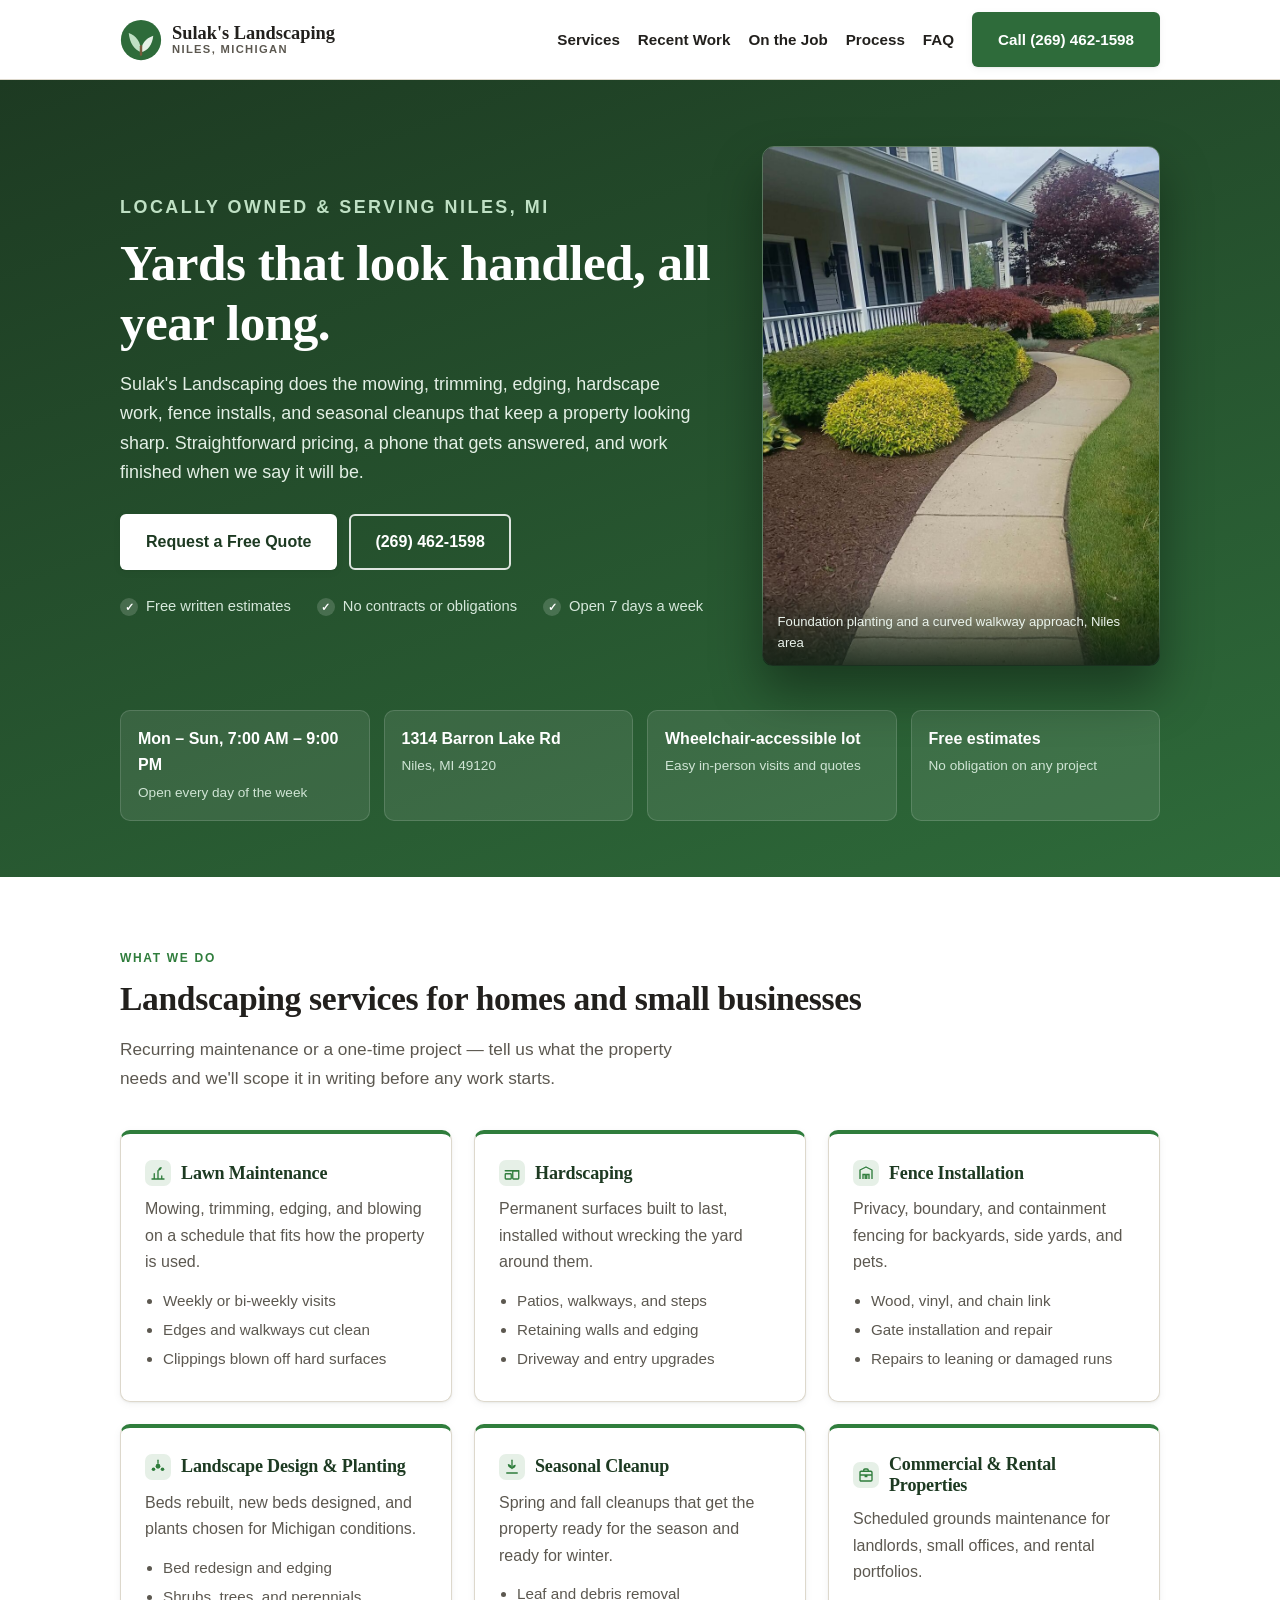
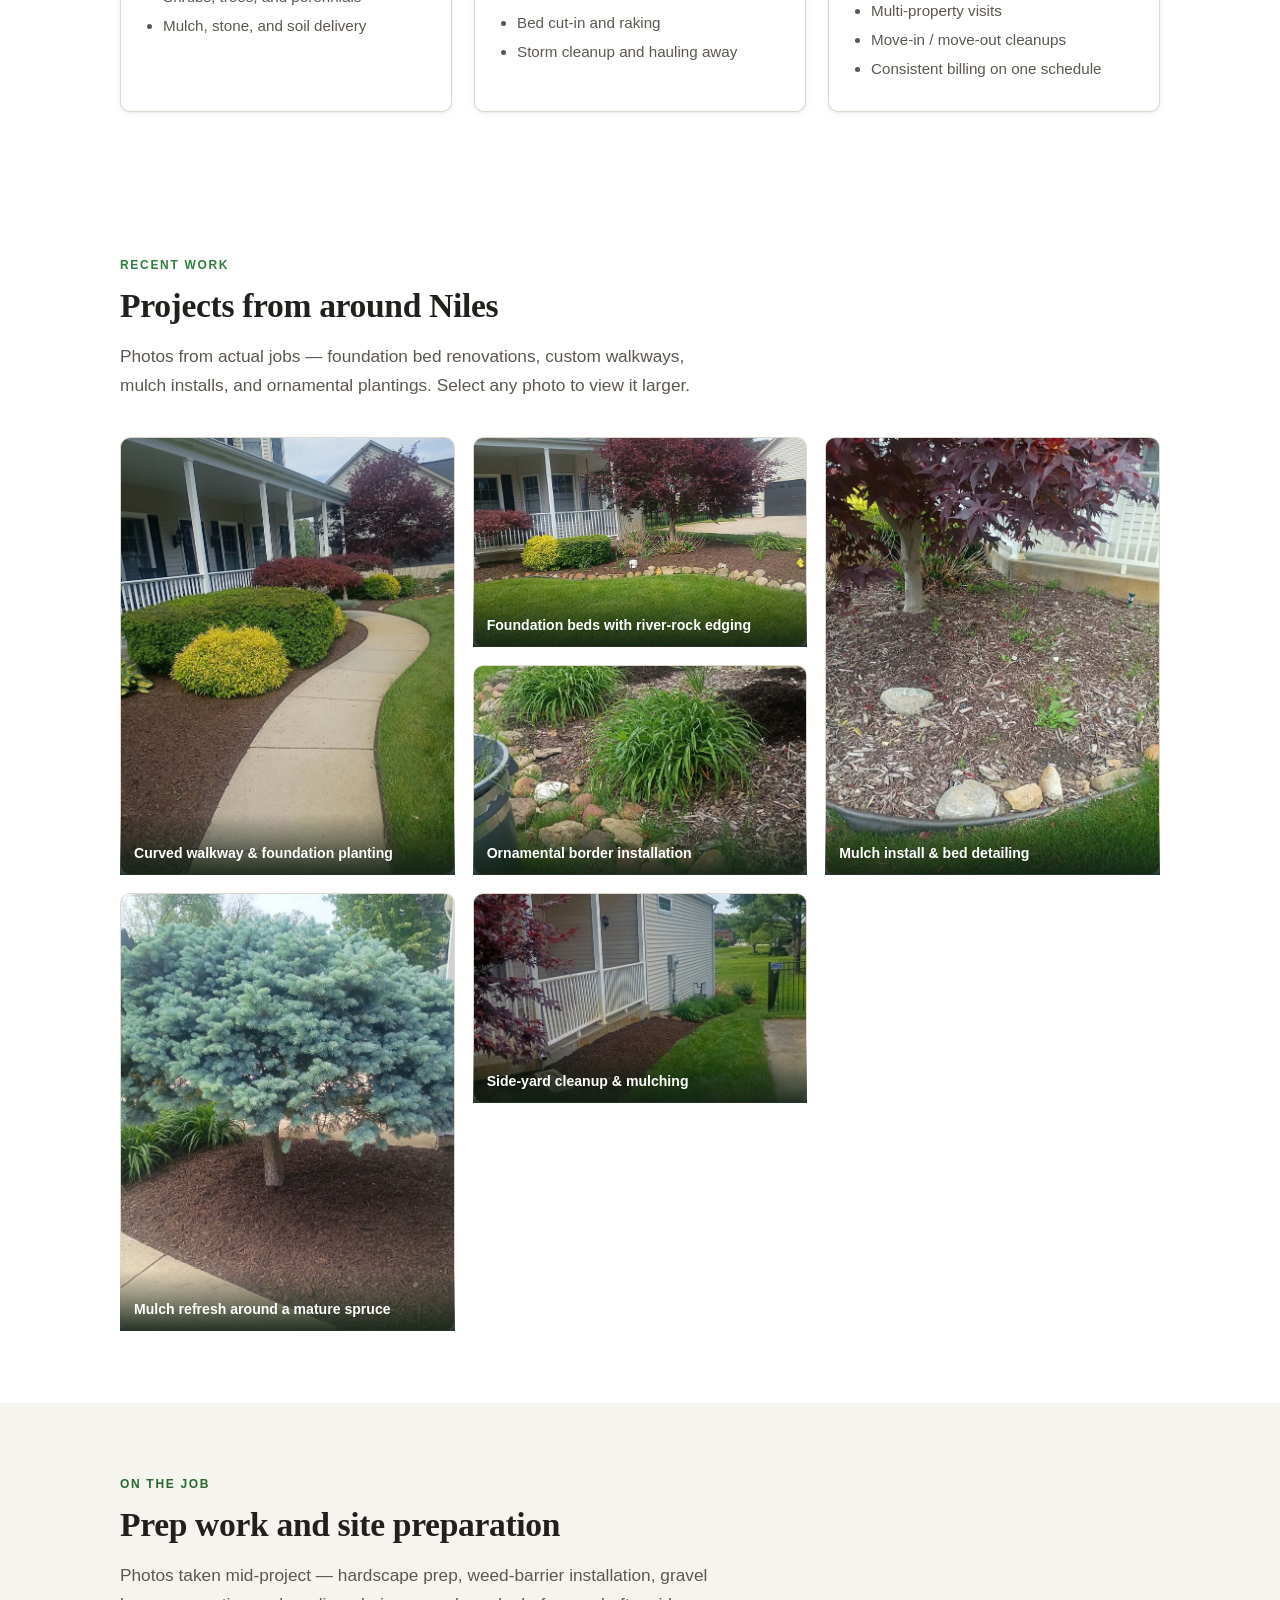
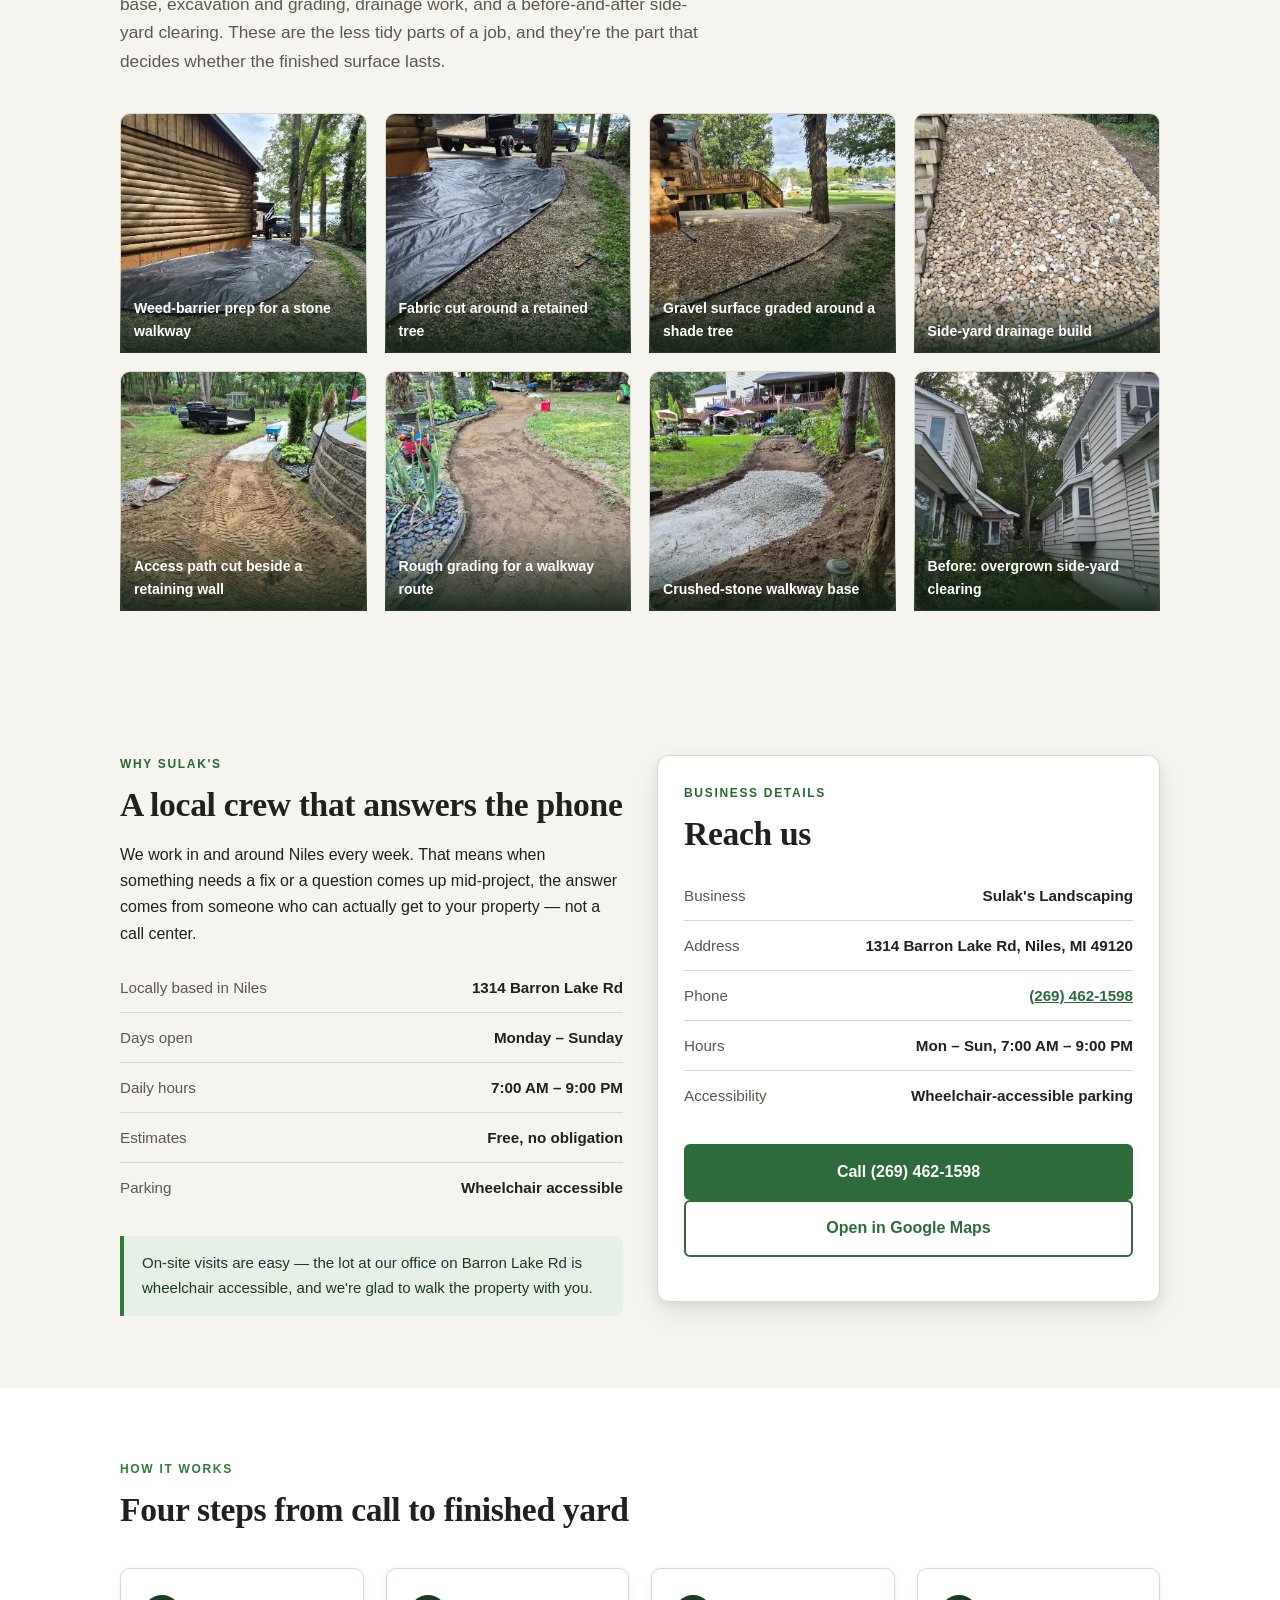
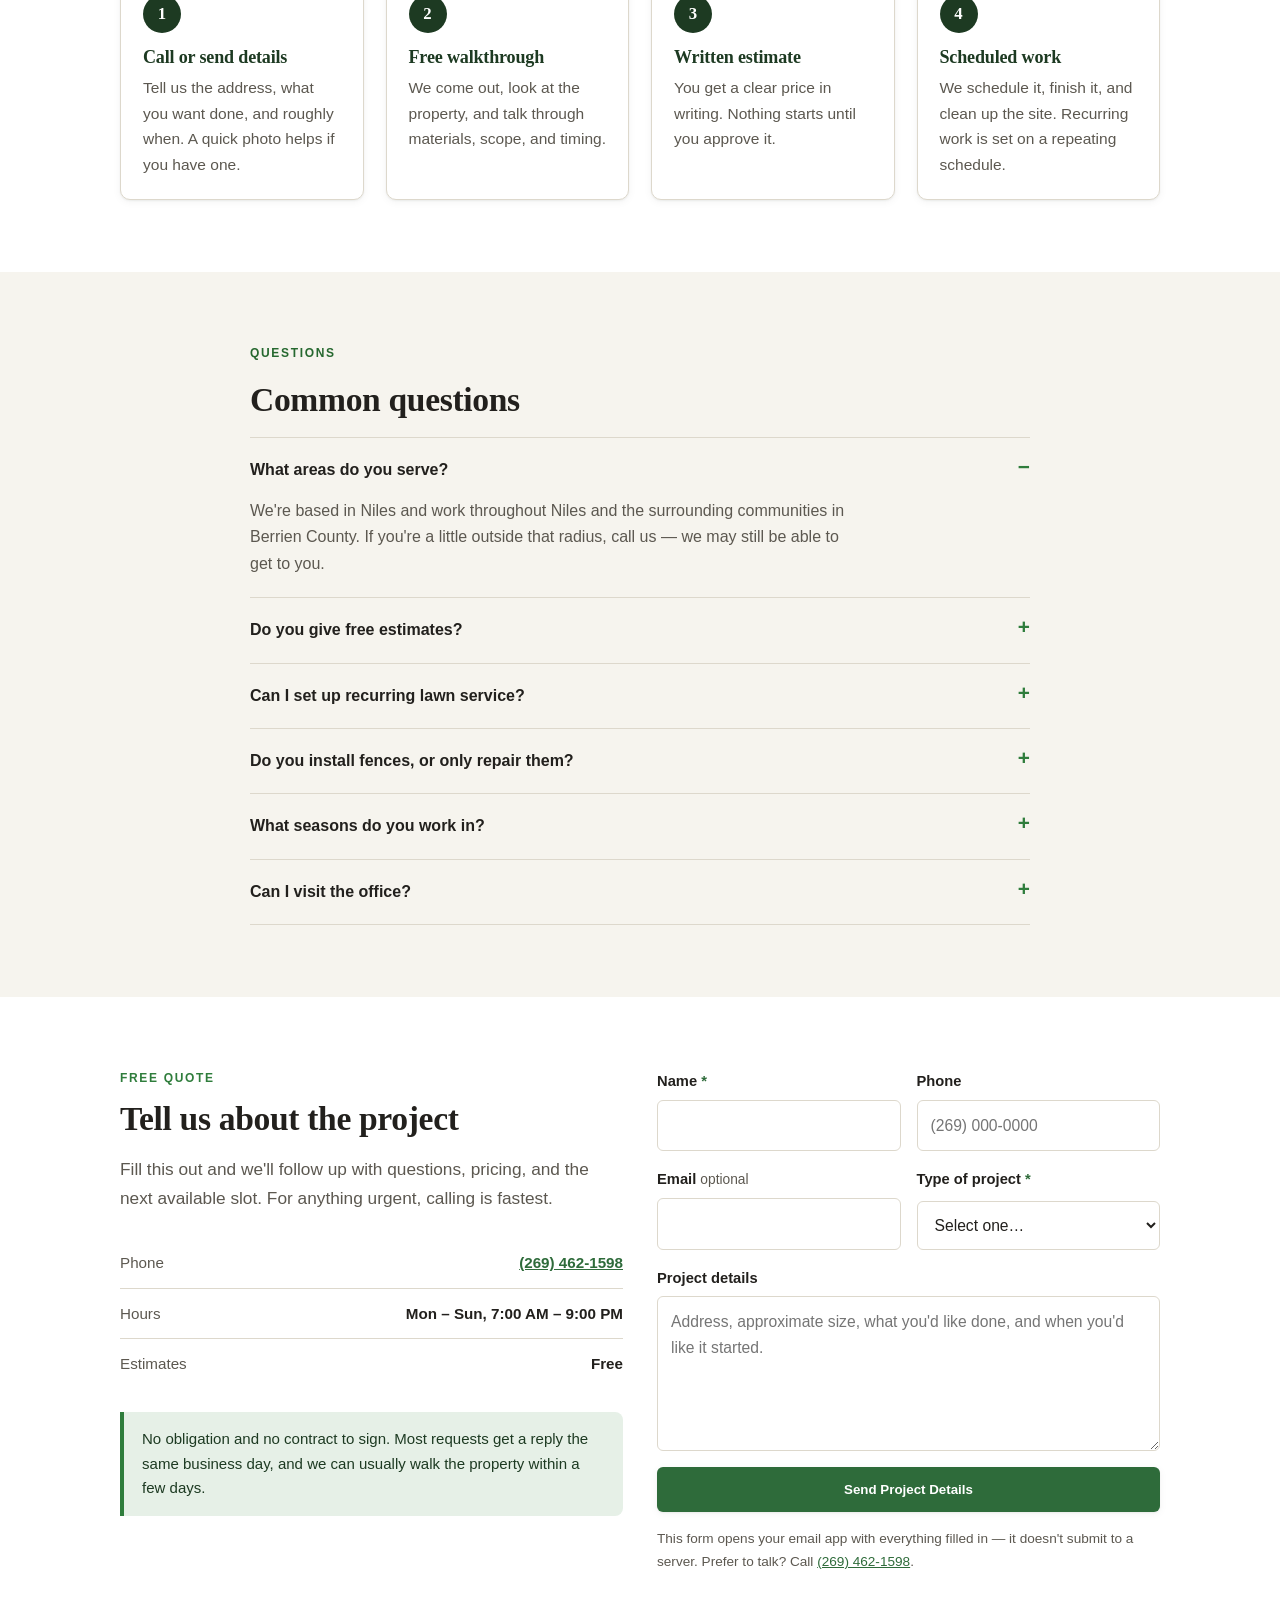
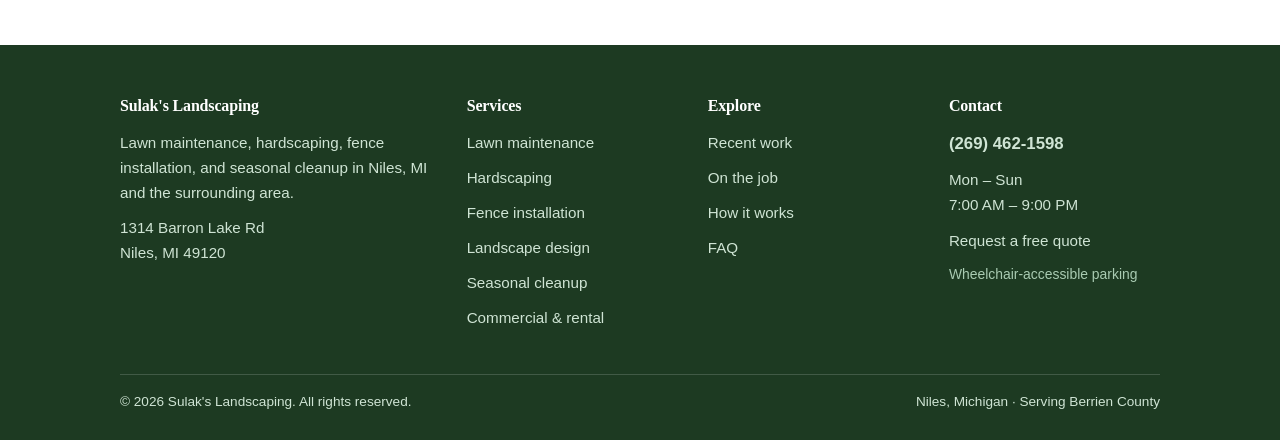
==== index.html @ db7faf6b "Professional pass: local-business SEO schema, OG tags, favicon, service icons, hero trust signals, n" ====
<!DOCTYPE html>
<html lang="en">
<head>
<meta charset="utf-8">
<meta name="viewport" content="width=device-width, initial-scale=1">
<title>Sulak's Landscaping | Lawn Care &amp; Hardscaping in Niles, MI</title>
<meta name="description" content="Sulak's Landscaping serves Niles, MI and the surrounding area with lawn maintenance, hardscaping, fence installation, and seasonal yard cleanup. Call (269) 462-1598 for a free quote.">
<meta name="theme-color" content="#1d3a22">
<link rel="canonical" href="https://lethalx12345.github.io/sulaks-landscaping/">

<meta property="og:type" content="website">
<meta property="og:title" content="Sulak's Landscaping | Lawn Care &amp; Hardscaping in Niles, MI">
<meta property="og:description" content="Lawn maintenance, hardscaping, fence installation, and seasonal cleanup in Niles, MI. Free estimates, open 7 days a week. Call (269) 462-1598.">
<meta property="og:image" content="https://lethalx12345.github.io/sulaks-landscaping/assets/hero.jpg">
<meta property="og:url" content="https://lethalx12345.github.io/sulaks-landscaping/">
<meta name="twitter:card" content="summary_large_image">

<link rel="icon" href="data:image/svg+xml,%3Csvg xmlns='http://www.w3.org/2000/svg' viewBox='0 0 48 48'%3E%3Ccircle cx='24' cy='24' r='24' fill='%232e6b3a'/%3E%3Cpath d='M24 38c0-9 5-16 14-19-1 10-6 17-14 19z' fill='%23e6f0e7'/%3E%3Cpath d='M24 38c0-11-5-19-14-22 1 11 6 19 14 22z' fill='%23bfe0c4'/%3E%3Crect x='22.6' y='30' width='2.8' height='12' rx='1.2' fill='%237a5c3e'/%3E%3C/svg%3E">
<link rel="apple-touch-icon" href="assets/hero.jpg">
<link rel="stylesheet" href="css/style.css">

<script type="application/ld+json">
{
  "@context": "https://schema.org",
  "@type": "LandscapingService",
  "name": "Sulak's Landscaping",
  "image": "https://lethalx12345.github.io/sulaks-landscaping/assets/hero.jpg",
  "url": "https://lethalx12345.github.io/sulaks-landscaping/",
  "telephone": "+1-269-462-1598",
  "priceRange": "Free estimates",
  "description": "Lawn maintenance, hardscaping, fence installation, landscape design and planting, and seasonal cleanup for homes and small businesses in Niles, MI and surrounding Berrien County communities.",
  "address": {
    "@type": "PostalAddress",
    "streetAddress": "1314 Barron Lake Rd",
    "addressLocality": "Niles",
    "addressRegion": "MI",
    "postalCode": "49120",
    "addressCountry": "US"
  },
  "openingHoursSpecification": [{
    "@type": "OpeningHoursSpecification",
    "dayOfWeek": ["Monday","Tuesday","Wednesday","Thursday","Friday","Saturday","Sunday"],
    "opens": "07:00",
    "closes": "21:00"
  }],
  "areaServed": [
    { "@type": "City", "name": "Niles" },
    { "@type": "AdministrativeArea", "name": "Berrien County, MI" }
  ],
  "hasOfferCatalog": {
    "@type": "OfferCatalog",
    "name": "Landscaping services",
    "itemListElement": [
      { "@type": "Offer", "itemOffered": { "@type": "Service", "name": "Lawn Maintenance" } },
      { "@type": "Offer", "itemOffered": { "@type": "Service", "name": "Hardscaping" } },
      { "@type": "Offer", "itemOffered": { "@type": "Service", "name": "Fence Installation" } },
      { "@type": "Offer", "itemOffered": { "@type": "Service", "name": "Landscape Design and Planting" } },
      { "@type": "Offer", "itemOffered": { "@type": "Service", "name": "Seasonal Cleanup" } },
      { "@type": "Offer", "itemOffered": { "@type": "Service", "name": "Commercial and Rental Property Maintenance" } }
    ]
  },
  "knowsAbout": ["Wheelchair accessible parking", "Free estimates", "Same-day contact"]
}
</script>
</head>
<body>

<a class="skip-link" href="#main">Skip to main content</a>

<header class="site-header">
  <div class="wrap header-inner">
    <a class="brand" href="#main">
      <svg width="42" height="42" viewBox="0 0 48 48" role="img" aria-label="Sulak's Landscaping logo">
        <circle cx="24" cy="24" r="23" fill="#2e6b3a"/>
        <path d="M24 38c0-9 5-16 14-19-1 10-6 17-14 19z" fill="#e6f0e7"/>
        <path d="M24 38c0-11-5-19-14-22 1 11 6 19 14 22z" fill="#bfe0c4"/>
        <rect x="22.6" y="30" width="2.8" height="12" rx="1.2" fill="#7a5c3e"/>
      </svg>
      <span class="brand-name">Sulak's Landscaping
        <span class="brand-sub">Niles, Michigan</span>
      </span>
    </a>
    <button class="nav-toggle" aria-expanded="false" aria-label="Open navigation">☰</button>
    <nav aria-label="Main navigation">
      <a href="#services">Services</a>
      <a href="#work">Recent Work</a>
      <a href="#on-the-job">On the Job</a>
      <a href="#process">Process</a>
      <a href="#faq">FAQ</a>
      <a class="btn btn-primary header-phone" href="tel:+12694621598">Call (269) 462-1598</a>
    </nav>
  </div>
</header>

<main id="main">

  <section class="hero">
    <div class="wrap hero-inner">
      <div class="hero-copy">
        <p class="eyebrow">Locally owned &amp; serving Niles, MI</p>
        <h1>Yards that look handled, all year long.</h1>
        <p>Sulak's Landscaping does the mowing, trimming, edging, hardscape work, fence installs, and
           seasonal cleanups that keep a property looking sharp. Straightforward pricing, a phone that
           gets answered, and work finished when we say it will be.</p>
        <div class="hero-actions">
          <a class="btn btn-primary" href="#quote">Request a Free Quote</a>
          <a class="btn btn-outline" href="tel:+12694621598">(269) 462-1598</a>
        </div>
        <ul class="hero-assurances">
          <li>Free written estimates</li>
          <li>No contracts or obligations</li>
          <li>Open 7 days a week</li>
        </ul>
      </div>
      <figure class="hero-media">
        <img src="assets/hero.jpg" width="900" height="1200"
             alt="A freshly mulched curved front-yard bed with layered evergreens, yellow-green shrubs, a burgundy Japanese maple, and a curved concrete walkway leading to a covered porch.">
        <figcaption>Foundation planting and a curved walkway approach, Niles area</figcaption>
      </figure>
    </div>
    <div class="wrap">
      <ul class="facts">
        <li class="fact"><strong>Mon – Sun, 7:00 AM – 9:00 PM</strong><span>Open every day of the week</span></li>
        <li class="fact"><strong>1314 Barron Lake Rd</strong><span>Niles, MI 49120</span></li>
        <li class="fact"><strong>Wheelchair-accessible lot</strong><span>Easy in-person visits and quotes</span></li>
        <li class="fact"><strong>Free estimates</strong><span>No obligation on any project</span></li>
      </ul>
    </div>
  </section>

  <section class="section" id="services">
    <div class="wrap">
      <p class="eyebrow">What we do</p>
      <h2>Landscaping services for homes and small businesses</h2>
      <p class="lede">Recurring maintenance or a one-time project — tell us what the property needs and
         we'll scope it in writing before any work starts.</p>

      <div class="grid services-grid" style="margin-top:38px;">
        <article class="card">
          <h3>
            <svg class="card-icon" viewBox="0 0 24 24" aria-hidden="true" focusable="false">
              <path d="M4 20h16M7 20v-7M12 20V9M17 20v-4" stroke="currentColor" stroke-width="1.8" stroke-linecap="round" fill="none"/>
              <path d="M12 9c0-3 2-5 5-5 0 3-2 5-5 5z" fill="currentColor"/>
            </svg>
            Lawn Maintenance
          </h3>
          <p>Mowing, trimming, edging, and blowing on a schedule that fits how the property is used.</p>
          <ul>
            <li>Weekly or bi-weekly visits</li>
            <li>Edges and walkways cut clean</li>
            <li>Clippings blown off hard surfaces</li>
          </ul>
        </article>

        <article class="card">
          <h3>
            <svg class="card-icon" viewBox="0 0 24 24" aria-hidden="true" focusable="false">
              <rect x="3" y="13" width="8" height="7" rx="1" fill="none" stroke="currentColor" stroke-width="1.8"/>
              <rect x="13" y="9" width="8" height="11" rx="1" fill="none" stroke="currentColor" stroke-width="1.8"/>
              <path d="M3 9h18" stroke="currentColor" stroke-width="1.8" stroke-linecap="round"/>
            </svg>
            Hardscaping
          </h3>
          <p>Permanent surfaces built to last, installed without wrecking the yard around them.</p>
          <ul>
            <li>Patios, walkways, and steps</li>
            <li>Retaining walls and edging</li>
            <li>Driveway and entry upgrades</li>
          </ul>
        </article>

        <article class="card">
          <h3>
            <svg class="card-icon" viewBox="0 0 24 24" aria-hidden="true" focusable="false">
              <path d="M4 20V8l8-4 8 4v12" fill="none" stroke="currentColor" stroke-width="1.8" stroke-linejoin="round"/>
              <path d="M8 20v-6h3v6M13 20v-6h3v6" fill="none" stroke="currentColor" stroke-width="1.8"/>
            </svg>
            Fence Installation
          </h3>
          <p>Privacy, boundary, and containment fencing for backyards, side yards, and pets.</p>
          <ul>
            <li>Wood, vinyl, and chain link</li>
            <li>Gate installation and repair</li>
            <li>Repairs to leaning or damaged runs</li>
          </ul>
        </article>

        <article class="card">
          <h3>
            <svg class="card-icon" viewBox="0 0 24 24" aria-hidden="true" focusable="false">
              <circle cx="12" cy="11" r="3.2" fill="currentColor"/>
              <circle cx="6" cy="15" r="2.4" fill="currentColor"/>
              <circle cx="18" cy="15" r="2.4" fill="currentColor"/>
              <path d="M12 7V3" stroke="currentColor" stroke-width="1.8" stroke-linecap="round"/>
            </svg>
            Landscape Design &amp; Planting
          </h3>
          <p>Beds rebuilt, new beds designed, and plants chosen for Michigan conditions.</p>
          <ul>
            <li>Bed redesign and edging</li>
            <li>Shrubs, trees, and perennials</li>
            <li>Mulch, stone, and soil delivery</li>
          </ul>
        </article>

        <article class="card">
          <h3>
            <svg class="card-icon" viewBox="0 0 24 24" aria-hidden="true" focusable="false">
              <path d="M12 3v11" stroke="currentColor" stroke-width="1.8" stroke-linecap="round"/>
              <path d="M12 14c0-3 2-5 5-5 0 3-2 5-5 5z" fill="currentColor"/>
              <path d="M12 14c0-3.5-2.2-5.8-5.6-6 .2 3.6 2.4 5.8 5.6 6z" fill="currentColor"/>
              <path d="M5 20h14" stroke="currentColor" stroke-width="1.8" stroke-linecap="round"/>
            </svg>
            Seasonal Cleanup
          </h3>
          <p>Spring and fall cleanups that get the property ready for the season and ready for winter.</p>
          <ul>
            <li>Leaf and debris removal</li>
            <li>Bed cut-in and raking</li>
            <li>Storm cleanup and hauling away</li>
          </ul>
        </article>

        <article class="card">
          <h3>
            <svg class="card-icon" viewBox="0 0 24 24" aria-hidden="true" focusable="false">
              <rect x="4" y="7" width="16" height="13" rx="1.5" fill="none" stroke="currentColor" stroke-width="1.8"/>
              <path d="M9 7V5.5A1.5 1.5 0 0 1 10.5 4h3A1.5 1.5 0 0 1 15 5.5V7M4 12h16M11 12v2h2v-2" fill="none" stroke="currentColor" stroke-width="1.8"/>
            </svg>
            Commercial &amp; Rental Properties
          </h3>
          <p>Scheduled grounds maintenance for landlords, small offices, and rental portfolios.</p>
          <ul>
            <li>Multi-property visits</li>
            <li>Move-in / move-out cleanups</li>
            <li>Consistent billing on one schedule</li>
          </ul>
        </article>
      </div>
    </div>
  </section>

  <section class="section work" id="work">
    <div class="wrap">
      <p class="eyebrow">Recent work</p>
      <h2>Projects from around Niles</h2>
      <p class="lede">Photos from actual jobs — foundation bed renovations, custom walkways, mulch
         installs, and ornamental plantings. Select any photo to view it larger.</p>

      <div class="gallery" style="margin-top:38px;">
        <figure class="shot shot-tall">
          <button class="shot-btn" data-full="assets/1000019244.jpg"
                  data-caption="Custom curved walkway and foundation planting — a sweeping concrete approach paired with a freshly mulched bed, brick edging, evergreen shrubs, and a burgundy Japanese maple.">
            <img src="assets/thumbs/1000019244.jpg" width="675" height="900" loading="lazy" decoding="async"
                 alt="Curved concrete walkway leading to a covered porch, bordered by a dark mulch bed with evergreen shrubs and Japanese maple.">
          </button>
          <figcaption>Curved walkway &amp; foundation planting</figcaption>
        </figure>

        <figure class="shot">
          <button class="shot-btn" data-full="assets/1000019241.jpg"
                  data-caption="Residential foundation planting and bed renovation — a curved bed with natural river-rock edging and layered maples, evergreen shrubs, and ornamental grasses.">
            <img src="assets/thumbs/1000019241.jpg" width="900" height="675" loading="lazy" decoding="async"
                 alt="Wide view of a curved mulched bed with river-rock edging, layered shrubs, and ornamental grasses beside a lawn.">
          </button>
          <figcaption>Foundation beds with river-rock edging</figcaption>
        </figure>

        <figure class="shot shot-tall">
          <button class="shot-btn" data-full="assets/1000019240.jpg"
                  data-caption="Mulch and bed detailing around a specimen Japanese maple, finished with a river-stone border and plastic edging for a crisp turf line.">
            <img src="assets/thumbs/1000019240.jpg" width="675" height="900" loading="lazy" decoding="async"
                 alt="Close view of a Japanese maple over wood mulch with a river-stone border along the lawn.">
          </button>
          <figcaption>Mulch install &amp; bed detailing</figcaption>
        </figure>

        <figure class="shot">
          <button class="shot-btn" data-full="assets/1000019242.jpg"
                  data-caption="Mid-installation on an ornamental border — grouped arching grasses, fresh mulch, and a natural stone edge along the lawn.">
            <img src="assets/thumbs/1000019242.jpg" width="675" height="900" loading="lazy" decoding="async"
                 alt="Work in progress: ornamental grasses planted in a curving bed with a stone border and mulch spread around them.">
          </button>
          <figcaption>Ornamental border installation</figcaption>
        </figure>

        <figure class="shot shot-tall">
          <button class="shot-btn" data-full="assets/1000019243.jpg"
                  data-caption="Bed refresh around a mature blue spruce — even shredded mulch installed through the root zone with a clean finished edge along the walkway.">
            <img src="assets/thumbs/1000019243.jpg" width="675" height="900" loading="lazy" decoding="async"
                 alt="A mature blue spruce over an even layer of dark mulch beside a concrete walkway.">
          </button>
          <figcaption>Mulch refresh around a mature spruce</figcaption>
        </figure>

        <figure class="shot">
          <button class="shot-btn" data-full="assets/1000019239.jpg"
                  data-caption="Side-yard cleanup with fresh hardwood mulch along the foundation, hosta plantings, and precise lawn edging at the bed line.">
            <img src="assets/thumbs/1000019239.jpg" width="675" height="900" loading="lazy" decoding="async"
                 alt="Side yard with fresh dark mulch along the house foundation, hostas near the meter, and a mowed lawn.">
          </button>
          <figcaption>Side-yard cleanup &amp; mulching</figcaption>
        </figure>
      </div>
    </div>
  </section>

  <section class="section work alt" id="on-the-job">
    <div class="wrap">
      <p class="eyebrow">On the job</p>
      <h2>Prep work and site preparation</h2>
      <p class="lede">Photos taken mid-project — hardscape prep, weed-barrier installation, gravel
         base, excavation and grading, drainage work, and a before-and-after side-yard clearing.
         These are the less tidy parts of a job, and they're the part that decides whether the
         finished surface lasts.</p>

      <div class="gallery gallery-prep" style="margin-top:38px;">
        <figure class="shot">
          <button class="shot-btn" data-full="assets/1000019247.jpg"
                  data-caption="Site prep along a lakeside log home — landscape fabric fitted and shaped around mature trees ahead of a crushed-stone walkway.">
            <img src="assets/thumbs/1000019247.jpg" width="900" height="675" loading="lazy" decoding="async"
                 alt="Black landscape fabric spread over graded soil beside a lakeside log building, shaped around mature trees.">
          </button>
          <figcaption>Weed-barrier prep for a stone walkway</figcaption>
        </figure>

        <figure class="shot">
          <button class="shot-btn" data-full="assets/1000019246.jpg"
                  data-caption="Weed-control fabric cut and fitted around a mature tree, with crushed aggregate staged for placement.">
            <img src="assets/thumbs/1000019246.jpg" width="675" height="900" loading="lazy" decoding="async"
                 alt="Black woven fabric fitted around a tree base with a dump trailer of crushed aggregate parked nearby.">
          </button>
          <figcaption>Fabric cut around a retained tree</figcaption>
        </figure>

        <figure class="shot">
          <button class="shot-btn" data-full="assets/1000019245.jpg"
                  data-caption="Pea-gravel surface placed and graded around a lakeside cabin, with a curved bed edge shaped around a kept shade tree.">
            <img src="assets/thumbs/1000019245.jpg" width="675" height="900" loading="lazy" decoding="async"
                 alt="Pea gravel spread around a lakeside log home with a curved edging line around a mature tree.">
          </button>
          <figcaption>Gravel surface graded around a shade tree</figcaption>
        </figure>

        <figure class="shot">
          <button class="shot-btn" data-full="assets/1000019248.jpg"
                  data-caption="Side-yard drainage build — a rounded-stone basin edged with flexible landscape strip and a new corrugated runoff pipe tied into the existing grade.">
            <img src="assets/thumbs/1000019248.jpg" width="675" height="900" loading="lazy" decoding="async"
                 alt="Rounded gravel bed with landscape edging and a green corrugated drainage pipe beside a concrete block retaining wall.">
          </button>
          <figcaption>Side-yard drainage build</figcaption>
        </figure>

        <figure class="shot">
          <button class="shot-btn" data-full="assets/1000019251.jpg"
                  data-caption="A new curved access path cut in beside a tiered stone retaining wall — excavation and grading down to a prepared base, with the wall and its rock planting bed already complete.">
            <img src="assets/thumbs/1000019251.jpg" width="675" height="900" loading="lazy" decoding="async"
                 alt="Curved path excavated beside a tiered stone retaining wall, with equipment and materials on site.">
          </button>
          <figcaption>Access path cut beside a retaining wall</figcaption>
        </figure>

        <figure class="shot">
          <button class="shot-btn" data-full="assets/1000019252.jpg"
                  data-caption="Rough grading for a walkway corridor between an established slope planting and the lawn, with the lawn edge cut back and shaped to the planned route.">
            <img src="assets/thumbs/1000019252.jpg" width="675" height="900" loading="lazy" decoding="async"
                 alt="Graded soil corridor curving between a planted slope and lawn, with wheelbarrows and equipment in the background.">
          </button>
          <figcaption>Rough grading for a walkway route</figcaption>
        </figure>

        <figure class="shot">
          <button class="shot-btn" data-full="assets/1000019253.jpg"
                  data-caption="Backyard walkway base — the route excavated through the garden and built up with crushed stone, with final grading and edging to follow.">
            <img src="assets/thumbs/1000019253.jpg" width="675" height="900" loading="lazy" decoding="async"
                 alt="A crushed stone base laid along an excavated route through a backyard garden beside a raised deck.">
          </button>
          <figcaption>Crushed-stone walkway base</figcaption>
        </figure>

        <figure class="shot">
          <button class="shot-btn" data-full="assets/unnamed.jpg"
                  data-caption="A before shot — an overgrown side yard between two homes with ivy, brush, and weeds along the foundation, cleared back to a passable lawn corridor before bed cleanup and mulching.">
            <img src="assets/thumbs/unnamed.jpg" width="675" height="900" loading="lazy" decoding="async"
                 alt="Narrow overgrown side yard between two houses with ivy and brush along the foundation and a mowed grass path through the center.">
          </button>
          <figcaption>Before: overgrown side-yard clearing</figcaption>
        </figure>
      </div>
    </div>
  </section>

  <section class="section alt" id="why">
    <div class="wrap split">
      <div>
        <p class="eyebrow">Why Sulak's</p>
        <h2>A local crew that answers the phone</h2>
        <p>We work in and around Niles every week. That means when something needs a fix or a question
           comes up mid-project, the answer comes from someone who can actually get to your property —
           not a call center.</p>
        <ul class="detail-list">
          <li><span>Locally based in Niles</span><span>1314 Barron Lake Rd</span></li>
          <li><span>Days open</span><span>Monday – Sunday</span></li>
          <li><span>Daily hours</span><span>7:00 AM – 9:00 PM</span></li>
          <li><span>Estimates</span><span>Free, no obligation</span></li>
          <li><span>Parking</span><span>Wheelchair accessible</span></li>
        </ul>
        <p class="note">On-site visits are easy — the lot at our office on
           Barron Lake Rd is wheelchair accessible, and we're glad to walk the property with you.</p>
      </div>
      <div class="contact-card">
        <p class="eyebrow">Business details</p>
        <h2>Reach us</h2>
        <ul class="detail-list">
          <li><span>Business</span><span>Sulak's Landscaping</span></li>
          <li><span>Address</span><span>1314 Barron Lake Rd, Niles, MI 49120</span></li>
          <li><span>Phone</span><span><a href="tel:+12694621598">(269) 462-1598</a></span></li>
          <li><span>Hours</span><span>Mon – Sun, 7:00 AM – 9:00 PM</span></li>
          <li><span>Accessibility</span><span>Wheelchair-accessible parking</span></li>
        </ul>
        <p class="contact-actions">
          <a class="btn btn-primary btn-block" href="tel:+12694621598">Call (269) 462-1598</a>
        </p>
        <p>
          <a class="btn btn-outline btn-block" target="_blank" rel="noopener"
             href="https://www.google.com/maps/search/?api=1&amp;query=1314+Barron+Lake+Rd%2C+Niles%2C+MI+49120">Open in Google Maps</a>
        </p>
      </div>
    </div>
  </section>

  <section class="section" id="process">
    <div class="wrap">
      <p class="eyebrow">How it works</p>
      <h2>Four steps from call to finished yard</h2>
      <ol class="steps">
        <li class="step">
          <span class="step-num" aria-hidden="true">1</span>
          <h3>Call or send details</h3>
          <p>Tell us the address, what you want done, and roughly when. A quick photo helps if you have one.</p>
        </li>
        <li class="step">
          <span class="step-num" aria-hidden="true">2</span>
          <h3>Free walkthrough</h3>
          <p>We come out, look at the property, and talk through materials, scope, and timing.</p>
        </li>
        <li class="step">
          <span class="step-num" aria-hidden="true">3</span>
          <h3>Written estimate</h3>
          <p>You get a clear price in writing. Nothing starts until you approve it.</p>
        </li>
        <li class="step">
          <span class="step-num" aria-hidden="true">4</span>
          <h3>Scheduled work</h3>
          <p>We schedule it, finish it, and clean up the site. Recurring work is set on a repeating schedule.</p>
        </li>
      </ol>
    </div>
  </section>

  <section class="section alt faq" id="faq">
    <div class="wrap faq-wrap">
      <p class="eyebrow">Questions</p>
      <h2>Common questions</h2>

      <details open>
        <summary>What areas do you serve?</summary>
        <p>We're based in Niles and work throughout Niles and the surrounding communities in Berrien
           County. If you're a little outside that radius, call us — we may still be able to get to you.</p>
      </details>

      <details>
        <summary>Do you give free estimates?</summary>
        <p>Yes. Estimates are free and there's no obligation. For larger hardscaping or fence projects
           we walk the property first so the number you get is accurate.</p>
      </details>

      <details>
        <summary>Can I set up recurring lawn service?</summary>
        <p>That's the most common setup. We can set a weekly, bi-weekly, or per-visit schedule and keep
           it consistent, with a standing appointment for your address.</p>
      </details>

      <details>
        <summary>Do you install fences, or only repair them?</summary>
        <p>Both. We install new wood, vinyl, and chain link fencing along with gates, and we repair
           leaning, damaged, or broken runs on existing fences.</p>
      </details>

      <details>
        <summary>What seasons do you work in?</summary>
        <p>We're open Monday through Sunday, 7:00 AM to 9:00 PM. Spring and fall cleanup demand picks
           up around Michigan's shoulder seasons, so booking a little early is smart.</p>
      </details>

      <details>
        <summary>Can I visit the office?</summary>
        <p>Yes — we're at 1314 Barron Lake Rd, Niles, MI 49120 with wheelchair-accessible parking.
           You're welcome to stop by and talk through a project in person.</p>
      </details>
    </div>
  </section>

  <section class="section" id="quote">
    <div class="wrap split">
      <div>
        <p class="eyebrow">Free quote</p>
        <h2>Tell us about the project</h2>
        <p class="lede">Fill this out and we'll follow up with questions, pricing, and the next available
           slot. For anything urgent, calling is fastest.</p>
        <ul class="detail-list" style="margin-top:26px;">
          <li><span>Phone</span><span><a href="tel:+12694621598">(269) 462-1598</a></span></li>
          <li><span>Hours</span><span>Mon – Sun, 7:00 AM – 9:00 PM</span></li>
          <li><span>Estimates</span><span>Free</span></li>
        </ul>
        <p class="note">No obligation and no contract to sign. Most requests get a reply the same
           business day, and we can usually walk the property within a few days.</p>
      </div>

      <div>
        <form class="quote" id="quote-form" novalidate>
          <div class="two">
            <div class="field">
              <label for="f-name">Name <span class="req" aria-hidden="true">*</span></label>
              <input id="f-name" name="name" type="text" autocomplete="name" required>
            </div>
            <div class="field">
              <label for="f-phone">Phone</label>
              <input id="f-phone" name="phone" type="tel" autocomplete="tel" placeholder="(269) 000-0000">
            </div>
          </div>
          <div class="two">
            <div class="field">
              <label for="f-email">Email <span class="opt">optional</span></label>
              <input id="f-email" name="email" type="email" autocomplete="email">
            </div>
            <div class="field">
              <label for="f-service">Type of project <span class="req" aria-hidden="true">*</span></label>
              <select id="f-service" name="service" required>
                <option value="">Select one…</option>
                <option>Lawn maintenance (recurring)</option>
                <option>Lawn maintenance (one-time)</option>
                <option>Hardscaping / patio / walkway</option>
                <option>Fence installation or repair</option>
                <option>Landscape design &amp; planting</option>
                <option>Seasonal cleanup</option>
                <option>Commercial / rental property</option>
                <option>Something else</option>
              </select>
            </div>
          </div>
          <div class="field">
            <label for="f-msg">Project details</label>
            <textarea id="f-msg" name="message" rows="5" placeholder="Address, approximate size, what you'd like done, and when you'd like it started."></textarea>
          </div>
          <button class="btn btn-primary btn-block" type="submit">Send Project Details</button>
          <p class="form-status" id="form-status" role="status" aria-live="polite"></p>
          <p class="form-note">This form opens your email app with everything filled in — it doesn't
             submit to a server. Prefer to talk? Call <a href="tel:+12694621598">(269) 462-1598</a>.</p>
        </form>
      </div>
    </div>
  </section>

</main>

<footer class="site-footer">
  <div class="wrap">
    <div class="footer-grid">
      <div>
        <h3>Sulak's Landscaping</h3>
        <p>Lawn maintenance, hardscaping, fence installation, and seasonal cleanup in Niles, MI and
           the surrounding area.</p>
        <p class="footer-address">1314 Barron Lake Rd<br>Niles, MI 49120</p>
      </div>
      <div>
        <h3>Services</h3>
        <p><a href="#services">Lawn maintenance</a></p>
        <p><a href="#services">Hardscaping</a></p>
        <p><a href="#services">Fence installation</a></p>
        <p><a href="#services">Landscape design</a></p>
        <p><a href="#services">Seasonal cleanup</a></p>
        <p><a href="#services">Commercial &amp; rental</a></p>
      </div>
      <div>
        <h3>Explore</h3>
        <p><a href="#work">Recent work</a></p>
        <p><a href="#on-the-job">On the job</a></p>
        <p><a href="#process">How it works</a></p>
        <p><a href="#faq">FAQ</a></p>
      </div>
      <div>
        <h3>Contact</h3>
        <p><a class="footer-phone" href="tel:+12694621598">(269) 462-1598</a></p>
        <p>Mon – Sun<br>7:00 AM – 9:00 PM</p>
        <p><a href="#quote">Request a free quote</a></p>
        <p class="footer-access">Wheelchair-accessible parking</p>
      </div>
    </div>
    <div class="footer-bottom">
      <span>&copy; <span id="year">2026</span> Sulak's Landscaping. All rights reserved.</span>
      <span>Niles, Michigan &middot; Serving Berrien County</span>
    </div>
  </div>
</footer>

<div class="lightbox" id="lightbox" role="dialog" aria-modal="true" aria-label="Project photo" hidden>
  <button class="lb-close" id="lb-close" aria-label="Close photo">&times;</button>
  <div class="lb-controls" role="group" aria-label="Photo navigation">
    <button class="lb-nav lb-prev" id="lb-prev" aria-label="Previous photo">&#8249;</button>
    <button class="lb-nav lb-next" id="lb-next" aria-label="Next photo">&#8250;</button>
  </div>
  <figure class="lb-figure">
    <img id="lb-img" src="" alt="">
    <figcaption id="lb-caption"></figcaption>
    <p class="lb-counter" id="lb-counter" aria-live="polite"></p>
  </figure>
</div>

<script src="js/main.js"></script>
<script>document.getElementById("year").textContent = new Date().getFullYear();</script>
</body>
</html>
---- css/style.css ----
:root {
  --green-900: #1d3a22;
  --green-800: #234c2b;
  --green-700: #2e6b3a;
  --green-600: #2f7d3c;
  --green-100: #e6f0e7;
  --sand: #f6f4ee;
  --sand-deep: #efece3;
  --brown: #7a5c3e;
  --ink: #22201d;
  --muted: #5c5850;
  --line: #ddd8cc;
  --white: #fff;
  --max: 1080px;
  --shadow-sm: 0 1px 2px rgba(29, 34, 27, 0.06), 0 2px 8px rgba(29, 34, 27, 0.05);
  --shadow-md: 0 4px 12px rgba(29, 34, 27, 0.08), 0 12px 28px rgba(29, 34, 27, 0.07);
}

* { box-sizing: border-box; }

html {
  scroll-behavior: smooth;
  -webkit-text-size-adjust: 100%;
}

body {
  margin: 0;
  font-family: "Segoe UI", Roboto, Helvetica, Arial, sans-serif;
  color: var(--ink);
  background: var(--white);
  line-height: 1.65;
  text-rendering: optimizeLegibility;
  -webkit-font-smoothing: antialiased;
}

h1, h2, h3 { font-family: Georgia, "Times New Roman", serif; line-height: 1.18; margin: 0 0 0.5em; letter-spacing: -0.01em; }
h1 { font-size: clamp(2rem, 5vw, 3.2rem); }
h2 { font-size: clamp(1.5rem, 3.4vw, 2.1rem); }
h3 { font-size: 1.13rem; }
p { margin: 0 0 1em; }

a { color: var(--green-700); }

:focus-visible { outline: 3px solid var(--green-600); outline-offset: 2px; }

.skip-link {
  position: absolute; left: 12px; top: -60px; z-index: 200;
  background: var(--green-900); color: var(--white);
  padding: 12px 18px; border-radius: 0 0 6px 6px;
  font-weight: 700; text-decoration: none;
  transition: top 0.15s;
}
.skip-link:focus { top: 0; }

.wrap { max-width: var(--max); margin: 0 auto; padding: 0 20px; }
.section { padding: 72px 0; scroll-margin-top: 86px; }
/* On the sand background the accent needs to be darker to clear 4.5:1. */
.section.alt .eyebrow { color: #26682f; }

.section.alt { background: var(--sand); }
.eyebrow {
  text-transform: uppercase;
  letter-spacing: 0.14em;
  font-size: 0.75rem;
  font-weight: 700;
  color: var(--green-600);
  margin-bottom: 10px;
}
.lede { font-size: 1.08rem; color: var(--muted); max-width: 62ch; }

/* Header */
.site-header {
  position: sticky; top: 0; z-index: 50;
  background: rgba(255, 255, 255, 0.92);
  backdrop-filter: saturate(140%) blur(10px);
  border-bottom: 1px solid var(--line);
}
.header-inner {
  display: flex; align-items: center; justify-content: space-between;
  gap: 16px; padding-top: 12px; padding-bottom: 12px;
}
.brand { display: flex; align-items: center; gap: 10px; text-decoration: none; color: var(--ink); }
.brand svg { flex: 0 0 auto; }
.brand-name { font-family: Georgia, serif; font-size: 1.15rem; font-weight: 700; line-height: 1.1; }
.brand-sub { display: block; font-family: "Segoe UI", sans-serif; font-size: 0.7rem; letter-spacing: 0.12em; text-transform: uppercase; color: var(--muted); font-weight: 600; }

nav { display: flex; align-items: center; gap: 18px; }
nav a {
  position: relative;
  text-decoration: none; color: var(--ink); font-size: 0.95rem; font-weight: 600;
  padding: 4px 0;
}
nav a:not(.btn)::after {
  content: ""; position: absolute; left: 0; right: 100%; bottom: 0; height: 2px;
  background: var(--green-600); transition: right 0.18s ease;
}
nav a:not(.btn):hover { color: var(--green-700); }
nav a:not(.btn):hover::after, nav a:not(.btn):focus-visible::after { right: 0; }

.btn {
  display: inline-block; padding: 13px 24px; border-radius: 6px;
  text-decoration: none; font-weight: 700; border: 2px solid transparent;
  text-align: center; cursor: pointer;
  transition: background 0.15s, color 0.15s, border-color 0.15s, transform 0.12s, box-shadow 0.15s;
}
.btn-primary { background: var(--green-700); color: var(--white); box-shadow: var(--shadow-sm); }
.btn-primary:hover { background: var(--green-900); box-shadow: var(--shadow-md); transform: translateY(-1px); }
.btn-primary:active { transform: translateY(0); }
.btn-outline { border-color: var(--green-700); color: var(--green-700); background: var(--white); }
.btn-outline:hover { background: var(--green-100); border-color: var(--green-900); }
.btn-block { display: block; width: 100%; text-align: center; }

.nav-toggle {
  display: none; background: none; border: 1px solid var(--line);
  border-radius: 6px; padding: 0; font-size: 1.1rem; cursor: pointer;
  width: 46px; height: 46px; line-height: 1; color: var(--ink);
}
.nav-toggle:hover { border-color: var(--green-600); }

@media (max-width: 860px) {
  .nav-toggle { display: block; }
  nav {
    display: none; position: absolute; top: 100%; left: 0; right: 0;
    background: var(--white); border-bottom: 1px solid var(--line);
    box-shadow: 0 12px 24px rgba(0, 0, 0, 0.14);
    flex-direction: column; align-items: stretch; padding: 6px 20px 12px; gap: 0;
  }
  nav.open { display: flex; }
  nav a:not(.btn) { padding: 11px 0; border-bottom: 1px solid var(--line); }
  nav a:not(.btn):last-of-type { border-bottom: 0; }
  nav a:not(.btn)::after { display: none; }
  .header-phone .btn { margin-top: 10px; padding: 12px 16px; font-size: 0.95rem; }
}

/* Hero */
.hero { background: linear-gradient(160deg, var(--green-900), var(--green-700)); color: var(--white); padding: 66px 0 56px; }
.hero-inner { display: grid; gap: 44px; grid-template-columns: 1.2fr 0.8fr; align-items: center; }
@media (max-width: 900px) { .hero-inner { grid-template-columns: 1fr; gap: 32px; } }

.hero-media { margin: 0; position: relative; }
.hero-media img {
  display: block; width: 100%; height: auto; max-height: 520px; object-fit: cover;
  border-radius: 12px; border: 1px solid rgba(255, 255, 255, 0.25);
  box-shadow: 0 26px 50px rgba(0, 0, 0, 0.38);
}
.hero-media figcaption {
  position: absolute; left: 0; right: 0; bottom: 0;
  padding: 30px 16px 12px;
  font-size: 0.82rem; color: #eaf4ec;
  background: linear-gradient(to top, rgba(14, 32, 18, 0.85), rgba(14, 32, 18, 0));
  border-radius: 0 0 11px 11px;
}
@media (max-width: 900px) { .hero-media img { max-height: 400px; } }

.hero h1 { color: var(--white); margin-bottom: 16px; }
.hero .eyebrow { color: #bfe0c4; }
.hero p { color: #e3efe5; font-size: 1.12rem; max-width: 58ch; }
.hero-actions { display: flex; flex-wrap: wrap; gap: 12px; margin-top: 26px; }
.hero .btn-primary { background: var(--white); color: var(--green-900); }
.hero .btn-primary:hover { background: var(--green-100); }
.hero .btn-outline { border-color: rgba(255, 255, 255, 0.85); color: var(--white); background: transparent; }
.hero .btn-outline:hover { background: rgba(255, 255, 255, 0.14); border-color: var(--white); color: var(--white); }

.hero-assurances {
  list-style: none; display: flex; flex-wrap: wrap; gap: 10px 26px;
  margin: 24px 0 0; padding: 0; font-size: 0.92rem; color: #d6e8db;
}
.hero-assurances li { display: flex; align-items: center; gap: 8px; }
.hero-assurances li::before {
  content: "✓"; display: inline-grid; place-items: center;
  width: 18px; height: 18px; border-radius: 50%;
  background: rgba(255, 255, 255, 0.16); color: var(--white);
  font-size: 0.7rem; font-weight: 700; flex: 0 0 auto;
}

.facts {
  display: grid; gap: 14px; margin: 44px 0 0; padding: 0;
  grid-template-columns: repeat(auto-fit, minmax(190px, 1fr));
}
.fact {
  list-style: none;
  background: rgba(255, 255, 255, 0.09);
  border: 1px solid rgba(255, 255, 255, 0.14);
  border-radius: 10px; padding: 15px 17px;
}
.fact strong { display: block; font-size: 1rem; }
.fact span { font-size: 0.85rem; color: #cfe4d4; }

/* Cards */
.grid { display: grid; gap: 22px; grid-template-columns: repeat(auto-fit, minmax(280px, 1fr)); }
.services-grid { grid-template-columns: repeat(3, 1fr); }
@media (max-width: 960px) { .services-grid { grid-template-columns: repeat(2, 1fr); } }
@media (max-width: 620px) { .services-grid { grid-template-columns: 1fr; } }

.card {
  background: var(--white); border: 1px solid var(--line); border-radius: 10px;
  padding: 26px 24px; border-top: 4px solid var(--green-600);
  box-shadow: var(--shadow-sm);
  transition: box-shadow 0.18s, transform 0.18s, border-color 0.18s;
}
.card:hover { box-shadow: var(--shadow-md); transform: translateY(-2px); border-top-color: var(--green-700); }
.card h3 {
  color: var(--green-900);
  display: flex; align-items: center; gap: 10px;
  margin-bottom: 0.55em;
}
.card-icon {
  width: 26px; height: 26px; flex: 0 0 auto;
  color: var(--green-600);
  background: var(--green-100);
  border-radius: 7px; padding: 4px;
}
.card p { color: var(--muted); margin: 0; }
.card ul { margin: 12px 0 0; padding-left: 18px; color: var(--muted); font-size: 0.95rem; }
.card li { margin-bottom: 4px; }

/* Steps */
.steps { list-style: none; display: grid; gap: 22px; grid-template-columns: repeat(4, 1fr); margin: 38px 0 0; padding: 0; }
@media (max-width: 960px) { .steps { grid-template-columns: repeat(2, 1fr); } }
@media (max-width: 560px) { .steps { grid-template-columns: 1fr; } }
.step {
  position: relative; background: var(--white);
  border: 1px solid var(--line); border-radius: 10px; padding: 26px 22px 22px;
  box-shadow: var(--shadow-sm);
}
.step-num {
  position: relative;
  display: grid; place-items: center;
  width: 38px; height: 38px; border-radius: 50%;
  background: var(--green-900); color: var(--white);
  font-family: Georgia, serif; font-size: 1.05rem; font-weight: 700;
  margin-bottom: 14px;
  box-shadow: 0 0 0 4px var(--white);
}
.step h3 { color: var(--green-900); margin-bottom: 0.4em; }
.step p { color: var(--muted); margin: 0; font-size: 0.97rem; }

/* Split */
.split { display: grid; gap: 34px; grid-template-columns: 1fr 1fr; align-items: start; }
@media (max-width: 800px) { .split { grid-template-columns: 1fr; } }

.contact-card {
  background: var(--white); border: 1px solid var(--line); border-radius: 12px;
  padding: 28px 26px; box-shadow: var(--shadow-md);
}

.detail-list { list-style: none; margin: 0; padding: 0; }
.detail-list li {
  display: flex; justify-content: space-between; gap: 16px;
  padding: 12px 0; border-bottom: 1px solid var(--line); font-size: 0.95rem;
}
.detail-list li span:first-child { color: var(--muted); }
.detail-list li span:last-child { font-weight: 600; text-align: right; }
.detail-list li:last-child { border-bottom: 0; }
@media (max-width: 480px) {
  .detail-list li { flex-direction: column; gap: 2px; }
  .detail-list li span:last-child { text-align: left; }
}

.note {
  background: var(--green-100); border-left: 4px solid var(--green-600);
  padding: 15px 18px; border-radius: 0 8px 8px 0; font-size: 0.94rem;
  color: var(--green-900); margin: 24px 0 0;
}
.contact-actions { margin: 24px 0 0; }

/* Form */
form.quote { display: grid; gap: 16px; }
.field { display: grid; gap: 6px; }
.field label { font-weight: 600; font-size: 0.92rem; }
.req { color: var(--green-700); }
.opt { color: var(--muted); font-weight: 400; font-size: 0.86rem; }
.field input, .field select, .field textarea {
  padding: 12px 13px; border: 1px solid var(--line); border-radius: 6px;
  font: inherit; font-size: 0.98rem; background: var(--white); color: var(--ink);
  width: 100%;
}
.field input:hover, .field select:hover, .field textarea:hover { border-color: #c6c0b0; }
.field input:focus, .field select:focus, .field textarea:focus {
  outline: 2px solid var(--green-600); outline-offset: 1px; border-color: var(--green-600);
}
.field input:user-invalid, .field select:user-invalid, .field textarea:user-invalid { border-color: #b4705f; }
.two { display: grid; gap: 16px; grid-template-columns: 1fr 1fr; }
@media (max-width: 560px) { .two { grid-template-columns: 1fr; } }

.form-status { padding: 12px 16px; border-radius: 6px; font-size: 0.94rem; display: none; }
.form-status.ok { display: block; background: var(--green-100); color: var(--green-900); border: 1px solid var(--green-600); }
.form-status.err { display: block; background: #fbeaea; color: #8a1f1f; border: 1px solid #d98b8b; }
.form-note { font-size: 0.85rem; color: var(--muted); margin: 0; }

/* FAQ */
.faq-wrap { max-width: 820px; }
.faq details { border-bottom: 1px solid var(--line); padding: 4px 0; }
.faq details:first-of-type { border-top: 1px solid var(--line); }
.faq summary {
  cursor: pointer; font-weight: 600; padding: 15px 0; list-style: none;
  display: flex; justify-content: space-between; gap: 12px;
}
.faq summary::-webkit-details-marker { display: none; }
.faq summary::after { content: "+"; color: var(--green-600); font-size: 1.3rem; line-height: 1; flex: 0 0 auto; }
.faq details[open] summary::after { content: "\2212"; }
.faq p { color: var(--muted); margin: 0 0 16px; max-width: 68ch; }

/* Gallery */
.gallery {
  display: grid; gap: 18px;
  grid-template-columns: repeat(3, 1fr);
  grid-auto-rows: 210px;
}
@media (max-width: 900px) { .gallery { grid-template-columns: repeat(2, 1fr); grid-auto-rows: 190px; } }
@media (max-width: 560px) { .gallery { grid-template-columns: 1fr; grid-auto-rows: 230px; } }

.shot { margin: 0; position: relative; }
.shot-tall { grid-row: span 2; }

.shot-btn {
  display: block; width: 100%; height: 100%; padding: 0; cursor: zoom-in;
  border: 1px solid var(--line); border-radius: 10px; overflow: hidden;
  background: var(--sand-deep); position: relative;
}
.shot-btn::after {
  content: ""; position: absolute; inset: 0;
  background: rgba(29, 58, 34, 0); transition: background 0.18s;
}
.shot-btn:hover::after, .shot-btn:focus-visible::after { background: rgba(29, 58, 34, 0.3); }
.shot-btn:focus-visible { outline: 3px solid var(--green-600); outline-offset: 2px; }
.shot-btn img {
  width: 100%; height: 100%; object-fit: cover; display: block;
  transition: transform 0.28s ease;
}
.shot-btn:hover img { transform: scale(1.04); }

.shot figcaption {
  position: absolute; left: 0; right: 0; bottom: 0; z-index: 2;
  padding: 28px 14px 10px;
  font-size: 0.88rem; font-weight: 600; color: var(--white);
  background: linear-gradient(to top, rgba(16, 32, 19, 0.9), rgba(16, 32, 19, 0));
  pointer-events: none;
}

/* Prep gallery: flat rows (every shot is mid-project), column count chosen so
   the 8 tiles fill complete rows instead of leaving an orphan */
.gallery-prep { grid-auto-rows: 240px; grid-template-columns: repeat(4, 1fr); }
.gallery-prep .shot-tall { grid-row: span 1; }
@media (max-width: 1024px) { .gallery-prep { grid-template-columns: repeat(2, 1fr); } }
@media (max-width: 560px) { .gallery-prep { grid-template-columns: 1fr; grid-auto-rows: 250px; } }

/* Lightbox */
.lightbox {
  position: fixed; inset: 0; z-index: 100;
  background: rgba(10, 17, 12, 0.92);
  display: flex; align-items: center; justify-content: center;
  padding: 24px;
}
.lightbox[hidden] { display: none; }
@media (max-width: 640px) {
  /* Order the photo first, then caption, then the arrows — nothing sits on the image. */
  .lightbox { flex-direction: column; gap: 16px; padding: 18px 16px 24px; }
  .lb-figure { max-width: 100%; order: 1; }
  .lb-figure img { max-height: 60vh; }
  .lb-controls { width: 100%; order: 2; }
  .lb-close { z-index: 2; }
}
.lb-figure { margin: 0; max-width: min(1000px, 88vw); max-height: 92vh; text-align: center; }
.lb-figure img {
  max-width: 100%; max-height: 80vh; width: auto; height: auto;
  border-radius: 8px; box-shadow: 0 20px 60px rgba(0, 0, 0, 0.6);
}
.lb-figure figcaption { color: #e3efe5; font-size: 0.95rem; margin-top: 14px; max-width: 68ch; margin-left: auto; margin-right: auto; }
.lb-counter {
  color: #a9cbb2; font-size: 0.82rem; margin: 10px 0 0;
  letter-spacing: 0.03em;
}
.lb-close {
  position: absolute; top: 18px; right: 20px;
  width: 46px; height: 46px; border-radius: 50%;
  background: rgba(255, 255, 255, 0.14); color: var(--white);
  border: 1px solid rgba(255, 255, 255, 0.3); font-size: 1.7rem; line-height: 1; cursor: pointer;
}
.lb-close:hover { background: rgba(255, 255, 255, 0.26); }
.lb-controls {
  display: flex; gap: 14px; justify-content: center; align-items: center;
}
.lb-nav {
  width: 48px; height: 48px; border-radius: 50%;
  background: rgba(255, 255, 255, 0.14); color: var(--white);
  border: 1px solid rgba(255, 255, 255, 0.3);
  font-size: 1.9rem; line-height: 1; cursor: pointer; flex: 0 0 auto;
}
.lb-nav:hover { background: rgba(255, 255, 255, 0.26); }
@media (min-width: 641px) {
  .lb-controls {
    position: absolute; inset: 0; pointer-events: none;
    justify-content: space-between; align-items: center;
    padding: 0 18px;
  }
  .lb-nav {
    pointer-events: auto; position: static;
    width: 48px; height: 48px; font-size: 1.9rem;
  }
}

/* While a photo is open, the overlay owns the viewport. */
body.lb-open .site-header { visibility: hidden; }
body.lb-open .lightbox { background: rgba(8, 14, 10, 0.97); }

/* Footer */
.site-footer { background: var(--green-900); color: #cfe4d4; padding: 52px 0 26px; font-size: 0.95rem; }
.site-footer h3 { color: var(--white); font-size: 1rem; margin-bottom: 0.85em; }
.footer-grid { display: grid; gap: 30px; grid-template-columns: 1.5fr 1fr 1fr 1fr; }
@media (max-width: 860px) { .footer-grid { grid-template-columns: 1fr 1fr; } }
@media (max-width: 520px) { .footer-grid { grid-template-columns: 1fr; } }
.site-footer a { color: #cfe4d4; text-decoration: none; }
.site-footer a:hover { color: var(--white); text-decoration: underline; }
.site-footer p { margin: 0 0 10px; }
.footer-address { margin-top: 14px; }
.footer-phone { font-weight: 700; font-size: 1.05rem; }
.footer-access { color: #a9cbb2; font-size: 0.87rem; margin-top: 12px; }
.footer-bottom {
  border-top: 1px solid rgba(255, 255, 255, 0.16); margin-top: 34px; padding-top: 16px;
  font-size: 0.85rem; display: flex; flex-wrap: wrap; gap: 10px; justify-content: space-between;
}

@media (prefers-reduced-motion: reduce) {
  html { scroll-behavior: auto; }
  *, *::before, *::after { animation-duration: 0.01ms !important; transition-duration: 0.01ms !important; }
}
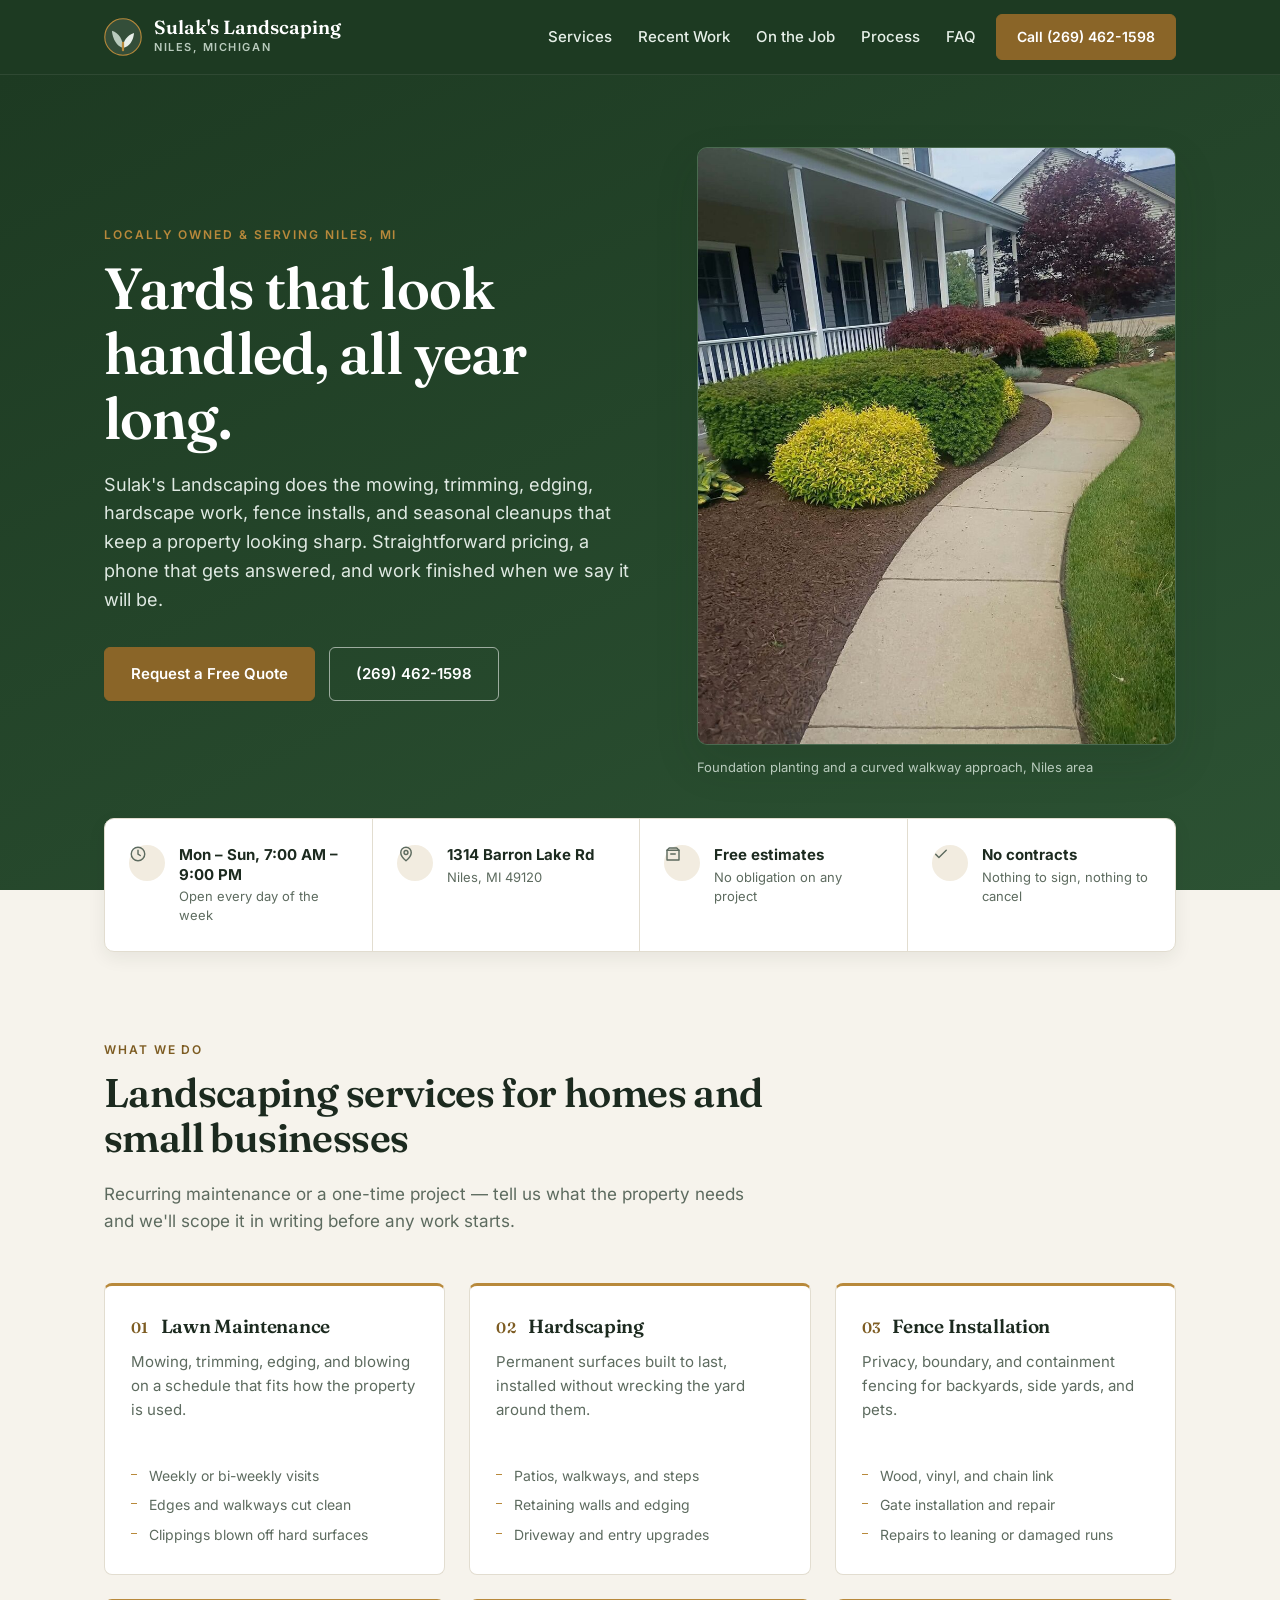
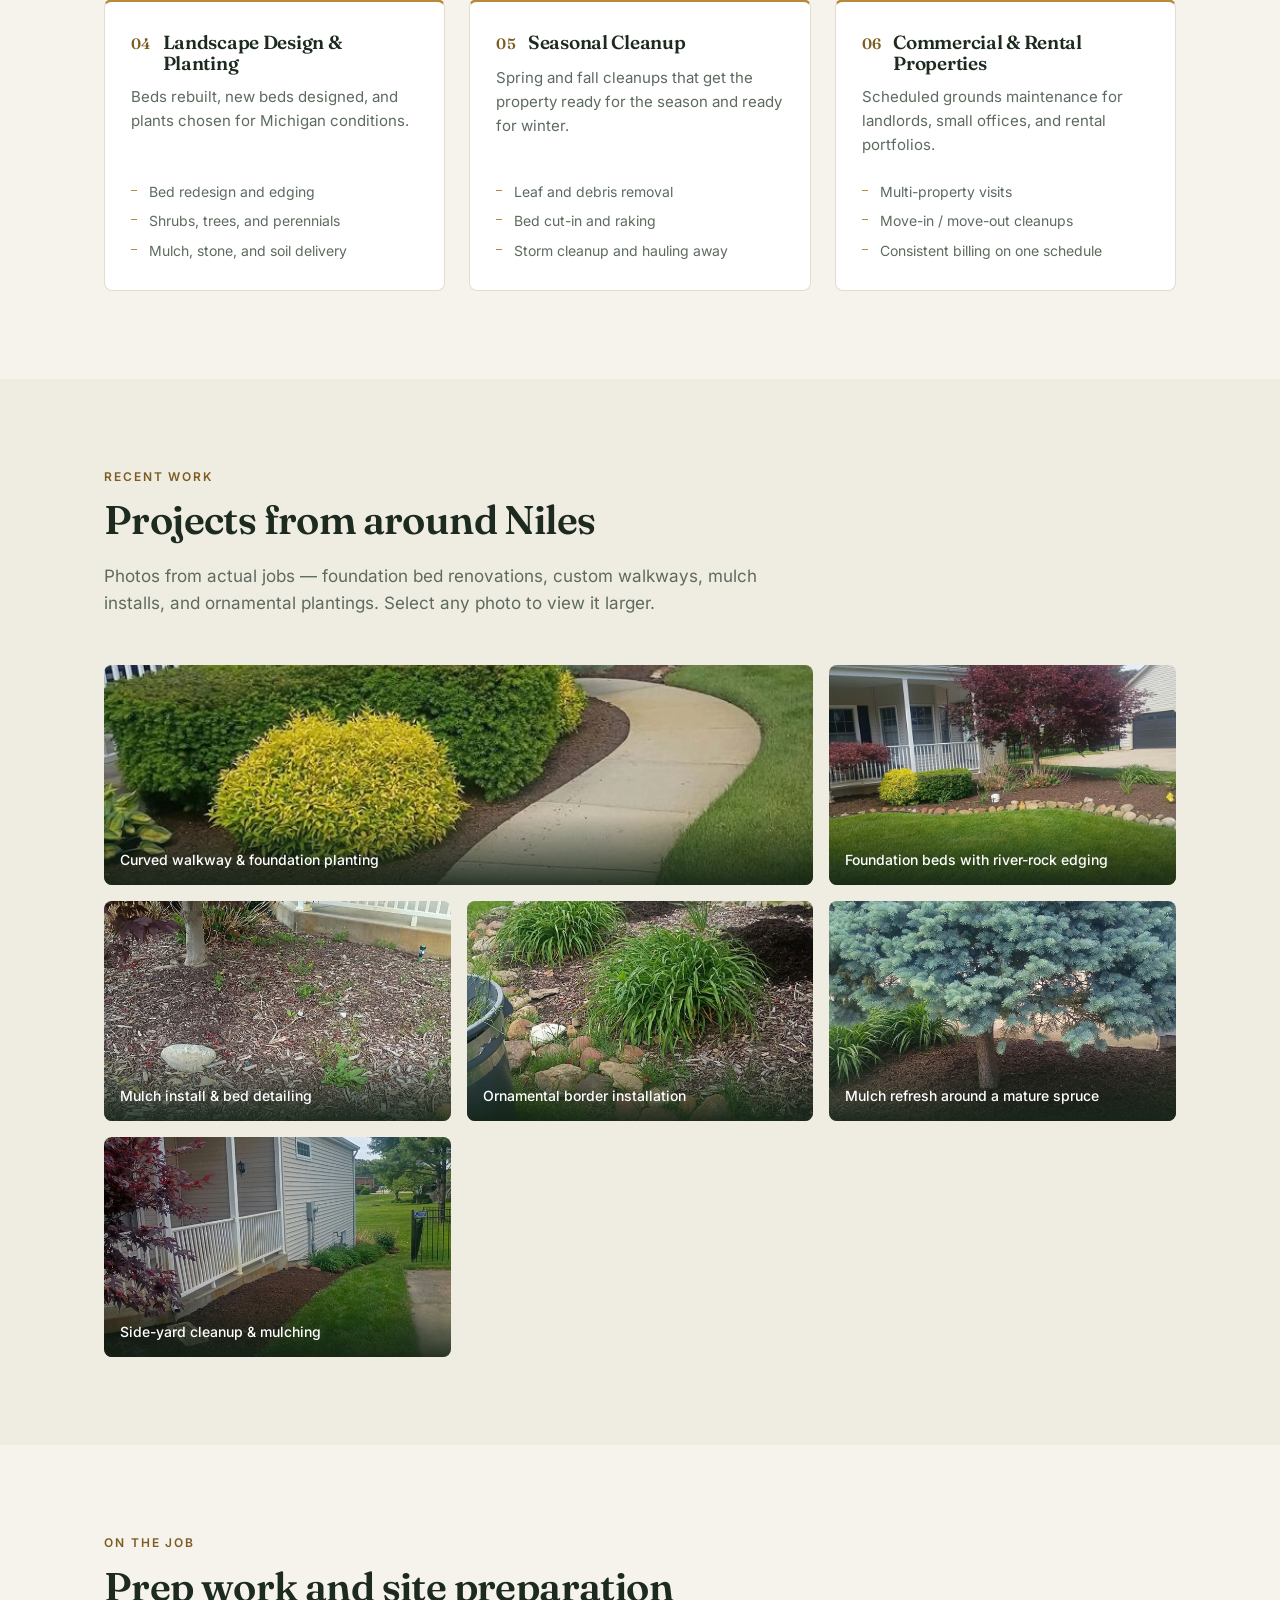
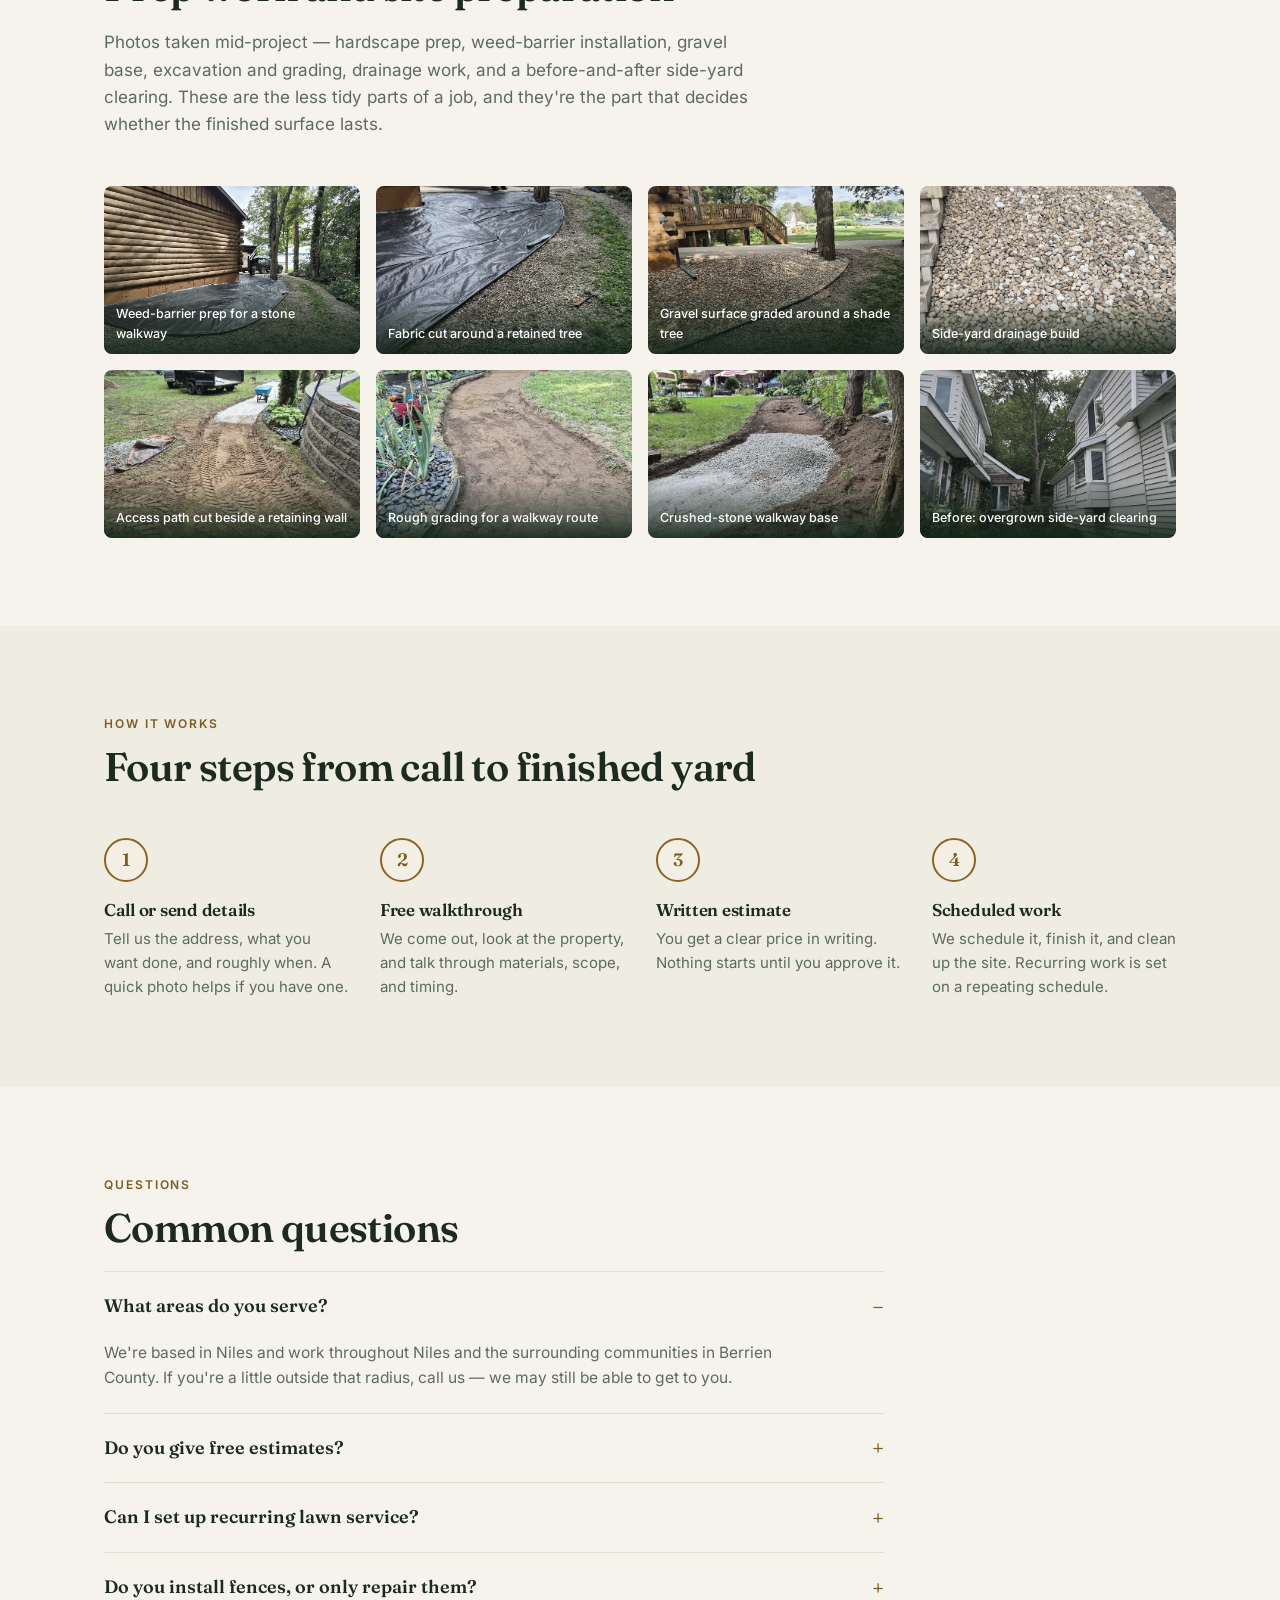
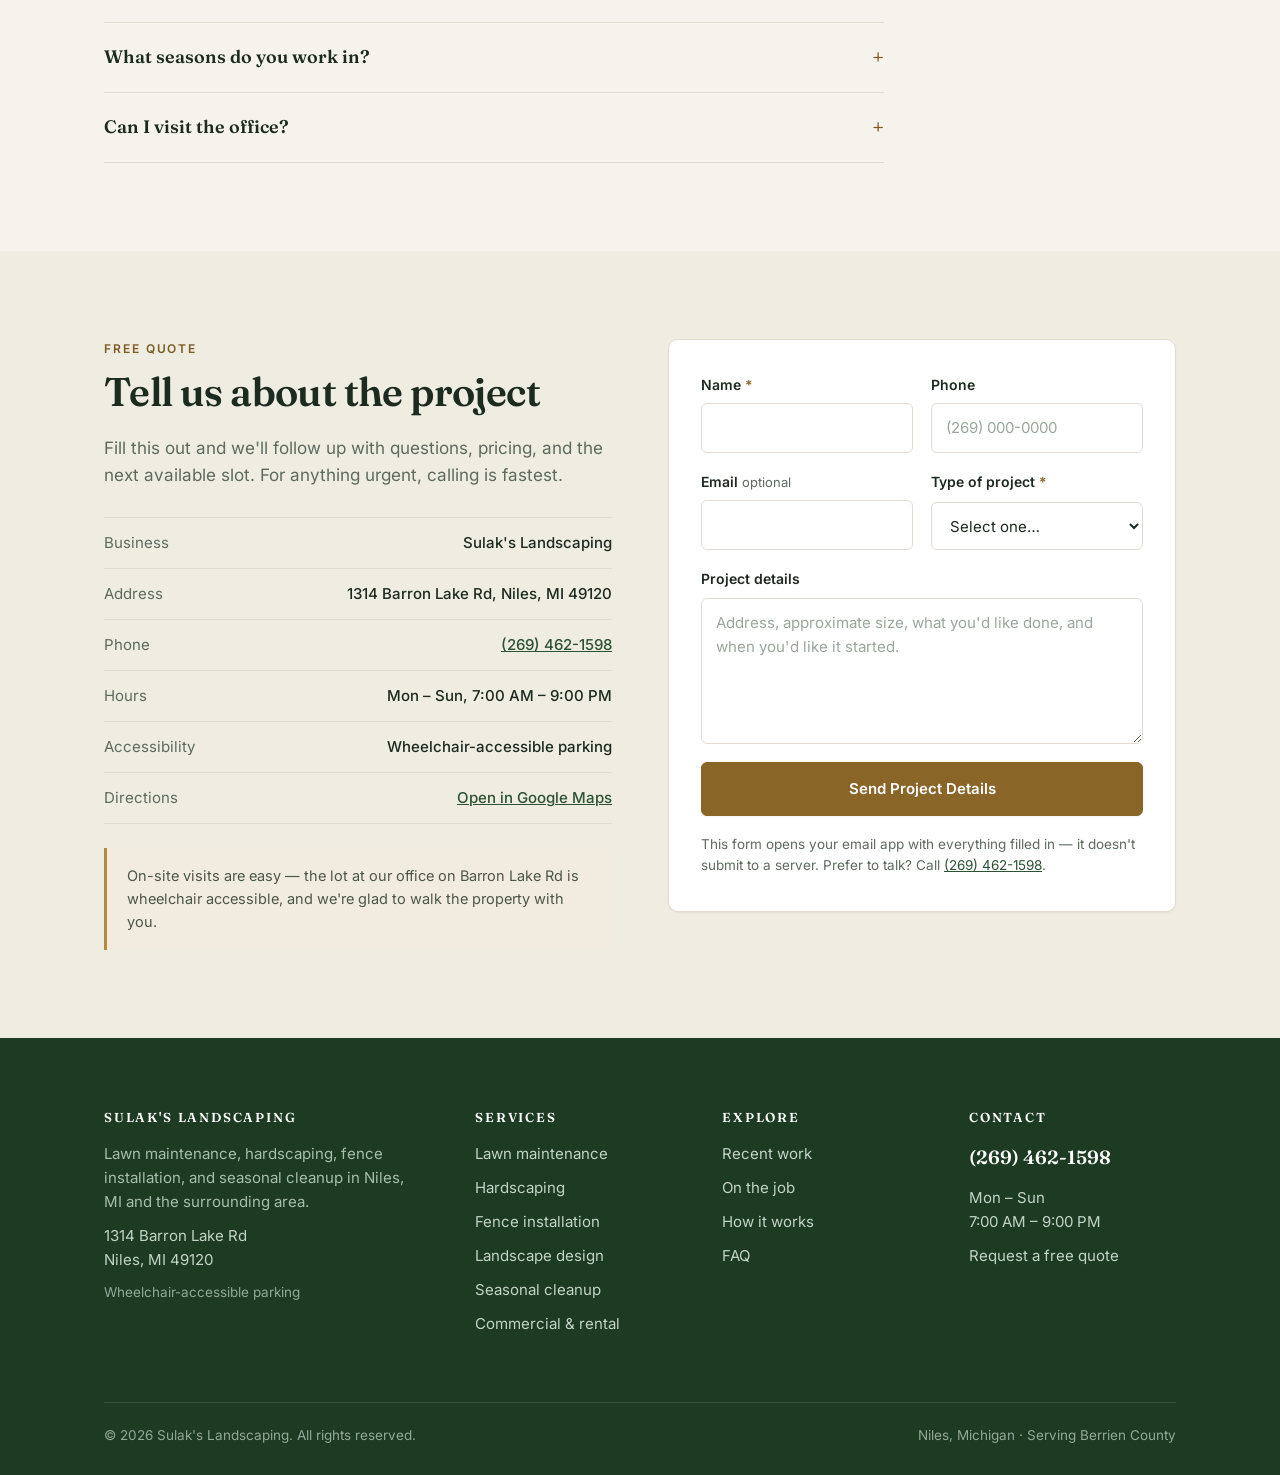
==== commit 35697c99: "Design refresh: brass/green token system, self-hosted Fraunces+Inter, trust strip, 3x2 numbered serv" ====
--- a/index.html
+++ b/index.html
@@ -17,6 +17,9 @@
 
 <link rel="icon" href="data:image/svg+xml,%3Csvg xmlns='http://www.w3.org/2000/svg' viewBox='0 0 48 48'%3E%3Ccircle cx='24' cy='24' r='24' fill='%232e6b3a'/%3E%3Cpath d='M24 38c0-9 5-16 14-19-1 10-6 17-14 19z' fill='%23e6f0e7'/%3E%3Cpath d='M24 38c0-11-5-19-14-22 1 11 6 19 14 22z' fill='%23bfe0c4'/%3E%3Crect x='22.6' y='30' width='2.8' height='12' rx='1.2' fill='%237a5c3e'/%3E%3C/svg%3E">
 <link rel="apple-touch-icon" href="assets/hero.jpg">
+<link rel="preload" href="fonts/fraunces-600-latin.woff2" as="font" type="font/woff2" crossorigin>
+<link rel="preload" href="fonts/inter-400-latin.woff2" as="font" type="font/woff2" crossorigin>
+<link rel="stylesheet" href="css/fonts.css">
 <link rel="stylesheet" href="css/style.css">
 
 <script type="application/ld+json">
@@ -70,80 +73,124 @@
 <header class="site-header">
   <div class="wrap header-inner">
     <a class="brand" href="#main">
-      <svg width="42" height="42" viewBox="0 0 48 48" role="img" aria-label="Sulak's Landscaping logo">
-        <circle cx="24" cy="24" r="23" fill="#2e6b3a"/>
-        <path d="M24 38c0-9 5-16 14-19-1 10-6 17-14 19z" fill="#e6f0e7"/>
-        <path d="M24 38c0-11-5-19-14-22 1 11 6 19 14 22z" fill="#bfe0c4"/>
-        <rect x="22.6" y="30" width="2.8" height="12" rx="1.2" fill="#7a5c3e"/>
+      <svg width="38" height="38" viewBox="0 0 48 48" role="img" aria-label="Sulak's Landscaping logo">
+        <circle cx="24" cy="24" r="23" fill="#ffffff" fill-opacity="0.1"/>
+        <circle cx="24" cy="24" r="23" fill="none" stroke="#b8893b" stroke-width="1.4"/>
+        <path d="M24 38c0-9 5-16 14-19-1 10-6 17-14 19z" fill="#e8efe9"/>
+        <path d="M24 38c0-11-5-19-14-22 1 11 6 19 14 22z" fill="#b9cbbd"/>
+        <rect x="22.6" y="30" width="2.8" height="12" rx="1.2" fill="#b8893b"/>
       </svg>
-      <span class="brand-name">Sulak's Landscaping
-        <span class="brand-sub">Niles, Michigan</span>
+      <span>
+        <span class="brand-name">Sulak's Landscaping</span>
+        <span class="brand-eyebrow">Niles, Michigan</span>
       </span>
     </a>
-    <button class="nav-toggle" aria-expanded="false" aria-label="Open navigation">☰</button>
-    <nav aria-label="Main navigation">
-      <a href="#services">Services</a>
-      <a href="#work">Recent Work</a>
-      <a href="#on-the-job">On the Job</a>
-      <a href="#process">Process</a>
-      <a href="#faq">FAQ</a>
-      <a class="btn btn-primary header-phone" href="tel:+12694621598">Call (269) 462-1598</a>
-    </nav>
+
+    <div class="header-actions">
+      <nav class="nav" id="main-nav" aria-label="Main navigation">
+        <a href="#services">Services</a>
+        <a href="#work">Recent Work</a>
+        <a href="#on-the-job">On the Job</a>
+        <a href="#process">Process</a>
+        <a href="#faq">FAQ</a>
+      </nav>
+      <a class="btn header-phone" href="tel:+12694621598">Call (269) 462-1598</a>
+      <button class="nav-toggle" aria-expanded="false" aria-label="Open navigation" aria-controls="main-nav">☰</button>
+    </div>
   </div>
 </header>
 
 <main id="main">
 
+  <!-- ============ HERO ============ -->
   <section class="hero">
     <div class="wrap hero-inner">
       <div class="hero-copy">
-        <p class="eyebrow">Locally owned &amp; serving Niles, MI</p>
+        <span class="eyebrow">Locally owned &amp; serving Niles, MI</span>
         <h1>Yards that look handled, all year long.</h1>
-        <p>Sulak's Landscaping does the mowing, trimming, edging, hardscape work, fence installs, and
+        <p class="hero-lede">Sulak's Landscaping does the mowing, trimming, edging, hardscape work, fence installs, and
            seasonal cleanups that keep a property looking sharp. Straightforward pricing, a phone that
            gets answered, and work finished when we say it will be.</p>
         <div class="hero-actions">
-          <a class="btn btn-primary" href="#quote">Request a Free Quote</a>
-          <a class="btn btn-outline" href="tel:+12694621598">(269) 462-1598</a>
+          <a class="btn btn-brass" href="#quote">Request a Free Quote</a>
+          <a class="btn btn-outline-light" href="tel:+12694621598">(269) 462-1598</a>
         </div>
-        <ul class="hero-assurances">
-          <li>Free written estimates</li>
-          <li>No contracts or obligations</li>
-          <li>Open 7 days a week</li>
-        </ul>
       </div>
       <figure class="hero-media">
-        <img src="assets/hero.jpg" width="900" height="1200"
-             alt="A freshly mulched curved front-yard bed with layered evergreens, yellow-green shrubs, a burgundy Japanese maple, and a curved concrete walkway leading to a covered porch.">
+        <div class="hero-media-frame">
+          <img src="assets/hero.jpg" width="900" height="1200" fetchpriority="high" decoding="async"
+               alt="A freshly mulched curved front-yard bed with layered evergreens, yellow-green shrubs, a burgundy Japanese maple, and a curved concrete walkway leading to a covered porch.">
+        </div>
         <figcaption>Foundation planting and a curved walkway approach, Niles area</figcaption>
       </figure>
     </div>
+  </section>
+
+  <!-- ============ TRUST STRIP ============ -->
+  <section class="trust-strip" aria-label="Business at a glance">
     <div class="wrap">
-      <ul class="facts">
-        <li class="fact"><strong>Mon – Sun, 7:00 AM – 9:00 PM</strong><span>Open every day of the week</span></li>
-        <li class="fact"><strong>1314 Barron Lake Rd</strong><span>Niles, MI 49120</span></li>
-        <li class="fact"><strong>Wheelchair-accessible lot</strong><span>Easy in-person visits and quotes</span></li>
-        <li class="fact"><strong>Free estimates</strong><span>No obligation on any project</span></li>
-      </ul>
-    </div>
-  </section>
-
+      <div class="trust-card">
+        <div class="trust-item">
+          <span class="trust-icon" aria-hidden="true">
+            <svg viewBox="0 0 24 24" fill="none" stroke="currentColor" stroke-width="1.9" stroke-linecap="round">
+              <circle cx="12" cy="12" r="9"/><path d="M12 7v5l3 2"/>
+            </svg>
+          </span>
+          <div>
+            <strong>Mon – Sun, 7:00 AM – 9:00 PM</strong>
+            <span>Open every day of the week</span>
+          </div>
+        </div>
+        <div class="trust-item">
+          <span class="trust-icon" aria-hidden="true">
+            <svg viewBox="0 0 24 24" fill="none" stroke="currentColor" stroke-width="1.9" stroke-linecap="round" stroke-linejoin="round">
+              <path d="M12 21s7-5.6 7-11a7 7 0 1 0-14 0c0 5.4 7 11 7 11z"/><circle cx="12" cy="10" r="2.6"/>
+            </svg>
+          </span>
+          <div>
+            <strong>1314 Barron Lake Rd</strong>
+            <span>Niles, MI 49120</span>
+          </div>
+        </div>
+        <div class="trust-item">
+          <span class="trust-icon" aria-hidden="true">
+            <svg viewBox="0 0 24 24" fill="none" stroke="currentColor" stroke-width="1.9" stroke-linecap="round" stroke-linejoin="round">
+              <path d="M4 7h16v13H4z"/><path d="M4 7l3-3h10l3 3"/><path d="M9 12h6"/>
+            </svg>
+          </span>
+          <div>
+            <strong>Free estimates</strong>
+            <span>No obligation on any project</span>
+          </div>
+        </div>
+        <div class="trust-item">
+          <span class="trust-icon" aria-hidden="true">
+            <svg viewBox="0 0 24 24" fill="none" stroke="currentColor" stroke-width="1.9" stroke-linecap="round" stroke-linejoin="round">
+              <path d="M5 12.5l4.2 4.2L19 7"/>
+            </svg>
+          </span>
+          <div>
+            <strong>No contracts</strong>
+            <span>Nothing to sign, nothing to cancel</span>
+          </div>
+        </div>
+      </div>
+    </div>
+  </section>
+
+  <!-- ============ SERVICES ============ -->
   <section class="section" id="services">
     <div class="wrap">
-      <p class="eyebrow">What we do</p>
-      <h2>Landscaping services for homes and small businesses</h2>
-      <p class="lede">Recurring maintenance or a one-time project — tell us what the property needs and
-         we'll scope it in writing before any work starts.</p>
-
-      <div class="grid services-grid" style="margin-top:38px;">
-        <article class="card">
-          <h3>
-            <svg class="card-icon" viewBox="0 0 24 24" aria-hidden="true" focusable="false">
-              <path d="M4 20h16M7 20v-7M12 20V9M17 20v-4" stroke="currentColor" stroke-width="1.8" stroke-linecap="round" fill="none"/>
-              <path d="M12 9c0-3 2-5 5-5 0 3-2 5-5 5z" fill="currentColor"/>
-            </svg>
-            Lawn Maintenance
-          </h3>
+      <div class="section-head">
+        <span class="eyebrow">What we do</span>
+        <h2>Landscaping services for homes and small businesses</h2>
+        <p class="lede">Recurring maintenance or a one-time project — tell us what the property needs and
+           we'll scope it in writing before any work starts.</p>
+      </div>
+
+      <div class="services-grid">
+        <article class="service-card">
+          <header><span class="service-num">01</span><h3>Lawn Maintenance</h3></header>
           <p>Mowing, trimming, edging, and blowing on a schedule that fits how the property is used.</p>
           <ul>
             <li>Weekly or bi-weekly visits</li>
@@ -152,15 +199,8 @@
           </ul>
         </article>
 
-        <article class="card">
-          <h3>
-            <svg class="card-icon" viewBox="0 0 24 24" aria-hidden="true" focusable="false">
-              <rect x="3" y="13" width="8" height="7" rx="1" fill="none" stroke="currentColor" stroke-width="1.8"/>
-              <rect x="13" y="9" width="8" height="11" rx="1" fill="none" stroke="currentColor" stroke-width="1.8"/>
-              <path d="M3 9h18" stroke="currentColor" stroke-width="1.8" stroke-linecap="round"/>
-            </svg>
-            Hardscaping
-          </h3>
+        <article class="service-card">
+          <header><span class="service-num">02</span><h3>Hardscaping</h3></header>
           <p>Permanent surfaces built to last, installed without wrecking the yard around them.</p>
           <ul>
             <li>Patios, walkways, and steps</li>
@@ -169,14 +209,8 @@
           </ul>
         </article>
 
-        <article class="card">
-          <h3>
-            <svg class="card-icon" viewBox="0 0 24 24" aria-hidden="true" focusable="false">
-              <path d="M4 20V8l8-4 8 4v12" fill="none" stroke="currentColor" stroke-width="1.8" stroke-linejoin="round"/>
-              <path d="M8 20v-6h3v6M13 20v-6h3v6" fill="none" stroke="currentColor" stroke-width="1.8"/>
-            </svg>
-            Fence Installation
-          </h3>
+        <article class="service-card">
+          <header><span class="service-num">03</span><h3>Fence Installation</h3></header>
           <p>Privacy, boundary, and containment fencing for backyards, side yards, and pets.</p>
           <ul>
             <li>Wood, vinyl, and chain link</li>
@@ -185,16 +219,8 @@
           </ul>
         </article>
 
-        <article class="card">
-          <h3>
-            <svg class="card-icon" viewBox="0 0 24 24" aria-hidden="true" focusable="false">
-              <circle cx="12" cy="11" r="3.2" fill="currentColor"/>
-              <circle cx="6" cy="15" r="2.4" fill="currentColor"/>
-              <circle cx="18" cy="15" r="2.4" fill="currentColor"/>
-              <path d="M12 7V3" stroke="currentColor" stroke-width="1.8" stroke-linecap="round"/>
-            </svg>
-            Landscape Design &amp; Planting
-          </h3>
+        <article class="service-card">
+          <header><span class="service-num">04</span><h3>Landscape Design &amp; Planting</h3></header>
           <p>Beds rebuilt, new beds designed, and plants chosen for Michigan conditions.</p>
           <ul>
             <li>Bed redesign and edging</li>
@@ -203,16 +229,8 @@
           </ul>
         </article>
 
-        <article class="card">
-          <h3>
-            <svg class="card-icon" viewBox="0 0 24 24" aria-hidden="true" focusable="false">
-              <path d="M12 3v11" stroke="currentColor" stroke-width="1.8" stroke-linecap="round"/>
-              <path d="M12 14c0-3 2-5 5-5 0 3-2 5-5 5z" fill="currentColor"/>
-              <path d="M12 14c0-3.5-2.2-5.8-5.6-6 .2 3.6 2.4 5.8 5.6 6z" fill="currentColor"/>
-              <path d="M5 20h14" stroke="currentColor" stroke-width="1.8" stroke-linecap="round"/>
-            </svg>
-            Seasonal Cleanup
-          </h3>
+        <article class="service-card">
+          <header><span class="service-num">05</span><h3>Seasonal Cleanup</h3></header>
           <p>Spring and fall cleanups that get the property ready for the season and ready for winter.</p>
           <ul>
             <li>Leaf and debris removal</li>
@@ -221,14 +239,8 @@
           </ul>
         </article>
 
-        <article class="card">
-          <h3>
-            <svg class="card-icon" viewBox="0 0 24 24" aria-hidden="true" focusable="false">
-              <rect x="4" y="7" width="16" height="13" rx="1.5" fill="none" stroke="currentColor" stroke-width="1.8"/>
-              <path d="M9 7V5.5A1.5 1.5 0 0 1 10.5 4h3A1.5 1.5 0 0 1 15 5.5V7M4 12h16M11 12v2h2v-2" fill="none" stroke="currentColor" stroke-width="1.8"/>
-            </svg>
-            Commercial &amp; Rental Properties
-          </h3>
+        <article class="service-card">
+          <header><span class="service-num">06</span><h3>Commercial &amp; Rental Properties</h3></header>
           <p>Scheduled grounds maintenance for landlords, small offices, and rental portfolios.</p>
           <ul>
             <li>Multi-property visits</li>
@@ -240,15 +252,18 @@
     </div>
   </section>
 
-  <section class="section work" id="work">
+  <!-- ============ RECENT WORK ============ -->
+  <section class="section band-muted" id="work">
     <div class="wrap">
-      <p class="eyebrow">Recent work</p>
-      <h2>Projects from around Niles</h2>
-      <p class="lede">Photos from actual jobs — foundation bed renovations, custom walkways, mulch
-         installs, and ornamental plantings. Select any photo to view it larger.</p>
-
-      <div class="gallery" style="margin-top:38px;">
-        <figure class="shot shot-tall">
+      <div class="section-head">
+        <span class="eyebrow">Recent work</span>
+        <h2>Projects from around Niles</h2>
+        <p class="lede">Photos from actual jobs — foundation bed renovations, custom walkways, mulch
+           installs, and ornamental plantings. Select any photo to view it larger.</p>
+      </div>
+
+      <div class="gallery">
+        <figure class="shot">
           <button class="shot-btn" data-full="assets/1000019244.jpg"
                   data-caption="Custom curved walkway and foundation planting — a sweeping concrete approach paired with a freshly mulched bed, brick edging, evergreen shrubs, and a burgundy Japanese maple.">
             <img src="assets/thumbs/1000019244.jpg" width="675" height="900" loading="lazy" decoding="async"
@@ -266,7 +281,7 @@
           <figcaption>Foundation beds with river-rock edging</figcaption>
         </figure>
 
-        <figure class="shot shot-tall">
+        <figure class="shot">
           <button class="shot-btn" data-full="assets/1000019240.jpg"
                   data-caption="Mulch and bed detailing around a specimen Japanese maple, finished with a river-stone border and plastic edging for a crisp turf line.">
             <img src="assets/thumbs/1000019240.jpg" width="675" height="900" loading="lazy" decoding="async"
@@ -284,7 +299,7 @@
           <figcaption>Ornamental border installation</figcaption>
         </figure>
 
-        <figure class="shot shot-tall">
+        <figure class="shot">
           <button class="shot-btn" data-full="assets/1000019243.jpg"
                   data-caption="Bed refresh around a mature blue spruce — even shredded mulch installed through the root zone with a clean finished edge along the walkway.">
             <img src="assets/thumbs/1000019243.jpg" width="675" height="900" loading="lazy" decoding="async"
@@ -305,16 +320,19 @@
     </div>
   </section>
 
-  <section class="section work alt" id="on-the-job">
+  <!-- ============ ON THE JOB ============ -->
+  <section class="section" id="on-the-job">
     <div class="wrap">
-      <p class="eyebrow">On the job</p>
-      <h2>Prep work and site preparation</h2>
-      <p class="lede">Photos taken mid-project — hardscape prep, weed-barrier installation, gravel
-         base, excavation and grading, drainage work, and a before-and-after side-yard clearing.
-         These are the less tidy parts of a job, and they're the part that decides whether the
-         finished surface lasts.</p>
-
-      <div class="gallery gallery-prep" style="margin-top:38px;">
+      <div class="section-head">
+        <span class="eyebrow">On the job</span>
+        <h2>Prep work and site preparation</h2>
+        <p class="lede">Photos taken mid-project — hardscape prep, weed-barrier installation, gravel
+           base, excavation and grading, drainage work, and a before-and-after side-yard clearing.
+           These are the less tidy parts of a job, and they're the part that decides whether the
+           finished surface lasts.</p>
+      </div>
+
+      <div class="gallery gallery-prep">
         <figure class="shot">
           <button class="shot-btn" data-full="assets/1000019247.jpg"
                   data-caption="Site prep along a lakeside log home — landscape fabric fitted and shaped around mature trees ahead of a crushed-stone walkway.">
@@ -390,49 +408,14 @@
     </div>
   </section>
 
-  <section class="section alt" id="why">
-    <div class="wrap split">
-      <div>
-        <p class="eyebrow">Why Sulak's</p>
-        <h2>A local crew that answers the phone</h2>
-        <p>We work in and around Niles every week. That means when something needs a fix or a question
-           comes up mid-project, the answer comes from someone who can actually get to your property —
-           not a call center.</p>
-        <ul class="detail-list">
-          <li><span>Locally based in Niles</span><span>1314 Barron Lake Rd</span></li>
-          <li><span>Days open</span><span>Monday – Sunday</span></li>
-          <li><span>Daily hours</span><span>7:00 AM – 9:00 PM</span></li>
-          <li><span>Estimates</span><span>Free, no obligation</span></li>
-          <li><span>Parking</span><span>Wheelchair accessible</span></li>
-        </ul>
-        <p class="note">On-site visits are easy — the lot at our office on
-           Barron Lake Rd is wheelchair accessible, and we're glad to walk the property with you.</p>
-      </div>
-      <div class="contact-card">
-        <p class="eyebrow">Business details</p>
-        <h2>Reach us</h2>
-        <ul class="detail-list">
-          <li><span>Business</span><span>Sulak's Landscaping</span></li>
-          <li><span>Address</span><span>1314 Barron Lake Rd, Niles, MI 49120</span></li>
-          <li><span>Phone</span><span><a href="tel:+12694621598">(269) 462-1598</a></span></li>
-          <li><span>Hours</span><span>Mon – Sun, 7:00 AM – 9:00 PM</span></li>
-          <li><span>Accessibility</span><span>Wheelchair-accessible parking</span></li>
-        </ul>
-        <p class="contact-actions">
-          <a class="btn btn-primary btn-block" href="tel:+12694621598">Call (269) 462-1598</a>
-        </p>
-        <p>
-          <a class="btn btn-outline btn-block" target="_blank" rel="noopener"
-             href="https://www.google.com/maps/search/?api=1&amp;query=1314+Barron+Lake+Rd%2C+Niles%2C+MI+49120">Open in Google Maps</a>
-        </p>
-      </div>
-    </div>
-  </section>
-
-  <section class="section" id="process">
+  <!-- ============ PROCESS ============ -->
+  <section class="section band-muted" id="process">
     <div class="wrap">
-      <p class="eyebrow">How it works</p>
-      <h2>Four steps from call to finished yard</h2>
+      <div class="section-head">
+        <span class="eyebrow">How it works</span>
+        <h2>Four steps from call to finished yard</h2>
+      </div>
+
       <ol class="steps">
         <li class="step">
           <span class="step-num" aria-hidden="true">1</span>
@@ -458,67 +441,95 @@
     </div>
   </section>
 
-  <section class="section alt faq" id="faq">
-    <div class="wrap faq-wrap">
-      <p class="eyebrow">Questions</p>
-      <h2>Common questions</h2>
-
-      <details open>
-        <summary>What areas do you serve?</summary>
-        <p>We're based in Niles and work throughout Niles and the surrounding communities in Berrien
-           County. If you're a little outside that radius, call us — we may still be able to get to you.</p>
-      </details>
-
-      <details>
-        <summary>Do you give free estimates?</summary>
-        <p>Yes. Estimates are free and there's no obligation. For larger hardscaping or fence projects
-           we walk the property first so the number you get is accurate.</p>
-      </details>
-
-      <details>
-        <summary>Can I set up recurring lawn service?</summary>
-        <p>That's the most common setup. We can set a weekly, bi-weekly, or per-visit schedule and keep
-           it consistent, with a standing appointment for your address.</p>
-      </details>
-
-      <details>
-        <summary>Do you install fences, or only repair them?</summary>
-        <p>Both. We install new wood, vinyl, and chain link fencing along with gates, and we repair
-           leaning, damaged, or broken runs on existing fences.</p>
-      </details>
-
-      <details>
-        <summary>What seasons do you work in?</summary>
-        <p>We're open Monday through Sunday, 7:00 AM to 9:00 PM. Spring and fall cleanup demand picks
-           up around Michigan's shoulder seasons, so booking a little early is smart.</p>
-      </details>
-
-      <details>
-        <summary>Can I visit the office?</summary>
-        <p>Yes — we're at 1314 Barron Lake Rd, Niles, MI 49120 with wheelchair-accessible parking.
-           You're welcome to stop by and talk through a project in person.</p>
-      </details>
-    </div>
-  </section>
-
-  <section class="section" id="quote">
-    <div class="wrap split">
+  <!-- ============ FAQ ============ -->
+  <section class="section faq" id="faq">
+    <div class="wrap">
+      <div class="faq-wrap">
+        <span class="eyebrow">Questions</span>
+        <h2>Common questions</h2>
+
+        <details open>
+          <summary>What areas do you serve?</summary>
+          <p>We're based in Niles and work throughout Niles and the surrounding communities in Berrien
+             County. If you're a little outside that radius, call us — we may still be able to get to you.</p>
+        </details>
+
+        <details>
+          <summary>Do you give free estimates?</summary>
+          <p>Yes. Estimates are free and there's no obligation. For larger hardscaping or fence projects
+             we walk the property first so the number you get is accurate.</p>
+        </details>
+
+        <details>
+          <summary>Can I set up recurring lawn service?</summary>
+          <p>That's the most common setup. We can set a weekly, bi-weekly, or per-visit schedule and keep
+             it consistent, with a standing appointment for your address.</p>
+        </details>
+
+        <details>
+          <summary>Do you install fences, or only repair them?</summary>
+          <p>Both. We install new wood, vinyl, and chain link fencing along with gates, and we repair
+             leaning, damaged, or broken runs on existing fences.</p>
+        </details>
+
+        <details>
+          <summary>What seasons do you work in?</summary>
+          <p>We're open Monday through Sunday, 7:00 AM to 9:00 PM. Spring and fall cleanup demand picks
+             up around Michigan's shoulder seasons, so booking a little early is smart.</p>
+        </details>
+
+        <details>
+          <summary>Can I visit the office?</summary>
+          <p>Yes — we're at 1314 Barron Lake Rd, Niles, MI 49120 with wheelchair-accessible parking.
+             You're welcome to stop by and talk through a project in person.</p>
+        </details>
+      </div>
+    </div>
+  </section>
+
+  <!-- ============ QUOTE + CONTACT ============ -->
+  <section class="section band-muted" id="quote">
+    <div class="wrap quote-layout">
       <div>
-        <p class="eyebrow">Free quote</p>
+        <span class="eyebrow">Free quote</span>
         <h2>Tell us about the project</h2>
         <p class="lede">Fill this out and we'll follow up with questions, pricing, and the next available
            slot. For anything urgent, calling is fastest.</p>
-        <ul class="detail-list" style="margin-top:26px;">
-          <li><span>Phone</span><span><a href="tel:+12694621598">(269) 462-1598</a></span></li>
-          <li><span>Hours</span><span>Mon – Sun, 7:00 AM – 9:00 PM</span></li>
-          <li><span>Estimates</span><span>Free</span></li>
-        </ul>
-        <p class="note">No obligation and no contract to sign. Most requests get a reply the same
-           business day, and we can usually walk the property within a few days.</p>
-      </div>
-
-      <div>
-        <form class="quote" id="quote-form" novalidate>
+
+        <dl class="contact-details">
+          <div>
+            <dt>Business</dt>
+            <dd>Sulak's Landscaping</dd>
+          </div>
+          <div>
+            <dt>Address</dt>
+            <dd>1314 Barron Lake Rd, Niles, MI 49120</dd>
+          </div>
+          <div>
+            <dt>Phone</dt>
+            <dd><a href="tel:+12694621598">(269) 462-1598</a></dd>
+          </div>
+          <div>
+            <dt>Hours</dt>
+            <dd>Mon – Sun, 7:00 AM – 9:00 PM</dd>
+          </div>
+          <div>
+            <dt>Accessibility</dt>
+            <dd>Wheelchair-accessible parking</dd>
+          </div>
+          <div>
+            <dt>Directions</dt>
+            <dd><a target="_blank" rel="noopener"
+                   href="https://www.google.com/maps/search/?api=1&amp;query=1314+Barron+Lake+Rd%2C+Niles%2C+MI+49120">Open in Google Maps</a></dd>
+          </div>
+        </dl>
+
+        <p class="note">On-site visits are easy — the lot at our office on
+           Barron Lake Rd is wheelchair accessible, and we're glad to walk the property with you.</p>
+      </div>
+
+      <div class="form-card">
+        <form class="form-quote" id="quote-form" novalidate>
           <div class="two">
             <div class="field">
               <label for="f-name">Name <span class="req" aria-hidden="true">*</span></label>
@@ -553,7 +564,7 @@
             <label for="f-msg">Project details</label>
             <textarea id="f-msg" name="message" rows="5" placeholder="Address, approximate size, what you'd like done, and when you'd like it started."></textarea>
           </div>
-          <button class="btn btn-primary btn-block" type="submit">Send Project Details</button>
+          <button class="btn btn-brass btn-block" type="submit">Send Project Details</button>
           <p class="form-status" id="form-status" role="status" aria-live="polite"></p>
           <p class="form-note">This form opens your email app with everything filled in — it doesn't
              submit to a server. Prefer to talk? Call <a href="tel:+12694621598">(269) 462-1598</a>.</p>
@@ -569,9 +580,10 @@
     <div class="footer-grid">
       <div>
         <h3>Sulak's Landscaping</h3>
-        <p>Lawn maintenance, hardscaping, fence installation, and seasonal cleanup in Niles, MI and
+        <p class="footer-brand-line">Lawn maintenance, hardscaping, fence installation, and seasonal cleanup in Niles, MI and
            the surrounding area.</p>
-        <p class="footer-address">1314 Barron Lake Rd<br>Niles, MI 49120</p>
+        <p>1314 Barron Lake Rd<br>Niles, MI 49120</p>
+        <p class="footer-access">Wheelchair-accessible parking</p>
       </div>
       <div>
         <h3>Services</h3>
@@ -594,7 +606,6 @@
         <p><a class="footer-phone" href="tel:+12694621598">(269) 462-1598</a></p>
         <p>Mon – Sun<br>7:00 AM – 9:00 PM</p>
         <p><a href="#quote">Request a free quote</a></p>
-        <p class="footer-access">Wheelchair-accessible parking</p>
       </div>
     </div>
     <div class="footer-bottom">
--- a/css/fonts.css
+++ b/css/fonts.css
@@ -0,0 +1,80 @@
+@font-face {
+  font-family: 'Fraunces';
+  font-style: normal;
+  font-weight: 600;
+  font-display: swap;
+  src: url('../fonts/fraunces-600-latin-ext.woff2') format('woff2');
+  unicode-range: U+0100-02BA, U+02BD-02C5, U+02C7-02CC, U+02CE-02D7, U+02DD-02FF, U+0304, U+0308, U+0329, U+1D00-1DBF, U+1E00-1E9F, U+1EF2-1EFF, U+2020, U+20A0-20AB, U+20AD-20C0, U+2113, U+2C60-2C7F, U+A720-A7FF;
+}
+@font-face {
+  font-family: 'Fraunces';
+  font-style: normal;
+  font-weight: 600;
+  font-display: swap;
+  src: url('../fonts/fraunces-600-latin.woff2') format('woff2');
+  unicode-range: U+0000-00FF, U+0131, U+0152-0153, U+02BB-02BC, U+02C6, U+02DA, U+02DC, U+0304, U+0308, U+0329, U+2000-206F, U+20AC, U+2122, U+2191, U+2193, U+2212, U+2215, U+FEFF, U+FFFD;
+}
+@font-face {
+  font-family: 'Inter';
+  font-style: normal;
+  font-weight: 400;
+  font-display: swap;
+  src: url('../fonts/inter-400-latin-ext.woff2') format('woff2');
+  unicode-range: U+0100-02BA, U+02BD-02C5, U+02C7-02CC, U+02CE-02D7, U+02DD-02FF, U+0304, U+0308, U+0329, U+1D00-1DBF, U+1E00-1E9F, U+1EF2-1EFF, U+2020, U+20A0-20AB, U+20AD-20C0, U+2113, U+2C60-2C7F, U+A720-A7FF;
+}
+@font-face {
+  font-family: 'Inter';
+  font-style: normal;
+  font-weight: 400;
+  font-display: swap;
+  src: url('../fonts/inter-400-latin.woff2') format('woff2');
+  unicode-range: U+0000-00FF, U+0131, U+0152-0153, U+02BB-02BC, U+02C6, U+02DA, U+02DC, U+0304, U+0308, U+0329, U+2000-206F, U+20AC, U+2122, U+2191, U+2193, U+2212, U+2215, U+FEFF, U+FFFD;
+}
+@font-face {
+  font-family: 'Inter';
+  font-style: normal;
+  font-weight: 500;
+  font-display: swap;
+  src: url('../fonts/inter-500-latin-ext.woff2') format('woff2');
+  unicode-range: U+0100-02BA, U+02BD-02C5, U+02C7-02CC, U+02CE-02D7, U+02DD-02FF, U+0304, U+0308, U+0329, U+1D00-1DBF, U+1E00-1E9F, U+1EF2-1EFF, U+2020, U+20A0-20AB, U+20AD-20C0, U+2113, U+2C60-2C7F, U+A720-A7FF;
+}
+@font-face {
+  font-family: 'Inter';
+  font-style: normal;
+  font-weight: 500;
+  font-display: swap;
+  src: url('../fonts/inter-500-latin.woff2') format('woff2');
+  unicode-range: U+0000-00FF, U+0131, U+0152-0153, U+02BB-02BC, U+02C6, U+02DA, U+02DC, U+0304, U+0308, U+0329, U+2000-206F, U+20AC, U+2122, U+2191, U+2193, U+2212, U+2215, U+FEFF, U+FFFD;
+}
+@font-face {
+  font-family: 'Inter';
+  font-style: normal;
+  font-weight: 600;
+  font-display: swap;
+  src: url('../fonts/inter-600-latin-ext.woff2') format('woff2');
+  unicode-range: U+0100-02BA, U+02BD-02C5, U+02C7-02CC, U+02CE-02D7, U+02DD-02FF, U+0304, U+0308, U+0329, U+1D00-1DBF, U+1E00-1E9F, U+1EF2-1EFF, U+2020, U+20A0-20AB, U+20AD-20C0, U+2113, U+2C60-2C7F, U+A720-A7FF;
+}
+@font-face {
+  font-family: 'Inter';
+  font-style: normal;
+  font-weight: 600;
+  font-display: swap;
+  src: url('../fonts/inter-600-latin.woff2') format('woff2');
+  unicode-range: U+0000-00FF, U+0131, U+0152-0153, U+02BB-02BC, U+02C6, U+02DA, U+02DC, U+0304, U+0308, U+0329, U+2000-206F, U+20AC, U+2122, U+2191, U+2193, U+2212, U+2215, U+FEFF, U+FFFD;
+}
+@font-face {
+  font-family: 'Inter';
+  font-style: normal;
+  font-weight: 700;
+  font-display: swap;
+  src: url('../fonts/inter-700-latin-ext.woff2') format('woff2');
+  unicode-range: U+0100-02BA, U+02BD-02C5, U+02C7-02CC, U+02CE-02D7, U+02DD-02FF, U+0304, U+0308, U+0329, U+1D00-1DBF, U+1E00-1E9F, U+1EF2-1EFF, U+2020, U+20A0-20AB, U+20AD-20C0, U+2113, U+2C60-2C7F, U+A720-A7FF;
+}
+@font-face {
+  font-family: 'Inter';
+  font-style: normal;
+  font-weight: 700;
+  font-display: swap;
+  src: url('../fonts/inter-700-latin.woff2') format('woff2');
+  unicode-range: U+0000-00FF, U+0131, U+0152-0153, U+02BB-02BC, U+02C6, U+02DA, U+02DC, U+0304, U+0308, U+0329, U+2000-206F, U+20AC, U+2122, U+2191, U+2193, U+2212, U+2215, U+FEFF, U+FFFD;
+}
--- a/css/style.css
+++ b/css/style.css
@@ -1,19 +1,41 @@
+/* ============================================================
+   Sulak's Landscaping — design system
+   ============================================================ */
+
 :root {
-  --green-900: #1d3a22;
-  --green-800: #234c2b;
-  --green-700: #2e6b3a;
-  --green-600: #2f7d3c;
-  --green-100: #e6f0e7;
-  --sand: #f6f4ee;
-  --sand-deep: #efece3;
-  --brown: #7a5c3e;
-  --ink: #22201d;
-  --muted: #5c5850;
-  --line: #ddd8cc;
-  --white: #fff;
-  --max: 1080px;
-  --shadow-sm: 0 1px 2px rgba(29, 34, 27, 0.06), 0 2px 8px rgba(29, 34, 27, 0.05);
-  --shadow-md: 0 4px 12px rgba(29, 34, 27, 0.08), 0 12px 28px rgba(29, 34, 27, 0.07);
+  /* Color */
+  --green: #1d3a22;
+  --green-2: #2c5233;
+  --accent: #8a6528;          /* muted brass, darkened from #b8893b for AA text */
+  --accent-ink: #7d5c22;      /* eyebrow/number text on cream — clears 4.5:1 */
+  --accent-bright: #b8893b;   /* decorative only — borders, rules, icons */
+  --bg: #f6f3ec;
+  --surface: #ffffff;
+  --ink: #1c2a1f;
+  --muted: #5d6b5f;
+  --line: #e2ddd0;
+
+  /* Type */
+  --font-head: Fraunces, Georgia, "Times New Roman", serif;
+  --font-body: Inter, system-ui, -apple-system, "Segoe UI", Roboto, sans-serif;
+
+  /* Layout */
+  --max: 1120px;
+  --gutter: 24px;
+  --section-y: 88px;
+  --header-h: 74px;
+
+  /* Shape */
+  --r-sm: 6px;
+  --r-md: 8px;
+  --r-lg: 10px;
+  --shadow-sm: 0 1px 2px rgba(28, 42, 31, 0.05);
+  --shadow-md: 0 6px 18px rgba(28, 42, 31, 0.07);
+  --shadow-lg: 0 18px 44px rgba(28, 42, 31, 0.14);
+}
+
+@media (max-width: 860px) {
+  :root { --section-y: 60px; --gutter: 20px; }
 }
 
 * { box-sizing: border-box; }
@@ -21,407 +43,662 @@
 html {
   scroll-behavior: smooth;
   -webkit-text-size-adjust: 100%;
+  scroll-padding-top: calc(var(--header-h) + 8px);
 }
 
 body {
   margin: 0;
-  font-family: "Segoe UI", Roboto, Helvetica, Arial, sans-serif;
+  font-family: var(--font-body);
+  font-size: 16px;
+  line-height: 1.6;
   color: var(--ink);
-  background: var(--white);
-  line-height: 1.65;
-  text-rendering: optimizeLegibility;
+  background: var(--bg);
   -webkit-font-smoothing: antialiased;
-}
-
-h1, h2, h3 { font-family: Georgia, "Times New Roman", serif; line-height: 1.18; margin: 0 0 0.5em; letter-spacing: -0.01em; }
-h1 { font-size: clamp(2rem, 5vw, 3.2rem); }
-h2 { font-size: clamp(1.5rem, 3.4vw, 2.1rem); }
-h3 { font-size: 1.13rem; }
+  -moz-osx-font-smoothing: grayscale;
+}
+
+h1, h2, h3, h4 {
+  font-family: var(--font-head);
+  font-weight: 600;
+  line-height: 1.12;
+  letter-spacing: -0.015em;
+  margin: 0 0 0.5em;
+}
+h1 { font-size: clamp(36px, 5vw, 58px); }
+h2 { font-size: clamp(28px, 3.4vw, 40px); }
+h3 { font-size: 19px; }
+
 p { margin: 0 0 1em; }
-
-a { color: var(--green-700); }
-
-:focus-visible { outline: 3px solid var(--green-600); outline-offset: 2px; }
+a { color: var(--green-2); }
+
+:focus-visible { outline: 3px solid var(--accent); outline-offset: 2px; border-radius: 2px; }
 
 .skip-link {
-  position: absolute; left: 12px; top: -60px; z-index: 200;
-  background: var(--green-900); color: var(--white);
-  padding: 12px 18px; border-radius: 0 0 6px 6px;
-  font-weight: 700; text-decoration: none;
+  position: absolute; left: 16px; top: -70px; z-index: 300;
+  background: var(--accent); color: #fff;
+  padding: 12px 20px; border-radius: 0 0 var(--r-sm) var(--r-sm);
+  font-weight: 600; text-decoration: none;
   transition: top 0.15s;
 }
 .skip-link:focus { top: 0; }
 
-.wrap { max-width: var(--max); margin: 0 auto; padding: 0 20px; }
-.section { padding: 72px 0; scroll-margin-top: 86px; }
-/* On the sand background the accent needs to be darker to clear 4.5:1. */
-.section.alt .eyebrow { color: #26682f; }
-
-.section.alt { background: var(--sand); }
+.wrap { max-width: var(--max); margin: 0 auto; padding-left: var(--gutter); padding-right: var(--gutter); }
+
+.section { padding: var(--section-y) 0; scroll-margin-top: var(--header-h); }
+.band-muted { background: #efece2; }
+
 .eyebrow {
+  display: block;
+  font-size: 12px;
+  font-weight: 600;
+  letter-spacing: 0.16em;
   text-transform: uppercase;
-  letter-spacing: 0.14em;
-  font-size: 0.75rem;
-  font-weight: 700;
-  color: var(--green-600);
-  margin-bottom: 10px;
-}
-.lede { font-size: 1.08rem; color: var(--muted); max-width: 62ch; }
-
-/* Header */
+  color: var(--accent-ink);
+  margin-bottom: 12px;
+}
+.lede { font-size: 17px; color: var(--muted); max-width: 62ch; }
+.section-head { max-width: 66ch; margin-bottom: 48px; }
+
+/* ============================================================
+   Buttons
+   ============================================================ */
+
+.btn {
+  display: inline-flex; align-items: center; justify-content: center; gap: 8px;
+  padding: 14px 26px;
+  border-radius: var(--r-sm);
+  border: 1px solid transparent;
+  font: inherit; font-weight: 600; font-size: 15px;
+  text-decoration: none; text-align: center;
+  cursor: pointer;
+  transition: background 0.16s, color 0.16s, border-color 0.16s, transform 0.14s, box-shadow 0.16s;
+}
+.btn-brass {
+  background: var(--accent);
+  color: #fff;
+  border-color: var(--accent);
+  box-shadow: var(--shadow-sm);
+}
+.btn-brass:hover { background: #6f4f1e; border-color: #6f4f1e; transform: translateY(-1px); box-shadow: var(--shadow-md); }
+.btn-brass:active { transform: translateY(0); }
+
+.btn-ghost { background: transparent; color: var(--ink); border-color: var(--line); }
+.btn-ghost:hover { background: var(--surface); border-color: var(--muted); }
+
+.btn-outline-light { background: transparent; color: #fff; border-color: rgba(255, 255, 255, 0.55); }
+.btn-outline-light:hover { background: rgba(255, 255, 255, 0.1); border-color: #fff; color: #fff; }
+
+.btn-block { display: flex; width: 100%; }
+
+/* ============================================================
+   Header
+   ============================================================ */
+
 .site-header {
-  position: sticky; top: 0; z-index: 50;
-  background: rgba(255, 255, 255, 0.92);
-  backdrop-filter: saturate(140%) blur(10px);
-  border-bottom: 1px solid var(--line);
+  position: sticky; top: 0; z-index: 60;
+  background: var(--green);
+  border-bottom: 1px solid rgba(255, 255, 255, 0.08);
 }
 .header-inner {
-  display: flex; align-items: center; justify-content: space-between;
-  gap: 16px; padding-top: 12px; padding-bottom: 12px;
-}
-.brand { display: flex; align-items: center; gap: 10px; text-decoration: none; color: var(--ink); }
+  display: flex; align-items: center; justify-content: space-between; gap: 24px;
+  min-height: var(--header-h);
+}
+.brand { display: flex; align-items: center; gap: 12px; text-decoration: none; color: #fff; min-width: 0; }
 .brand svg { flex: 0 0 auto; }
-.brand-name { font-family: Georgia, serif; font-size: 1.15rem; font-weight: 700; line-height: 1.1; }
-.brand-sub { display: block; font-family: "Segoe UI", sans-serif; font-size: 0.7rem; letter-spacing: 0.12em; text-transform: uppercase; color: var(--muted); font-weight: 600; }
-
-nav { display: flex; align-items: center; gap: 18px; }
-nav a {
+.brand-name {
+  display: block;
+  font-family: var(--font-head); font-size: 19px; font-weight: 600; line-height: 1.15;
+}
+.brand-eyebrow {
+  display: block;
+  font-size: 11px; font-weight: 600; letter-spacing: 0.14em;
+  text-transform: uppercase; color: #b9cbbd;
+}
+
+.header-actions { display: flex; align-items: center; gap: 20px; flex: 0 0 auto; }
+
+.nav { display: flex; align-items: center; gap: 26px; }
+.nav a {
   position: relative;
-  text-decoration: none; color: var(--ink); font-size: 0.95rem; font-weight: 600;
-  padding: 4px 0;
-}
-nav a:not(.btn)::after {
+  color: #e6efe8; text-decoration: none;
+  font-size: 15px; font-weight: 500;
+  padding: 6px 0;
+}
+.nav a::after {
   content: ""; position: absolute; left: 0; right: 100%; bottom: 0; height: 2px;
-  background: var(--green-600); transition: right 0.18s ease;
-}
-nav a:not(.btn):hover { color: var(--green-700); }
-nav a:not(.btn):hover::after, nav a:not(.btn):focus-visible::after { right: 0; }
-
-.btn {
-  display: inline-block; padding: 13px 24px; border-radius: 6px;
-  text-decoration: none; font-weight: 700; border: 2px solid transparent;
-  text-align: center; cursor: pointer;
-  transition: background 0.15s, color 0.15s, border-color 0.15s, transform 0.12s, box-shadow 0.15s;
-}
-.btn-primary { background: var(--green-700); color: var(--white); box-shadow: var(--shadow-sm); }
-.btn-primary:hover { background: var(--green-900); box-shadow: var(--shadow-md); transform: translateY(-1px); }
-.btn-primary:active { transform: translateY(0); }
-.btn-outline { border-color: var(--green-700); color: var(--green-700); background: var(--white); }
-.btn-outline:hover { background: var(--green-100); border-color: var(--green-900); }
-.btn-block { display: block; width: 100%; text-align: center; }
+  background: var(--accent-bright); transition: right 0.18s ease;
+}
+.nav a:hover { color: #fff; }
+.nav a:hover::after, .nav a:focus-visible::after { right: 0; }
+
+.header-phone {
+  padding: 11px 20px; font-size: 14px;
+  background: var(--accent); border-color: var(--accent); color: #fff;
+  border-radius: var(--r-sm);
+}
+.header-phone:hover { background: #6f4f1e; border-color: #6f4f1e; }
 
 .nav-toggle {
-  display: none; background: none; border: 1px solid var(--line);
-  border-radius: 6px; padding: 0; font-size: 1.1rem; cursor: pointer;
-  width: 46px; height: 46px; line-height: 1; color: var(--ink);
-}
-.nav-toggle:hover { border-color: var(--green-600); }
+  display: none;
+  width: 44px; height: 44px;
+  align-items: center; justify-content: center;
+  background: transparent; border: 1px solid rgba(255, 255, 255, 0.3);
+  border-radius: var(--r-sm); color: #fff;
+  font-size: 18px; line-height: 1; cursor: pointer;
+}
 
 @media (max-width: 860px) {
-  .nav-toggle { display: block; }
-  nav {
-    display: none; position: absolute; top: 100%; left: 0; right: 0;
-    background: var(--white); border-bottom: 1px solid var(--line);
-    box-shadow: 0 12px 24px rgba(0, 0, 0, 0.14);
-    flex-direction: column; align-items: stretch; padding: 6px 20px 12px; gap: 0;
+  .nav-toggle { display: flex; }
+  .nav {
+    position: absolute; top: 100%; left: 0; right: 0;
+    display: none; flex-direction: column; align-items: stretch; gap: 0;
+    background: var(--green);
+    border-bottom: 1px solid rgba(255, 255, 255, 0.12);
+    box-shadow: var(--shadow-lg);
+    padding: 8px var(--gutter) 16px;
   }
-  nav.open { display: flex; }
-  nav a:not(.btn) { padding: 11px 0; border-bottom: 1px solid var(--line); }
-  nav a:not(.btn):last-of-type { border-bottom: 0; }
-  nav a:not(.btn)::after { display: none; }
-  .header-phone .btn { margin-top: 10px; padding: 12px 16px; font-size: 0.95rem; }
-}
-
-/* Hero */
-.hero { background: linear-gradient(160deg, var(--green-900), var(--green-700)); color: var(--white); padding: 66px 0 56px; }
-.hero-inner { display: grid; gap: 44px; grid-template-columns: 1.2fr 0.8fr; align-items: center; }
-@media (max-width: 900px) { .hero-inner { grid-template-columns: 1fr; gap: 32px; } }
-
-.hero-media { margin: 0; position: relative; }
-.hero-media img {
-  display: block; width: 100%; height: auto; max-height: 520px; object-fit: cover;
-  border-radius: 12px; border: 1px solid rgba(255, 255, 255, 0.25);
-  box-shadow: 0 26px 50px rgba(0, 0, 0, 0.38);
+  .nav.open { display: flex; }
+  .nav a { padding: 13px 0; border-bottom: 1px solid rgba(255, 255, 255, 0.1); font-size: 16px; }
+  .nav a::after { display: none; }
+  .header-actions { gap: 12px; }
+  /* Phone stays visible at every width */
+  .header-phone { padding: 9px 14px; font-size: 13px; white-space: nowrap; }
+}
+
+/* Narrow phones: shrink the brand and phone so the row never overflows */
+@media (max-width: 460px) {
+  .header-inner { gap: 10px; }
+  .brand { gap: 9px; }
+  .brand svg { width: 30px; height: 30px; }
+  .brand-name { font-size: 16px; }
+  .brand-eyebrow { font-size: 9.5px; letter-spacing: 0.1em; }
+  .header-actions { gap: 8px; }
+  .header-phone { padding: 8px 10px; font-size: 12px; }
+  .nav-toggle { width: 40px; height: 40px; font-size: 16px; }
+}
+
+/* ============================================================
+   Hero
+   ============================================================ */
+
+.hero {
+  position: relative;
+  background: linear-gradient(155deg, var(--green) 0%, var(--green-2) 100%);
+  color: #fff;
+  padding: 72px 0 0;
+}
+.hero-inner {
+  display: grid; grid-template-columns: 1.05fr 0.95fr;
+  gap: 64px; align-items: center;
+  padding-bottom: 112px;   /* leaves room for the overlapping trust strip */
+}
+.hero-copy { max-width: 560px; }
+.hero .eyebrow { color: var(--accent-bright); }
+.hero h1 { color: #fff; margin-bottom: 20px; }
+.hero-lede { color: #dfe9e2; font-size: 18px; margin-bottom: 32px; }
+.hero-actions { display: flex; flex-wrap: wrap; gap: 14px; }
+
+.hero-media { margin: 0; }
+.hero-media-frame {
+  aspect-ratio: 4 / 5;
+  overflow: hidden;
+  border-radius: var(--r-lg);
+  border: 1px solid rgba(255, 255, 255, 0.14);
+  box-shadow: var(--shadow-lg);
+  background: var(--green-2);
+}
+.hero-media-frame img {
+  width: 100%; height: 100%;
+  object-fit: cover; object-position: center 45%;
+  display: block;
 }
 .hero-media figcaption {
-  position: absolute; left: 0; right: 0; bottom: 0;
-  padding: 30px 16px 12px;
-  font-size: 0.82rem; color: #eaf4ec;
-  background: linear-gradient(to top, rgba(14, 32, 18, 0.85), rgba(14, 32, 18, 0));
-  border-radius: 0 0 11px 11px;
-}
-@media (max-width: 900px) { .hero-media img { max-height: 400px; } }
-
-.hero h1 { color: var(--white); margin-bottom: 16px; }
-.hero .eyebrow { color: #bfe0c4; }
-.hero p { color: #e3efe5; font-size: 1.12rem; max-width: 58ch; }
-.hero-actions { display: flex; flex-wrap: wrap; gap: 12px; margin-top: 26px; }
-.hero .btn-primary { background: var(--white); color: var(--green-900); }
-.hero .btn-primary:hover { background: var(--green-100); }
-.hero .btn-outline { border-color: rgba(255, 255, 255, 0.85); color: var(--white); background: transparent; }
-.hero .btn-outline:hover { background: rgba(255, 255, 255, 0.14); border-color: var(--white); color: var(--white); }
-
-.hero-assurances {
-  list-style: none; display: flex; flex-wrap: wrap; gap: 10px 26px;
-  margin: 24px 0 0; padding: 0; font-size: 0.92rem; color: #d6e8db;
-}
-.hero-assurances li { display: flex; align-items: center; gap: 8px; }
-.hero-assurances li::before {
-  content: "✓"; display: inline-grid; place-items: center;
-  width: 18px; height: 18px; border-radius: 50%;
-  background: rgba(255, 255, 255, 0.16); color: var(--white);
-  font-size: 0.7rem; font-weight: 700; flex: 0 0 auto;
-}
-
-.facts {
-  display: grid; gap: 14px; margin: 44px 0 0; padding: 0;
-  grid-template-columns: repeat(auto-fit, minmax(190px, 1fr));
-}
-.fact {
-  list-style: none;
-  background: rgba(255, 255, 255, 0.09);
-  border: 1px solid rgba(255, 255, 255, 0.14);
-  border-radius: 10px; padding: 15px 17px;
-}
-.fact strong { display: block; font-size: 1rem; }
-.fact span { font-size: 0.85rem; color: #cfe4d4; }
-
-/* Cards */
-.grid { display: grid; gap: 22px; grid-template-columns: repeat(auto-fit, minmax(280px, 1fr)); }
-.services-grid { grid-template-columns: repeat(3, 1fr); }
-@media (max-width: 960px) { .services-grid { grid-template-columns: repeat(2, 1fr); } }
-@media (max-width: 620px) { .services-grid { grid-template-columns: 1fr; } }
-
-.card {
-  background: var(--white); border: 1px solid var(--line); border-radius: 10px;
-  padding: 26px 24px; border-top: 4px solid var(--green-600);
-  box-shadow: var(--shadow-sm);
-  transition: box-shadow 0.18s, transform 0.18s, border-color 0.18s;
-}
-.card:hover { box-shadow: var(--shadow-md); transform: translateY(-2px); border-top-color: var(--green-700); }
-.card h3 {
-  color: var(--green-900);
-  display: flex; align-items: center; gap: 10px;
-  margin-bottom: 0.55em;
-}
-.card-icon {
-  width: 26px; height: 26px; flex: 0 0 auto;
-  color: var(--green-600);
-  background: var(--green-100);
-  border-radius: 7px; padding: 4px;
-}
-.card p { color: var(--muted); margin: 0; }
-.card ul { margin: 12px 0 0; padding-left: 18px; color: var(--muted); font-size: 0.95rem; }
-.card li { margin-bottom: 4px; }
-
-/* Steps */
-.steps { list-style: none; display: grid; gap: 22px; grid-template-columns: repeat(4, 1fr); margin: 38px 0 0; padding: 0; }
-@media (max-width: 960px) { .steps { grid-template-columns: repeat(2, 1fr); } }
-@media (max-width: 560px) { .steps { grid-template-columns: 1fr; } }
-.step {
-  position: relative; background: var(--white);
-  border: 1px solid var(--line); border-radius: 10px; padding: 26px 22px 22px;
-  box-shadow: var(--shadow-sm);
-}
+  margin-top: 12px;
+  font-size: 13px; color: #b9cbbd;
+}
+
+@media (max-width: 860px) {
+  .hero { padding-top: 48px; }
+  .hero-inner {
+    grid-template-columns: 1fr;
+    gap: 36px;
+    padding-bottom: 152px;
+  }
+  .hero-media-frame { aspect-ratio: 16 / 10; }
+  .hero-lede { font-size: 17px; }
+}
+
+/* Trust strip — overlaps the hero's bottom edge */
+.trust-strip { position: relative; z-index: 5; margin-top: -72px; }
+@media (max-width: 860px) { .trust-strip { margin-top: -104px; } }
+
+.trust-card {
+  display: grid; grid-template-columns: repeat(4, 1fr);
+  background: var(--surface);
+  border: 1px solid var(--line);
+  border-radius: var(--r-lg);
+  box-shadow: var(--shadow-md);
+  overflow: hidden;
+}
+.trust-item {
+  display: flex; align-items: flex-start; gap: 14px;
+  padding: 26px 24px;
+  border-right: 1px solid var(--line);
+}
+.trust-item:last-child { border-right: 0; }
+.trust-icon {
+  flex: 0 0 auto;
+  width: 36px; height: 36px;
+  display: grid; place-items: center;
+  border-radius: 50%;
+  background: #f2ece0; color: var(--accent);
+}
+.trust-icon svg { width: 18px; height: 18px; }
+.trust-item strong { display: block; font-size: 15px; line-height: 1.3; margin-bottom: 3px; }
+.trust-item span { display: block; font-size: 13px; color: var(--muted); line-height: 1.45; }
+
+@media (max-width: 860px) {
+  .trust-card { grid-template-columns: 1fr 1fr; }
+  .trust-item { padding: 20px 18px; }
+  .trust-item:nth-child(2n) { border-right: 0; }
+  .trust-item:nth-child(-n+2) { border-bottom: 1px solid var(--line); }
+}
+@media (max-width: 460px) {
+  .trust-card { grid-template-columns: 1fr; }
+  .trust-item { border-right: 0 !important; border-bottom: 1px solid var(--line); }
+  .trust-item:last-child { border-bottom: 0; }
+}
+
+/* ============================================================
+   Section: services
+   ============================================================ */
+
+.services-grid {
+  display: grid;
+  grid-template-columns: repeat(3, 1fr);
+  gap: 24px;
+}
+.service-card {
+  display: flex; flex-direction: column;
+  background: var(--surface);
+  border: 1px solid var(--line);
+  border-top: 3px solid var(--accent-bright);
+  border-radius: var(--r-md);
+  padding: 28px 26px;
+  transition: box-shadow 0.18s, transform 0.18s;
+}
+.service-card:hover { box-shadow: var(--shadow-md); transform: translateY(-2px); }
+.service-card header { display: flex; align-items: baseline; gap: 12px; margin-bottom: 10px; }
+.service-num {
+  font-family: var(--font-head); font-size: 15px; font-weight: 600;
+  color: var(--accent-ink); letter-spacing: 0.02em;
+  padding-top: 2px;
+}
+.service-card h3 { margin: 0; }
+.service-card p { color: var(--muted); font-size: 15px; margin: 0 0 16px; }
+.service-card ul { margin: 0; padding: 0; list-style: none; margin-top: auto; }
+/* Equal card heights across both rows, including the row with a wrapped title */
+@media (min-width: 621px) { .service-card { min-height: 292px; } }
+.service-card li {
+  position: relative;
+  padding-left: 18px;
+  font-size: 14px; color: var(--muted);
+  margin-top: 7px;
+}
+.service-card li::before {
+  content: ""; position: absolute; left: 0; top: 9px;
+  width: 6px; height: 1px; background: var(--accent-bright);
+}
+
+@media (max-width: 860px) {
+  .services-grid { grid-template-columns: 1fr 1fr; }
+}
+@media (max-width: 620px) {
+  .services-grid { grid-template-columns: 1fr; }
+}
+
+/* ============================================================
+   Gallery
+   ============================================================ */
+
+.gallery {
+  display: grid;
+  grid-template-columns: repeat(3, 1fr);
+  grid-auto-rows: 220px;
+  gap: 16px;
+}
+.gallery .shot:first-child { grid-column: span 2; }
+
+.shot { margin: 0; position: relative; overflow: hidden; border-radius: var(--r-md); }
+.shot-btn {
+  display: block; width: 100%; height: 100%; padding: 0;
+  border: 0; background: #e9e5da;
+  cursor: zoom-in; position: relative; overflow: hidden;
+}
+.shot-btn::after {
+  content: ""; position: absolute; inset: 0;
+  background: rgba(29, 58, 34, 0); transition: background 0.2s;
+}
+.shot-btn:hover::after, .shot-btn:focus-visible::after { background: rgba(29, 58, 34, 0.28); }
+.shot-btn:focus-visible { outline: 3px solid var(--accent); outline-offset: -3px; }
+.shot-btn img {
+  width: 100%; height: 100%;
+  object-fit: cover; object-position: center;
+  display: block;
+  transition: transform 0.35s ease;
+}
+.shot-btn:hover img { transform: scale(1.03); }
+
+.shot figcaption {
+  position: absolute; left: 0; right: 0; bottom: 0; z-index: 2;
+  padding: 34px 16px 14px;
+  font-size: 14px; font-weight: 500; color: #fff;
+  background: linear-gradient(to top, rgba(18, 34, 22, 0.88), rgba(18, 34, 22, 0));
+  pointer-events: none;
+}
+
+/* Prep band — 4-up smaller thumbnails, desaturated so finished work leads */
+.gallery-prep {
+  grid-template-columns: repeat(4, 1fr);
+  grid-auto-rows: 168px;
+}
+.gallery-prep .shot:first-child { grid-column: span 1; }
+.gallery-prep .shot-btn img { filter: saturate(0.72) contrast(0.98); }
+.gallery-prep .shot-btn:hover img { filter: saturate(0.95) contrast(1); }
+.gallery-prep .shot figcaption { font-size: 12.5px; padding: 26px 12px 10px; }
+
+@media (max-width: 1024px) { .gallery-prep { grid-template-columns: repeat(2, 1fr); } }
+@media (max-width: 860px) {
+  .gallery { grid-template-columns: repeat(2, 1fr); grid-auto-rows: 190px; }
+  .gallery-prep { grid-template-columns: repeat(2, 1fr); grid-auto-rows: 150px; }
+}
+@media (max-width: 560px) {
+  .gallery { grid-template-columns: 1fr; grid-auto-rows: 220px; }
+  .gallery .shot:first-child { grid-column: span 1; }
+  .gallery-prep { grid-template-columns: 1fr; grid-auto-rows: 170px; }
+}
+
+/* ============================================================
+   Steps
+   ============================================================ */
+
+.steps { display: grid; grid-template-columns: repeat(4, 1fr); gap: 32px; margin: 0; padding: 0; list-style: none; }
 .step-num {
-  position: relative;
   display: grid; place-items: center;
-  width: 38px; height: 38px; border-radius: 50%;
-  background: var(--green-900); color: var(--white);
-  font-family: Georgia, serif; font-size: 1.05rem; font-weight: 700;
-  margin-bottom: 14px;
-  box-shadow: 0 0 0 4px var(--white);
-}
-.step h3 { color: var(--green-900); margin-bottom: 0.4em; }
-.step p { color: var(--muted); margin: 0; font-size: 0.97rem; }
-
-/* Split */
-.split { display: grid; gap: 34px; grid-template-columns: 1fr 1fr; align-items: start; }
-@media (max-width: 800px) { .split { grid-template-columns: 1fr; } }
-
-.contact-card {
-  background: var(--white); border: 1px solid var(--line); border-radius: 12px;
-  padding: 28px 26px; box-shadow: var(--shadow-md);
-}
-
-.detail-list { list-style: none; margin: 0; padding: 0; }
-.detail-list li {
-  display: flex; justify-content: space-between; gap: 16px;
-  padding: 12px 0; border-bottom: 1px solid var(--line); font-size: 0.95rem;
-}
-.detail-list li span:first-child { color: var(--muted); }
-.detail-list li span:last-child { font-weight: 600; text-align: right; }
-.detail-list li:last-child { border-bottom: 0; }
-@media (max-width: 480px) {
-  .detail-list li { flex-direction: column; gap: 2px; }
-  .detail-list li span:last-child { text-align: left; }
-}
-
-.note {
-  background: var(--green-100); border-left: 4px solid var(--green-600);
-  padding: 15px 18px; border-radius: 0 8px 8px 0; font-size: 0.94rem;
-  color: var(--green-900); margin: 24px 0 0;
-}
-.contact-actions { margin: 24px 0 0; }
-
-/* Form */
-form.quote { display: grid; gap: 16px; }
-.field { display: grid; gap: 6px; }
-.field label { font-weight: 600; font-size: 0.92rem; }
-.req { color: var(--green-700); }
-.opt { color: var(--muted); font-weight: 400; font-size: 0.86rem; }
-.field input, .field select, .field textarea {
-  padding: 12px 13px; border: 1px solid var(--line); border-radius: 6px;
-  font: inherit; font-size: 0.98rem; background: var(--white); color: var(--ink);
-  width: 100%;
-}
-.field input:hover, .field select:hover, .field textarea:hover { border-color: #c6c0b0; }
-.field input:focus, .field select:focus, .field textarea:focus {
-  outline: 2px solid var(--green-600); outline-offset: 1px; border-color: var(--green-600);
-}
-.field input:user-invalid, .field select:user-invalid, .field textarea:user-invalid { border-color: #b4705f; }
-.two { display: grid; gap: 16px; grid-template-columns: 1fr 1fr; }
-@media (max-width: 560px) { .two { grid-template-columns: 1fr; } }
-
-.form-status { padding: 12px 16px; border-radius: 6px; font-size: 0.94rem; display: none; }
-.form-status.ok { display: block; background: var(--green-100); color: var(--green-900); border: 1px solid var(--green-600); }
-.form-status.err { display: block; background: #fbeaea; color: #8a1f1f; border: 1px solid #d98b8b; }
-.form-note { font-size: 0.85rem; color: var(--muted); margin: 0; }
-
-/* FAQ */
-.faq-wrap { max-width: 820px; }
-.faq details { border-bottom: 1px solid var(--line); padding: 4px 0; }
+  width: 44px; height: 44px; margin-bottom: 18px;
+  border-radius: 50%;
+  border: 2px solid var(--accent);
+  background: #f4efe4; color: var(--accent-ink);
+  font-family: var(--font-head); font-size: 18px; font-weight: 600;
+}
+.step h3 { font-size: 17px; margin-bottom: 8px; }
+.step p { color: var(--muted); font-size: 15px; margin: 0; }
+
+@media (max-width: 860px) {
+  .steps { grid-template-columns: 1fr; gap: 28px; }
+  .step { display: grid; grid-template-columns: 44px 1fr; gap: 0 20px; align-items: start; }
+  .step-num { grid-row: span 2; margin-bottom: 0; }
+}
+
+/* ============================================================
+   FAQ
+   ============================================================ */
+
+.faq-wrap { max-width: 780px; }
+.faq details { border-bottom: 1px solid var(--line); }
 .faq details:first-of-type { border-top: 1px solid var(--line); }
 .faq summary {
-  cursor: pointer; font-weight: 600; padding: 15px 0; list-style: none;
-  display: flex; justify-content: space-between; gap: 12px;
+  display: flex; align-items: center; justify-content: space-between; gap: 16px;
+  padding: 20px 0; cursor: pointer; list-style: none;
+  font-family: var(--font-head); font-size: 18px; font-weight: 600;
 }
 .faq summary::-webkit-details-marker { display: none; }
-.faq summary::after { content: "+"; color: var(--green-600); font-size: 1.3rem; line-height: 1; flex: 0 0 auto; }
+.faq summary::after {
+  content: "+";
+  flex: 0 0 auto;
+  font-size: 22px; font-weight: 400; line-height: 1; color: var(--accent-ink);
+  transition: transform 0.2s;
+}
 .faq details[open] summary::after { content: "\2212"; }
-.faq p { color: var(--muted); margin: 0 0 16px; max-width: 68ch; }
-
-/* Gallery */
-.gallery {
-  display: grid; gap: 18px;
-  grid-template-columns: repeat(3, 1fr);
-  grid-auto-rows: 210px;
-}
-@media (max-width: 900px) { .gallery { grid-template-columns: repeat(2, 1fr); grid-auto-rows: 190px; } }
-@media (max-width: 560px) { .gallery { grid-template-columns: 1fr; grid-auto-rows: 230px; } }
-
-.shot { margin: 0; position: relative; }
-.shot-tall { grid-row: span 2; }
-
-.shot-btn {
-  display: block; width: 100%; height: 100%; padding: 0; cursor: zoom-in;
-  border: 1px solid var(--line); border-radius: 10px; overflow: hidden;
-  background: var(--sand-deep); position: relative;
-}
-.shot-btn::after {
-  content: ""; position: absolute; inset: 0;
-  background: rgba(29, 58, 34, 0); transition: background 0.18s;
-}
-.shot-btn:hover::after, .shot-btn:focus-visible::after { background: rgba(29, 58, 34, 0.3); }
-.shot-btn:focus-visible { outline: 3px solid var(--green-600); outline-offset: 2px; }
-.shot-btn img {
-  width: 100%; height: 100%; object-fit: cover; display: block;
-  transition: transform 0.28s ease;
-}
-.shot-btn:hover img { transform: scale(1.04); }
-
-.shot figcaption {
-  position: absolute; left: 0; right: 0; bottom: 0; z-index: 2;
-  padding: 28px 14px 10px;
-  font-size: 0.88rem; font-weight: 600; color: var(--white);
-  background: linear-gradient(to top, rgba(16, 32, 19, 0.9), rgba(16, 32, 19, 0));
-  pointer-events: none;
-}
-
-/* Prep gallery: flat rows (every shot is mid-project), column count chosen so
-   the 8 tiles fill complete rows instead of leaving an orphan */
-.gallery-prep { grid-auto-rows: 240px; grid-template-columns: repeat(4, 1fr); }
-.gallery-prep .shot-tall { grid-row: span 1; }
-@media (max-width: 1024px) { .gallery-prep { grid-template-columns: repeat(2, 1fr); } }
-@media (max-width: 560px) { .gallery-prep { grid-template-columns: 1fr; grid-auto-rows: 250px; } }
-
-/* Lightbox */
+.faq summary:hover { color: var(--green-2); }
+.faq p { color: var(--muted); font-size: 15.5px; margin: 0 0 22px; max-width: 68ch; }
+
+/* ============================================================
+   Quote + contact (merged)
+   ============================================================ */
+
+.quote-layout {
+  display: grid; grid-template-columns: 1fr 1fr; gap: 56px; align-items: start;
+}
+@media (max-width: 860px) { .quote-layout { grid-template-columns: 1fr; gap: 40px; } }
+
+.contact-details { margin: 28px 0 0; }
+.contact-details div {
+  display: flex; justify-content: space-between; gap: 20px;
+  padding: 13px 0; border-bottom: 1px solid var(--line);
+  font-size: 15px;
+}
+.contact-details div:first-child { border-top: 1px solid var(--line); }
+.contact-details dt { color: var(--muted); margin: 0; }
+.contact-details dd { margin: 0; font-weight: 500; text-align: right; }
+@media (max-width: 460px) {
+  .contact-details div { flex-direction: column; gap: 2px; }
+  .contact-details dd { text-align: left; }
+}
+
+.note {
+  margin: 24px 0 0;
+  padding: 16px 20px;
+  background: #f2ece0;
+  border-left: 3px solid var(--accent-bright);
+  border-radius: 0 var(--r-sm) var(--r-sm) 0;
+  font-size: 14.5px; color: #4a5749;
+}
+
+.form-card {
+  background: var(--surface);
+  border: 1px solid var(--line);
+  border-radius: var(--r-lg);
+  padding: 34px 32px;
+  box-shadow: var(--shadow-sm);
+}
+@media (max-width: 560px) { .form-card { padding: 26px 22px; } }
+
+.form-quote { display: grid; gap: 18px; }
+.field { display: grid; gap: 7px; }
+.field label { font-size: 14px; font-weight: 600; }
+.req { color: var(--accent); }
+.opt { color: var(--muted); font-weight: 400; font-size: 13px; }
+.field input, .field select, .field textarea {
+  width: 100%;
+  padding: 12px 14px;
+  font: inherit; font-size: 15px; color: var(--ink);
+  background: var(--surface);
+  border: 1px solid var(--line);
+  border-radius: var(--r-sm);
+  transition: border-color 0.15s, box-shadow 0.15s;
+}
+.field input::placeholder, .field textarea::placeholder { color: #9aa79c; }
+.field input:hover, .field select:hover, .field textarea:hover { border-color: #c9c2b2; }
+.field input:focus, .field select:focus, .field textarea:focus {
+  outline: none;
+  border-color: var(--accent);
+  box-shadow: 0 0 0 3px rgba(184, 137, 59, 0.16);
+}
+.two { display: grid; grid-template-columns: 1fr 1fr; gap: 18px; }
+@media (max-width: 560px) { .two { grid-template-columns: 1fr; } }
+
+.form-status { display: none; padding: 12px 16px; border-radius: var(--r-sm); font-size: 14.5px; }
+.form-status.ok { display: block; background: #eaf2ec; border: 1px solid #9fbcab; color: #1d3a22; }
+.form-status.err { display: block; background: #f8ecea; border: 1px solid #d6a79f; color: #7a2b21; }
+.form-note { font-size: 13.5px; color: var(--muted); margin: 0; }
+
+/* ============================================================
+   Lightbox
+   ============================================================ */
+
 .lightbox {
-  position: fixed; inset: 0; z-index: 100;
-  background: rgba(10, 17, 12, 0.92);
+  position: fixed; inset: 0; z-index: 120;
   display: flex; align-items: center; justify-content: center;
-  padding: 24px;
+  gap: 20px;
+  padding: 28px;
+  background: rgba(14, 20, 15, 0.96);
 }
 .lightbox[hidden] { display: none; }
-@media (max-width: 640px) {
-  /* Order the photo first, then caption, then the arrows — nothing sits on the image. */
-  .lightbox { flex-direction: column; gap: 16px; padding: 18px 16px 24px; }
-  .lb-figure { max-width: 100%; order: 1; }
-  .lb-figure img { max-height: 60vh; }
-  .lb-controls { width: 100%; order: 2; }
+.lb-figure {
+  margin: 0; text-align: center;
+  max-width: min(980px, 100%);
+  max-height: calc(100vh - 56px);
+  display: flex; flex-direction: column; align-items: center;
+}
+.lb-figure img {
+  max-width: 100%;
+  max-height: 72vh; width: auto; height: auto;
+  border-radius: var(--r-md);
+  box-shadow: 0 24px 70px rgba(0, 0, 0, 0.55);
+}
+.lb-figure figcaption {
+  margin-top: 18px;
+  font-size: 15px; line-height: 1.55; color: #e4ece6;
+  max-width: 66ch;
+}
+.lb-counter { margin: 8px 0 0; font-size: 12.5px; letter-spacing: 0.06em; color: #93a89a; }
+
+.lb-close, .lb-nav {
+  display: grid; place-items: center;
+  width: 46px; height: 46px;
+  border-radius: 50%;
+  background: rgba(255, 255, 255, 0.1);
+  border: 1px solid rgba(255, 255, 255, 0.28);
+  color: #fff; cursor: pointer;
+  flex: 0 0 auto;
+  transition: background 0.16s;
+}
+.lb-close { position: absolute; top: 20px; right: 24px; font-size: 26px; line-height: 1; }
+.lb-nav { font-size: 26px; line-height: 1; }
+.lb-close:hover, .lb-nav:hover { background: rgba(255, 255, 255, 0.22); }
+
+@media (max-width: 860px) {
+  .lightbox { flex-direction: column; gap: 14px; padding: 18px 16px 26px; }
+  .lb-figure { order: 1; max-height: none; }
+  .lb-figure img { max-height: 56vh; }
+  .lb-controls { order: 2; }
   .lb-close { z-index: 2; }
 }
-.lb-figure { margin: 0; max-width: min(1000px, 88vw); max-height: 92vh; text-align: center; }
-.lb-figure img {
-  max-width: 100%; max-height: 80vh; width: auto; height: auto;
-  border-radius: 8px; box-shadow: 0 20px 60px rgba(0, 0, 0, 0.6);
-}
-.lb-figure figcaption { color: #e3efe5; font-size: 0.95rem; margin-top: 14px; max-width: 68ch; margin-left: auto; margin-right: auto; }
-.lb-counter {
-  color: #a9cbb2; font-size: 0.82rem; margin: 10px 0 0;
-  letter-spacing: 0.03em;
-}
-.lb-close {
-  position: absolute; top: 18px; right: 20px;
-  width: 46px; height: 46px; border-radius: 50%;
-  background: rgba(255, 255, 255, 0.14); color: var(--white);
-  border: 1px solid rgba(255, 255, 255, 0.3); font-size: 1.7rem; line-height: 1; cursor: pointer;
-}
-.lb-close:hover { background: rgba(255, 255, 255, 0.26); }
-.lb-controls {
-  display: flex; gap: 14px; justify-content: center; align-items: center;
-}
-.lb-nav {
-  width: 48px; height: 48px; border-radius: 50%;
-  background: rgba(255, 255, 255, 0.14); color: var(--white);
-  border: 1px solid rgba(255, 255, 255, 0.3);
-  font-size: 1.9rem; line-height: 1; cursor: pointer; flex: 0 0 auto;
-}
-.lb-nav:hover { background: rgba(255, 255, 255, 0.26); }
-@media (min-width: 641px) {
-  .lb-controls {
-    position: absolute; inset: 0; pointer-events: none;
-    justify-content: space-between; align-items: center;
-    padding: 0 18px;
+
+/* ============================================================
+   Footer
+   ============================================================ */
+
+.site-footer { background: var(--green); color: #c3d3c8; padding: 72px 0 28px; font-size: 15px; }
+.site-footer h3 {
+  color: #fff; font-size: 13px; font-weight: 600;
+  letter-spacing: 0.14em; text-transform: uppercase;
+  margin-bottom: 18px;
+}
+.footer-grid { display: grid; grid-template-columns: 1.6fr 1fr 1fr 1fr; gap: 40px; }
+@media (max-width: 860px) { .footer-grid { grid-template-columns: 1fr 1fr; gap: 36px; } }
+@media (max-width: 520px) { .footer-grid { grid-template-columns: 1fr; } }
+
+.site-footer p { margin: 0 0 10px; }
+.site-footer a { color: #c3d3c8; text-decoration: none; transition: color 0.15s; }
+.site-footer a:hover { color: #fff; text-decoration: underline; text-underline-offset: 3px; }
+.footer-brand-line { max-width: 34ch; color: #a8bdae; margin-bottom: 18px; }
+.footer-phone { display: inline-block; color: #fff !important; font-family: var(--font-head); font-size: 19px; margin-bottom: 4px; }
+.footer-access { margin-top: 16px; color: #93a89a; font-size: 13.5px; }
+.footer-bottom {
+  display: flex; flex-wrap: wrap; justify-content: space-between; gap: 12px;
+  margin-top: 56px; padding-top: 22px;
+  border-top: 1px solid rgba(255, 255, 255, 0.12);
+  font-size: 13.5px; color: #93a89a;
+}
+
+/* ============================================================
+   Dark mode
+   ============================================================ */
+
+@media (prefers-color-scheme: dark) {
+  :root {
+    --bg: #121814;
+    --surface: #1a231d;
+    --ink: #e8efe9;
+    --muted: #a3b3a8;
+    --line: #2c382f;
+    --green: #0e1a11;
+    --green-2: #16251a;
+    --accent: #d6a44f;
+    --accent-ink: #d6a44f;
+    --accent-brass-btn: #8a6528;   /* brass button fill — white text on it clears AA */
+    --accent-bright: #c79743;
+    --shadow-sm: 0 1px 2px rgba(0, 0, 0, 0.4);
+    --shadow-md: 0 6px 18px rgba(0, 0, 0, 0.45);
+    --shadow-lg: 0 18px 44px rgba(0, 0, 0, 0.6);
   }
-  .lb-nav {
-    pointer-events: auto; position: static;
-    width: 48px; height: 48px; font-size: 1.9rem;
+
+  body { background: var(--bg); color: var(--ink); }
+
+  /* Brass fills darken so white button text keeps its contrast */
+  .btn-brass, .header-phone { background: var(--accent-brass-btn); border-color: var(--accent-brass-btn); }
+  .btn-brass:hover, .header-phone:hover { background: #6f4f1e; border-color: #6f4f1e; }
+
+  /* Body links use --ink so they stay readable on dark surfaces */
+  a { color: #a8d6b2; }
+  .form-note a, .contact-details a { color: #9fd0ac; }
+  .form-note a:hover, .contact-details a:hover { color: #c9e6d1; }
+  .faq summary:hover { color: #cfe3d6; }
+
+  .site-header { background: var(--green); border-bottom-color: rgba(255, 255, 255, 0.1); }
+  .nav.open { background: var(--green); border-bottom-color: rgba(255, 255, 255, 0.14); }
+  .nav a { color: #dbe6de; }
+  .nav a::after { background: var(--accent-bright); }
+  .nav a:hover { color: #fff; }
+  .brand-eyebrow { color: #9fb2a4; }
+
+  .hero { background: linear-gradient(155deg, #0e1a11 0%, #1b2c1f 100%); }
+  .hero-media-frame { background: #1b2c1f; border-color: rgba(255, 255, 255, 0.1); }
+  .hero-lede { color: #cdd9d0; }
+  .hero-media figcaption { color: #9fb2a4; }
+  .btn-outline-light { border-color: rgba(255, 255, 255, 0.45); }
+  .btn-outline-light:hover { background: rgba(255, 255, 255, 0.12); }
+
+  .band-muted { background: #171f1a; }
+  .eyebrow, .service-num, .faq summary::after, .step-num { color: var(--accent); }
+  .step-num { background: #1c2a1f; border-color: var(--accent-bright); }
+  .lede, .service-card p, .service-card li, .step p, .faq p, .contact-details dt { color: var(--muted); }
+
+  .trust-card, .service-card, .form-card { background: var(--surface); border-color: var(--line); }
+  .trust-item { border-color: var(--line); }
+  .trust-icon { background: #23301f; color: var(--accent); }
+  .service-card:hover, .form-card { box-shadow: var(--shadow-md); }
+
+  .note { background: #1e2a1f; border-left-color: var(--accent-bright); color: #b9c9bd; }
+  .faq details, .faq details:first-of-type, .contact-details div, .contact-details div:first-child { border-color: var(--line); }
+
+  .field input, .field select, .field textarea {
+    background: #141c17; color: var(--ink); border-color: var(--line);
   }
-}
-
-/* While a photo is open, the overlay owns the viewport. */
-body.lb-open .site-header { visibility: hidden; }
-body.lb-open .lightbox { background: rgba(8, 14, 10, 0.97); }
-
-/* Footer */
-.site-footer { background: var(--green-900); color: #cfe4d4; padding: 52px 0 26px; font-size: 0.95rem; }
-.site-footer h3 { color: var(--white); font-size: 1rem; margin-bottom: 0.85em; }
-.footer-grid { display: grid; gap: 30px; grid-template-columns: 1.5fr 1fr 1fr 1fr; }
-@media (max-width: 860px) { .footer-grid { grid-template-columns: 1fr 1fr; } }
-@media (max-width: 520px) { .footer-grid { grid-template-columns: 1fr; } }
-.site-footer a { color: #cfe4d4; text-decoration: none; }
-.site-footer a:hover { color: var(--white); text-decoration: underline; }
-.site-footer p { margin: 0 0 10px; }
-.footer-address { margin-top: 14px; }
-.footer-phone { font-weight: 700; font-size: 1.05rem; }
-.footer-access { color: #a9cbb2; font-size: 0.87rem; margin-top: 12px; }
-.footer-bottom {
-  border-top: 1px solid rgba(255, 255, 255, 0.16); margin-top: 34px; padding-top: 16px;
-  font-size: 0.85rem; display: flex; flex-wrap: wrap; gap: 10px; justify-content: space-between;
-}
+  .field input::placeholder, .field textarea::placeholder { color: #77877b; }
+  .form-status.ok { background: #17251a; border-color: #2f5940; color: #b9d9c3; }
+  .form-status.err { background: #2a1a18; border-color: #6b3b34; color: #e8b3ac; }
+
+  .btn-ghost { border-color: var(--line); color: var(--ink); }
+  .btn-ghost:hover { background: #1e2822; border-color: var(--muted); }
+
+  .shot-btn { background: #1d2620; }
+  .site-footer { background: var(--green); border-top: 1px solid var(--line); }
+  .footer-brand-line { color: #9fb2a4; }
+  .footer-bottom { border-top-color: rgba(255, 255, 255, 0.12); color: #8b9d91; }
+}
+
+/* ============================================================
+   Motion preferences
+   ============================================================ */
 
 @media (prefers-reduced-motion: reduce) {
   html { scroll-behavior: auto; }
-  *, *::before, *::after { animation-duration: 0.01ms !important; transition-duration: 0.01ms !important; }
+  *, *::before, *::after {
+    animation-duration: 0.01ms !important;
+    transition-duration: 0.01ms !important;
+  }
+  .shot-btn:hover img { transform: none; }
 }
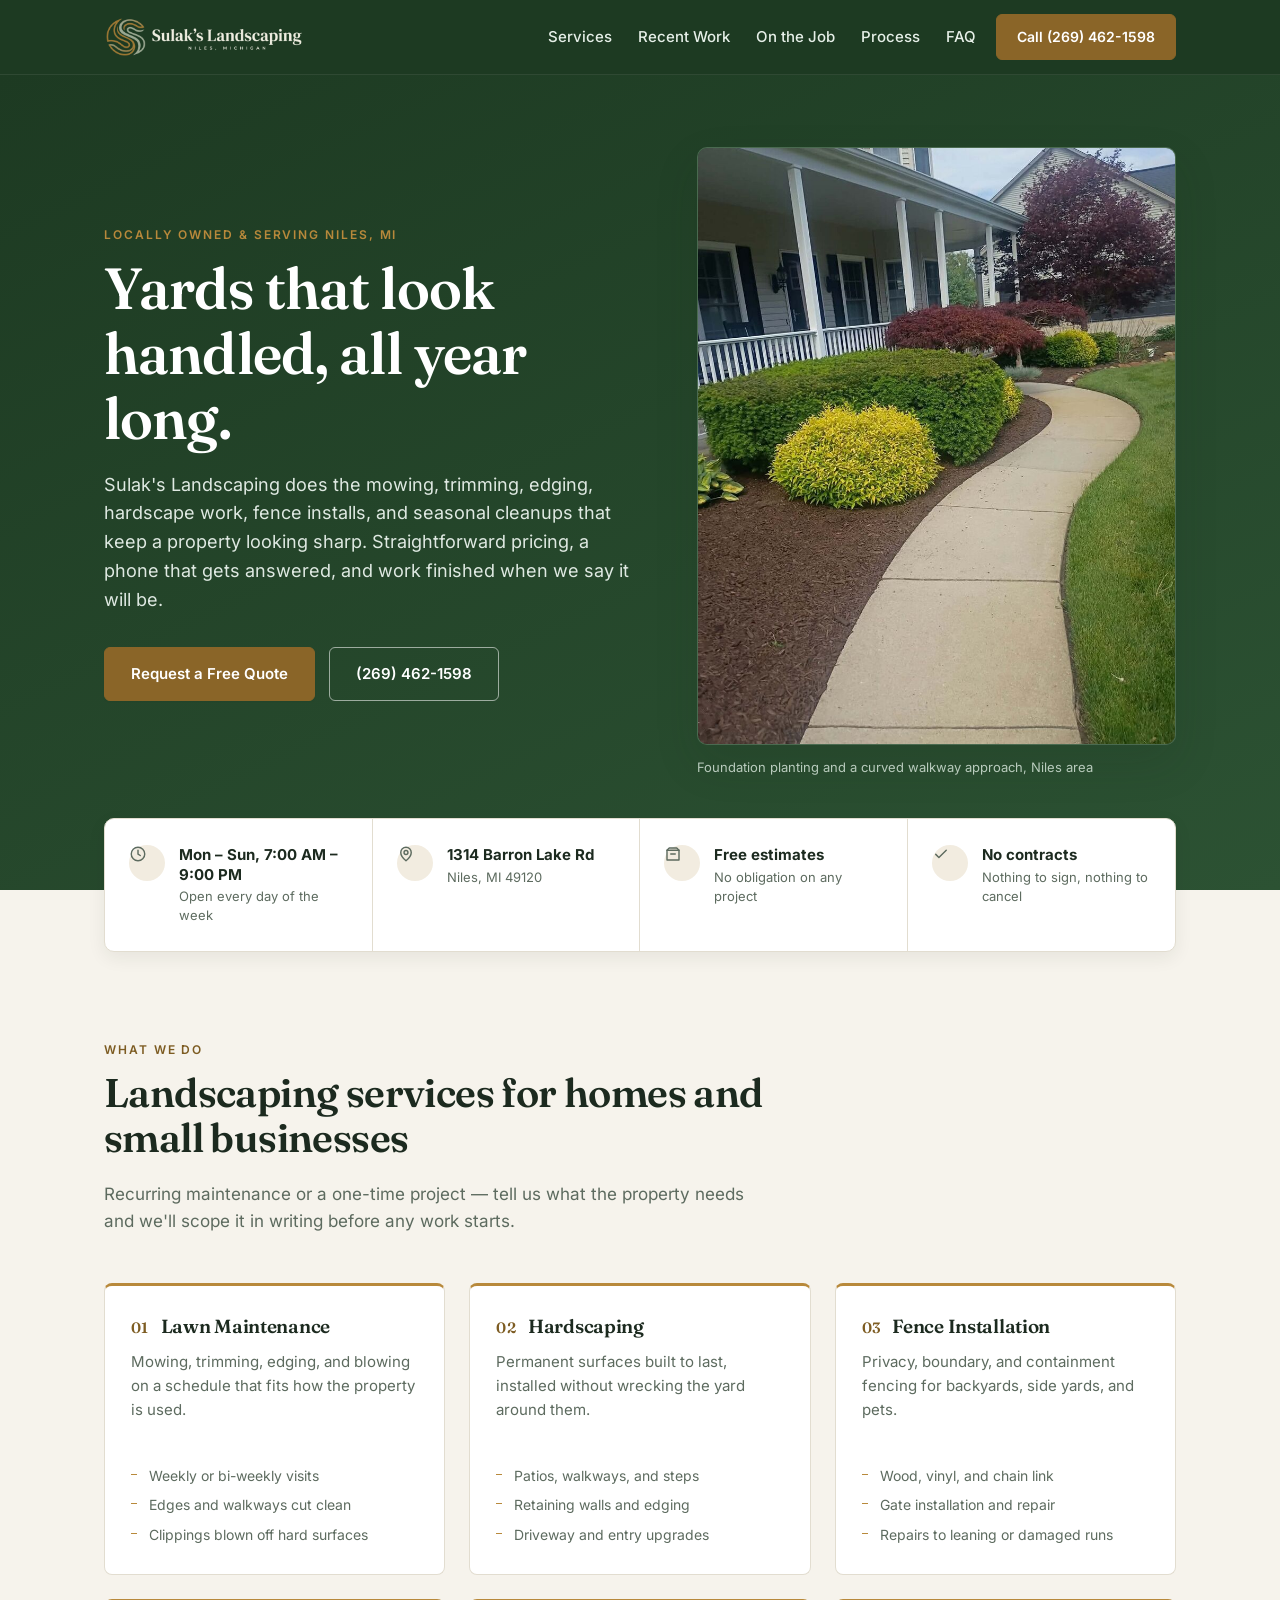
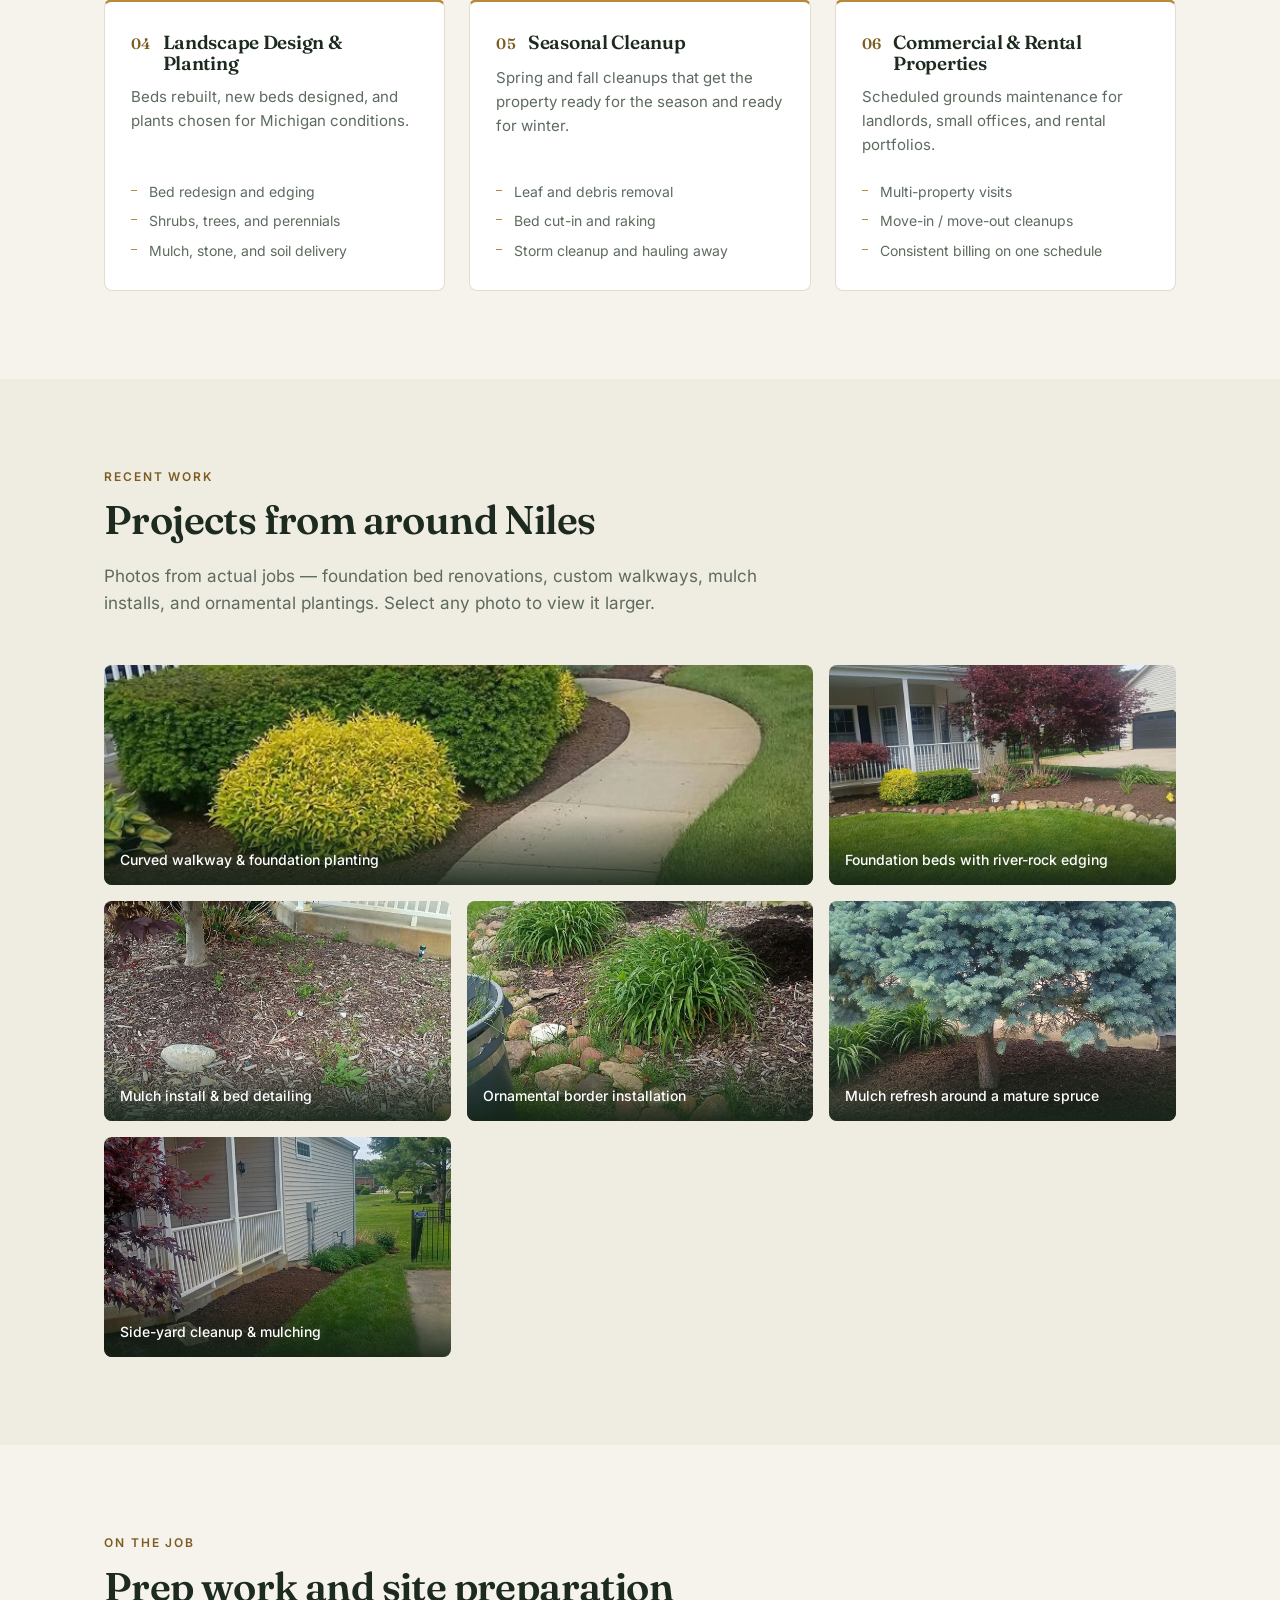
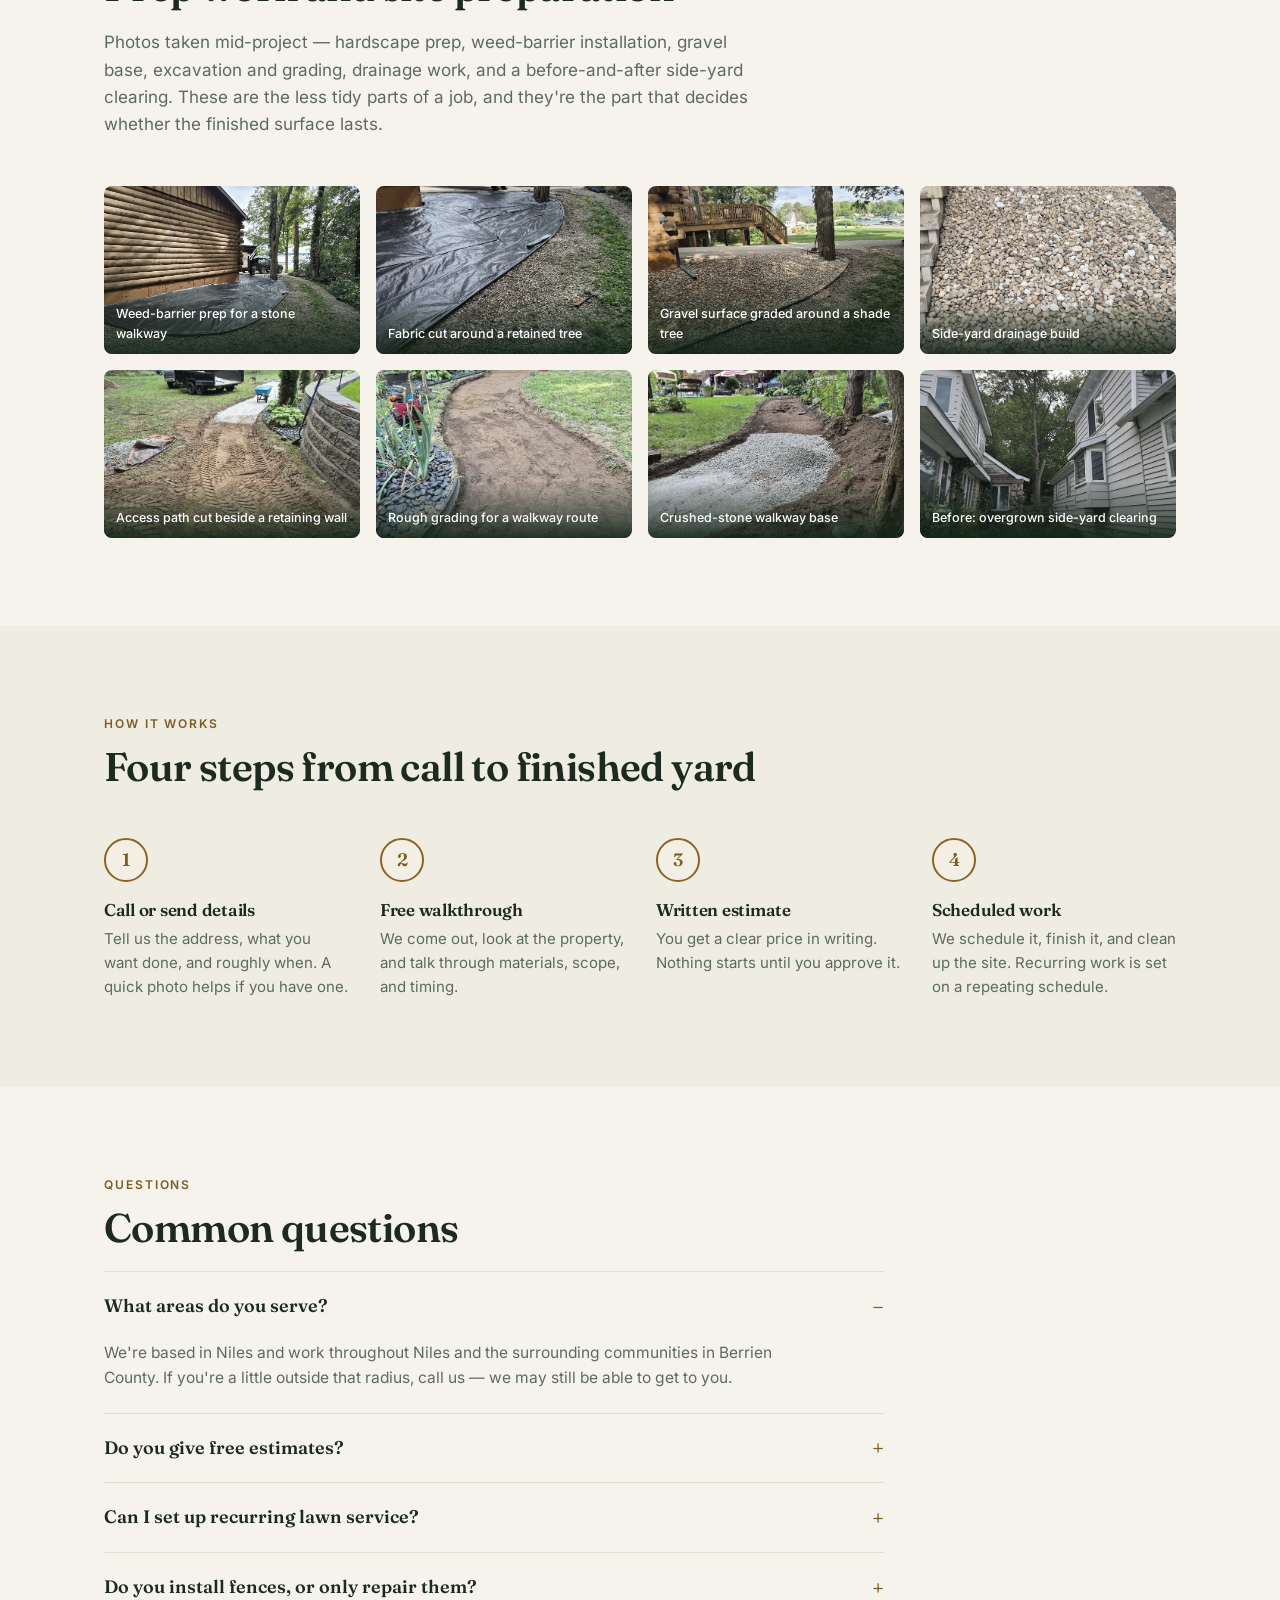
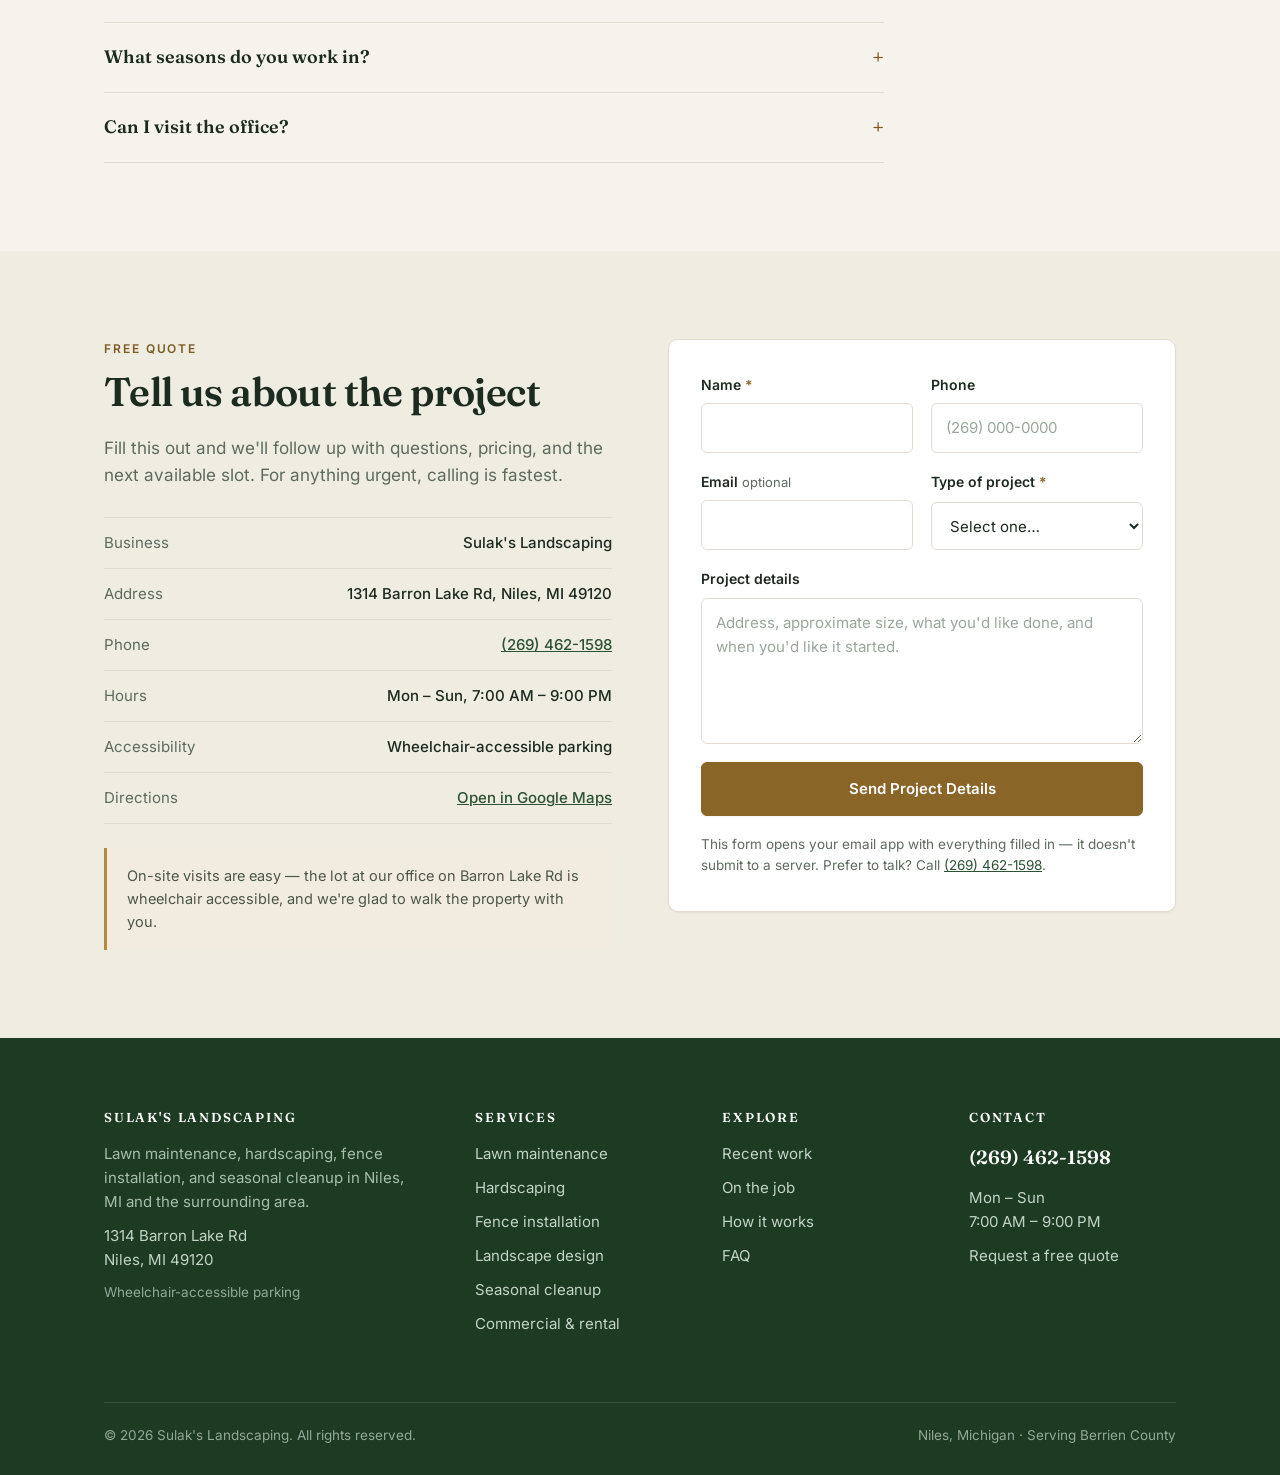
==== commit 177d981b: "Header: use supplied logo lockup; emblem-only variant on phones" ====
--- a/index.html
+++ b/index.html
@@ -6,14 +6,17 @@
 <title>Sulak's Landscaping | Lawn Care &amp; Hardscaping in Niles, MI</title>
 <meta name="description" content="Sulak's Landscaping serves Niles, MI and the surrounding area with lawn maintenance, hardscaping, fence installation, and seasonal yard cleanup. Call (269) 462-1598 for a free quote.">
 <meta name="theme-color" content="#1d3a22">
-<link rel="canonical" href="https://lethalx12345.github.io/sulaks-landscaping/">
+<link rel="canonical" href="https://sulakslandscaping.com/">
 
 <meta property="og:type" content="website">
 <meta property="og:title" content="Sulak's Landscaping | Lawn Care &amp; Hardscaping in Niles, MI">
 <meta property="og:description" content="Lawn maintenance, hardscaping, fence installation, and seasonal cleanup in Niles, MI. Free estimates, open 7 days a week. Call (269) 462-1598.">
-<meta property="og:image" content="https://lethalx12345.github.io/sulaks-landscaping/assets/hero.jpg">
-<meta property="og:url" content="https://lethalx12345.github.io/sulaks-landscaping/">
+<meta property="og:image" content="https://sulakslandscaping.com/assets/hero.jpg">
+<meta property="og:url" content="https://sulakslandscaping.com/">
 <meta name="twitter:card" content="summary_large_image">
+<meta name="twitter:image" content="https://sulakslandscaping.com/assets/hero.jpg">
+<meta name="twitter:title" content="Sulak's Landscaping | Lawn Care &amp; Hardscaping in Niles, MI">
+<meta name="twitter:description" content="Lawn maintenance, hardscaping, fence installation, and seasonal cleanup in Niles, MI. Free estimates, open 7 days a week. Call (269) 462-1598.">
 
 <link rel="icon" href="data:image/svg+xml,%3Csvg xmlns='http://www.w3.org/2000/svg' viewBox='0 0 48 48'%3E%3Ccircle cx='24' cy='24' r='24' fill='%232e6b3a'/%3E%3Cpath d='M24 38c0-9 5-16 14-19-1 10-6 17-14 19z' fill='%23e6f0e7'/%3E%3Cpath d='M24 38c0-11-5-19-14-22 1 11 6 19 14 22z' fill='%23bfe0c4'/%3E%3Crect x='22.6' y='30' width='2.8' height='12' rx='1.2' fill='%237a5c3e'/%3E%3C/svg%3E">
 <link rel="apple-touch-icon" href="assets/hero.jpg">
@@ -25,12 +28,11 @@
 <script type="application/ld+json">
 {
   "@context": "https://schema.org",
-  "@type": "LandscapingService",
+  "@type": "HomeAndConstructionBusiness",
   "name": "Sulak's Landscaping",
-  "image": "https://lethalx12345.github.io/sulaks-landscaping/assets/hero.jpg",
-  "url": "https://lethalx12345.github.io/sulaks-landscaping/",
-  "telephone": "+1-269-462-1598",
-  "priceRange": "Free estimates",
+  "image": "https://sulakslandscaping.com/assets/hero.jpg",
+  "url": "https://sulakslandscaping.com/",
+  "telephone": "+12694621598",
   "description": "Lawn maintenance, hardscaping, fence installation, landscape design and planting, and seasonal cleanup for homes and small businesses in Niles, MI and surrounding Berrien County communities.",
   "address": {
     "@type": "PostalAddress",
@@ -61,8 +63,7 @@
       { "@type": "Offer", "itemOffered": { "@type": "Service", "name": "Seasonal Cleanup" } },
       { "@type": "Offer", "itemOffered": { "@type": "Service", "name": "Commercial and Rental Property Maintenance" } }
     ]
-  },
-  "knowsAbout": ["Wheelchair accessible parking", "Free estimates", "Same-day contact"]
+  }
 }
 </script>
 </head>
@@ -73,17 +74,11 @@
 <header class="site-header">
   <div class="wrap header-inner">
     <a class="brand" href="#main">
-      <svg width="38" height="38" viewBox="0 0 48 48" role="img" aria-label="Sulak's Landscaping logo">
-        <circle cx="24" cy="24" r="23" fill="#ffffff" fill-opacity="0.1"/>
-        <circle cx="24" cy="24" r="23" fill="none" stroke="#b8893b" stroke-width="1.4"/>
-        <path d="M24 38c0-9 5-16 14-19-1 10-6 17-14 19z" fill="#e8efe9"/>
-        <path d="M24 38c0-11-5-19-14-22 1 11 6 19 14 22z" fill="#b9cbbd"/>
-        <rect x="22.6" y="30" width="2.8" height="12" rx="1.2" fill="#b8893b"/>
-      </svg>
-      <span>
-        <span class="brand-name">Sulak's Landscaping</span>
-        <span class="brand-eyebrow">Niles, Michigan</span>
-      </span>
+      <picture>
+        <source media="(max-width: 560px)" srcset="assets/logo-emblem-m.png">
+        <img class="brand-logo" src="assets/logo-sulaks.png" width="620" height="130"
+             alt="Sulak's Landscaping — Niles, Michigan">
+      </picture>
     </a>
 
     <div class="header-actions">
@@ -622,7 +617,7 @@
     <button class="lb-nav lb-next" id="lb-next" aria-label="Next photo">&#8250;</button>
   </div>
   <figure class="lb-figure">
-    <img id="lb-img" src="" alt="">
+    <img id="lb-img" src="" alt="" width="1200" height="800">
     <figcaption id="lb-caption"></figcaption>
     <p class="lb-counter" id="lb-counter" aria-live="polite"></p>
   </figure>
--- a/css/style.css
+++ b/css/style.css
@@ -145,6 +145,13 @@
 }
 .brand { display: flex; align-items: center; gap: 12px; text-decoration: none; color: #fff; min-width: 0; }
 .brand svg { flex: 0 0 auto; }
+.brand-logo {
+  display: block;
+  width: 200px; height: auto;
+  flex: 0 1 auto;
+}
+/* The emblem-only variant is square, so its width must be reduced on phones
+   or the header row overflows. Placed last so it wins the cascade. */
 .brand-name {
   display: block;
   font-family: var(--font-head); font-size: 19px; font-weight: 600; line-height: 1.15;
@@ -188,6 +195,7 @@
 }
 
 @media (max-width: 860px) {
+  .brand-logo { width: 172px; }
   .nav-toggle { display: flex; }
   .nav {
     position: absolute; top: 100%; left: 0; right: 0;
@@ -209,12 +217,16 @@
 @media (max-width: 460px) {
   .header-inner { gap: 10px; }
   .brand { gap: 9px; }
-  .brand svg { width: 30px; height: 30px; }
-  .brand-name { font-size: 16px; }
-  .brand-eyebrow { font-size: 9.5px; letter-spacing: 0.1em; }
   .header-actions { gap: 8px; }
   .header-phone { padding: 8px 10px; font-size: 12px; }
   .nav-toggle { width: 40px; height: 40px; font-size: 16px; }
+  .brand-logo { width: 132px; }
+}
+
+/* Phone-width emblem lockup: square source, so width must shrink.
+   Declared last so it overrides the 860px rule above. */
+@media (max-width: 560px) {
+  .brand-logo { width: 42px; }
 }
 
 /* ============================================================
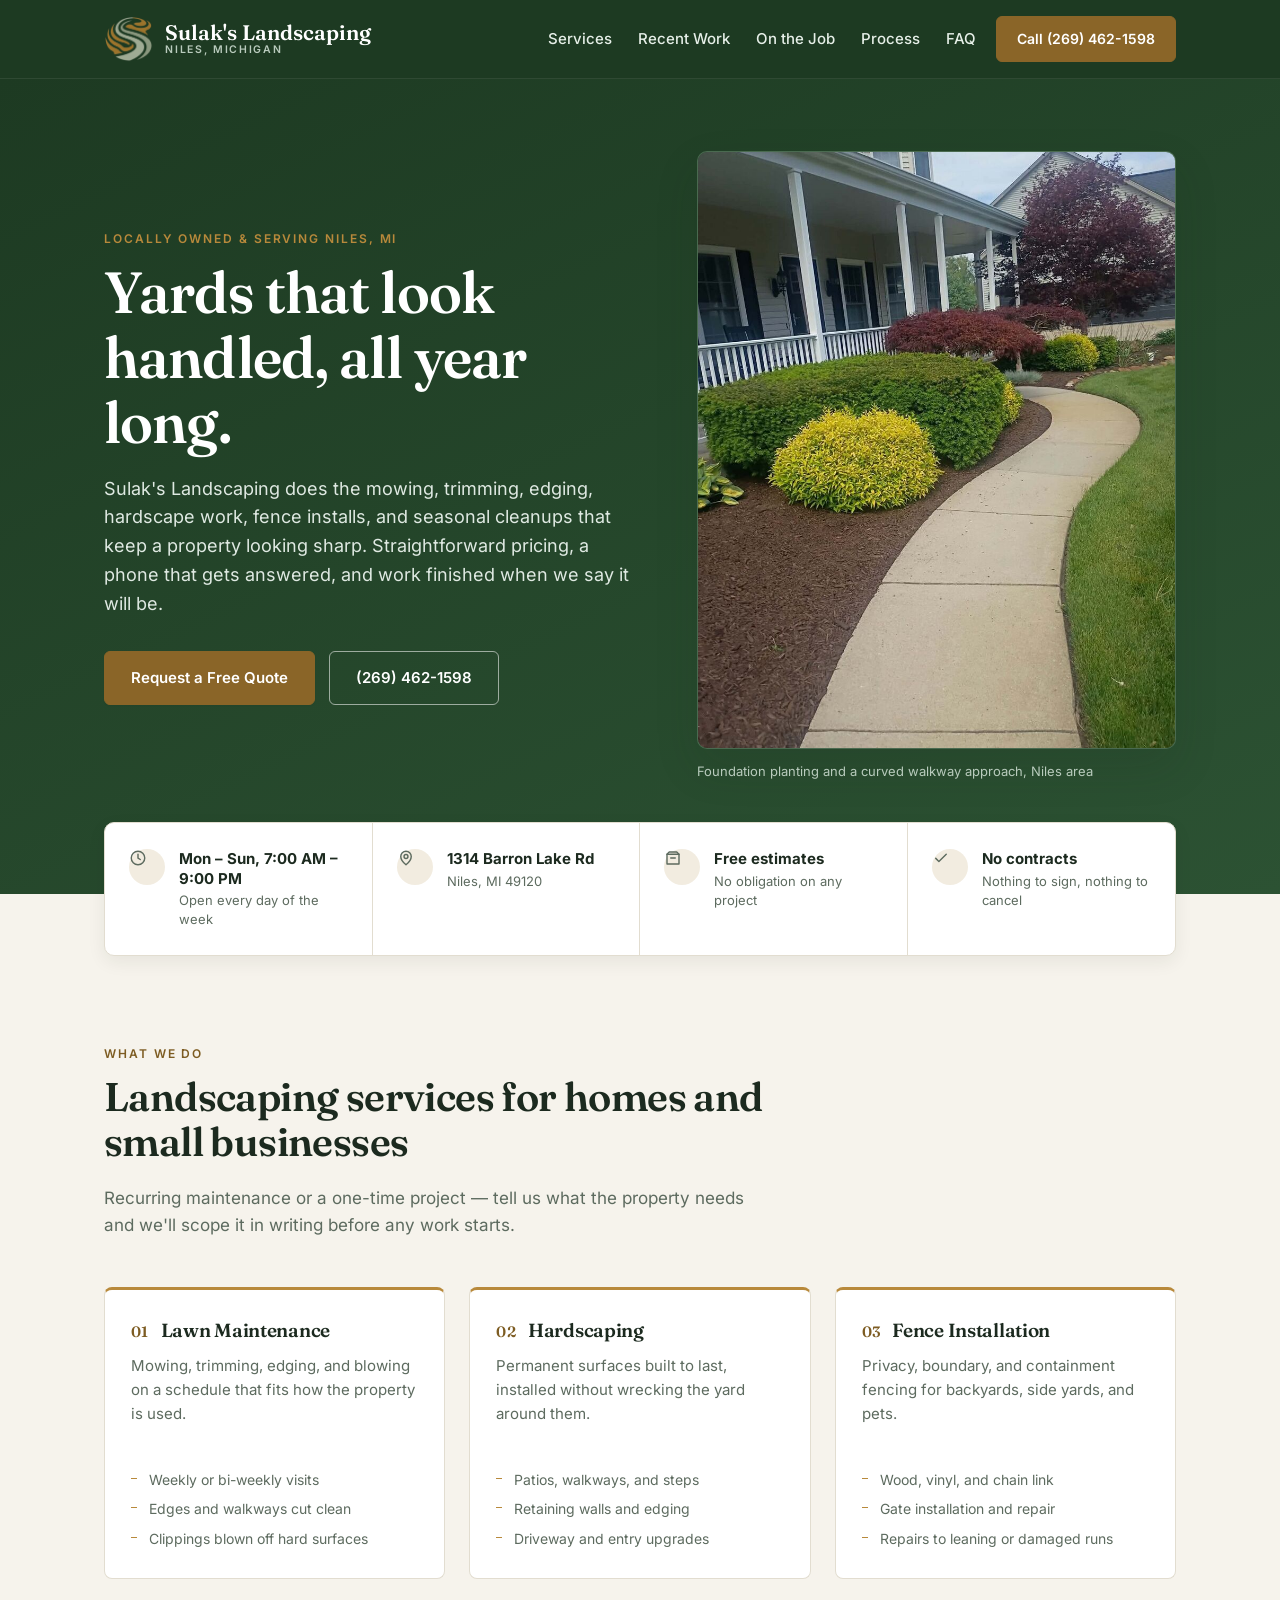
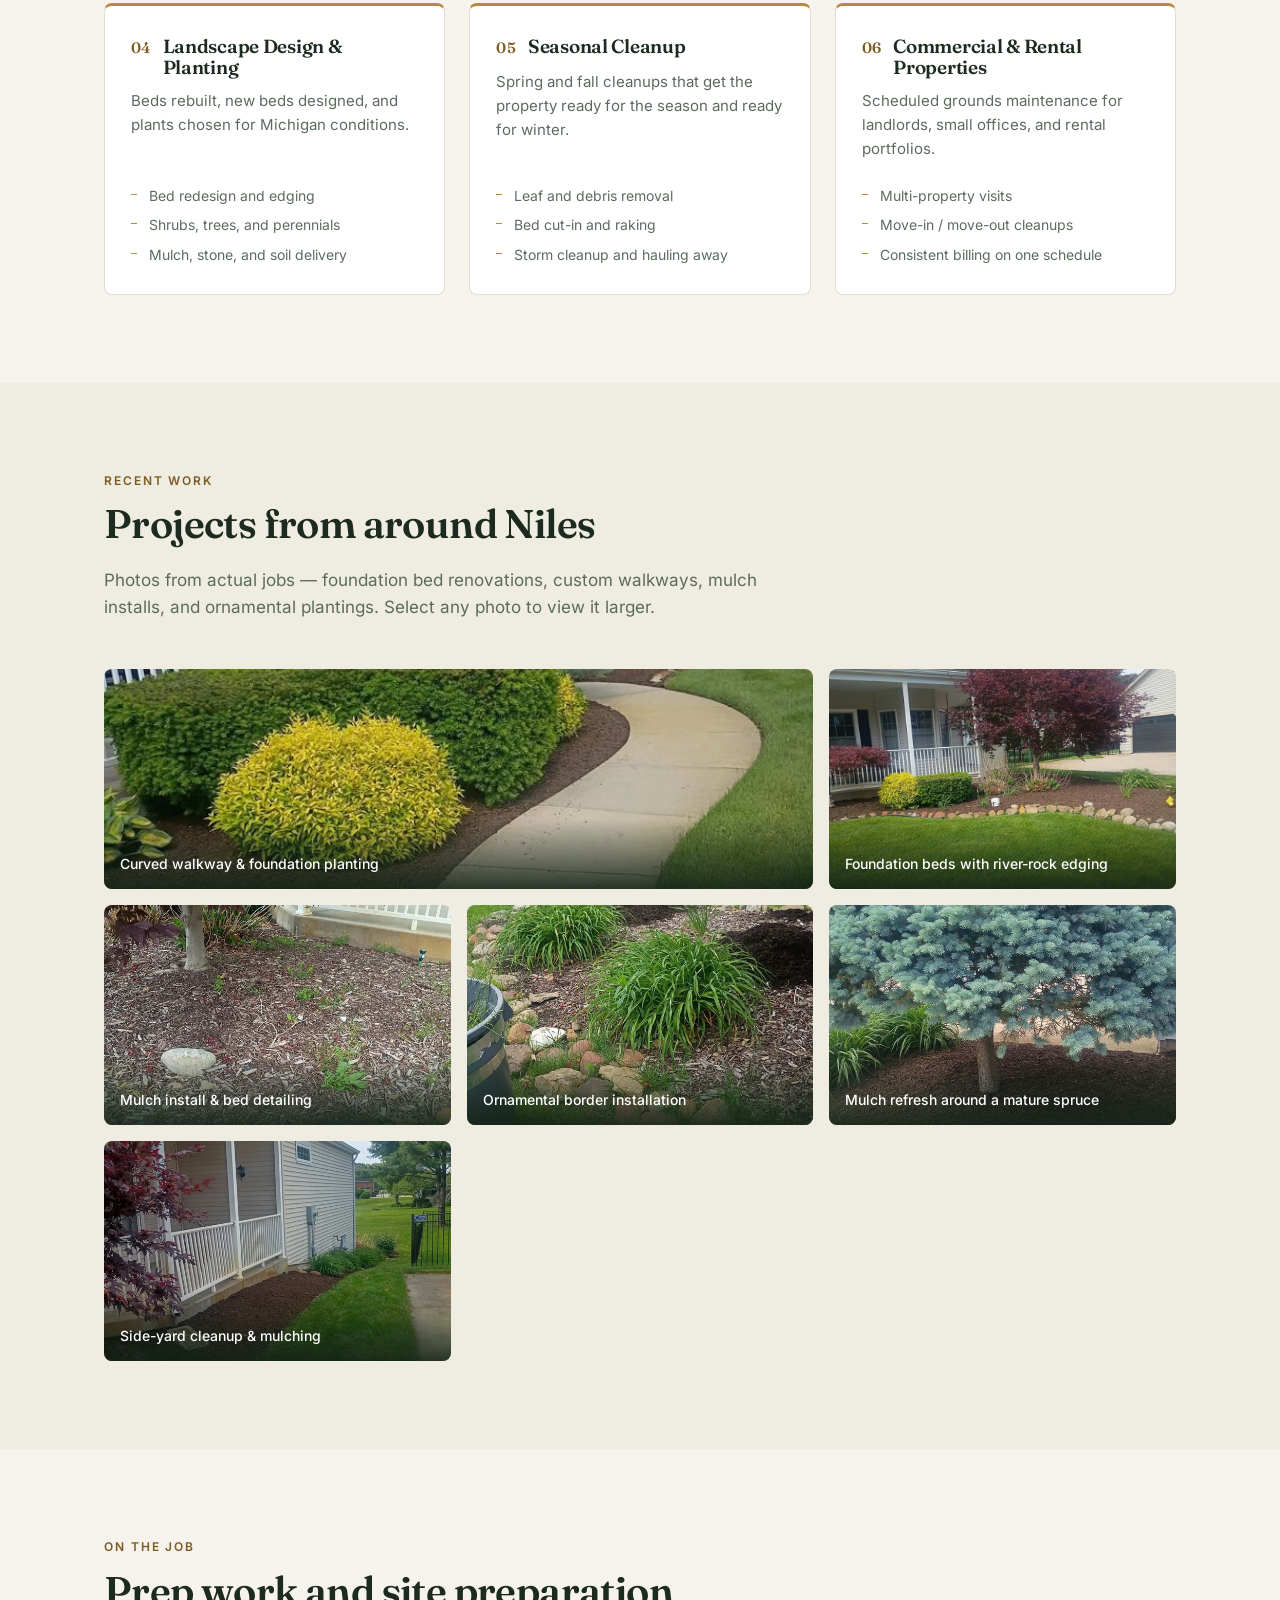
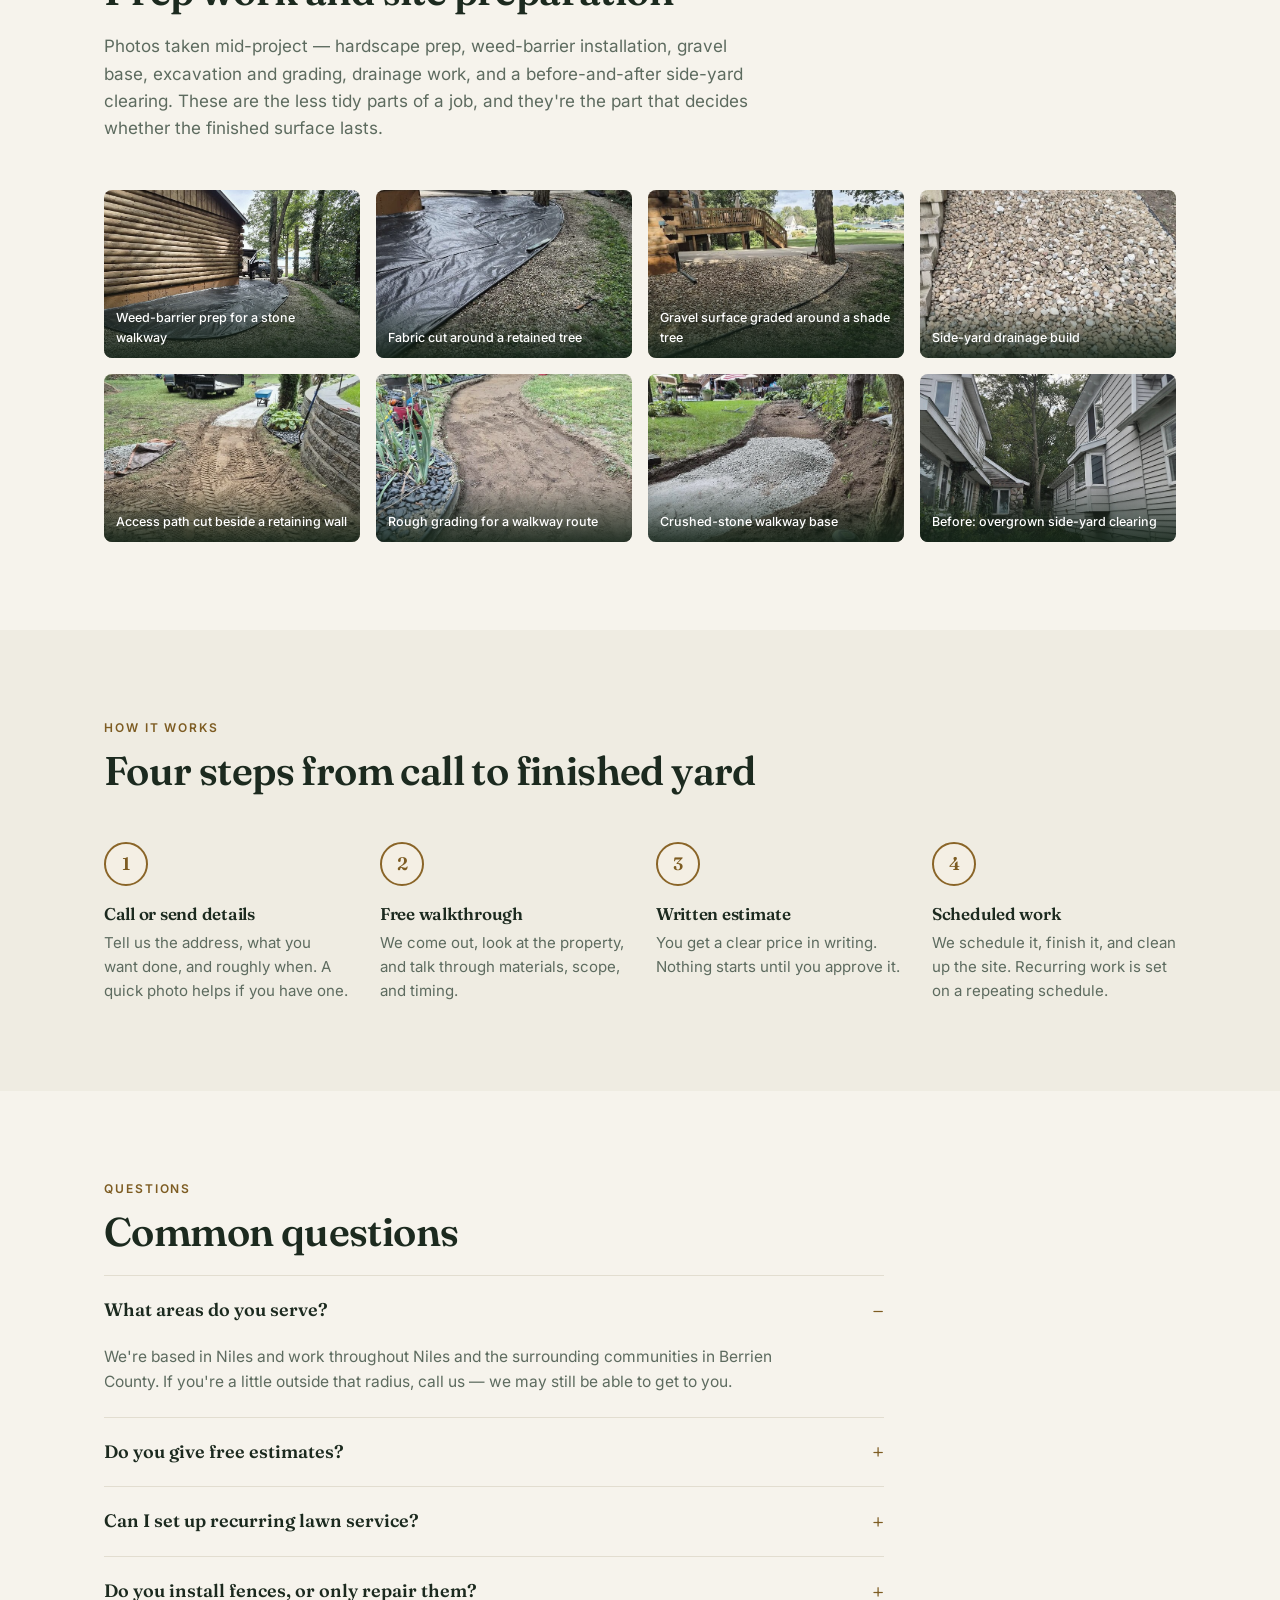
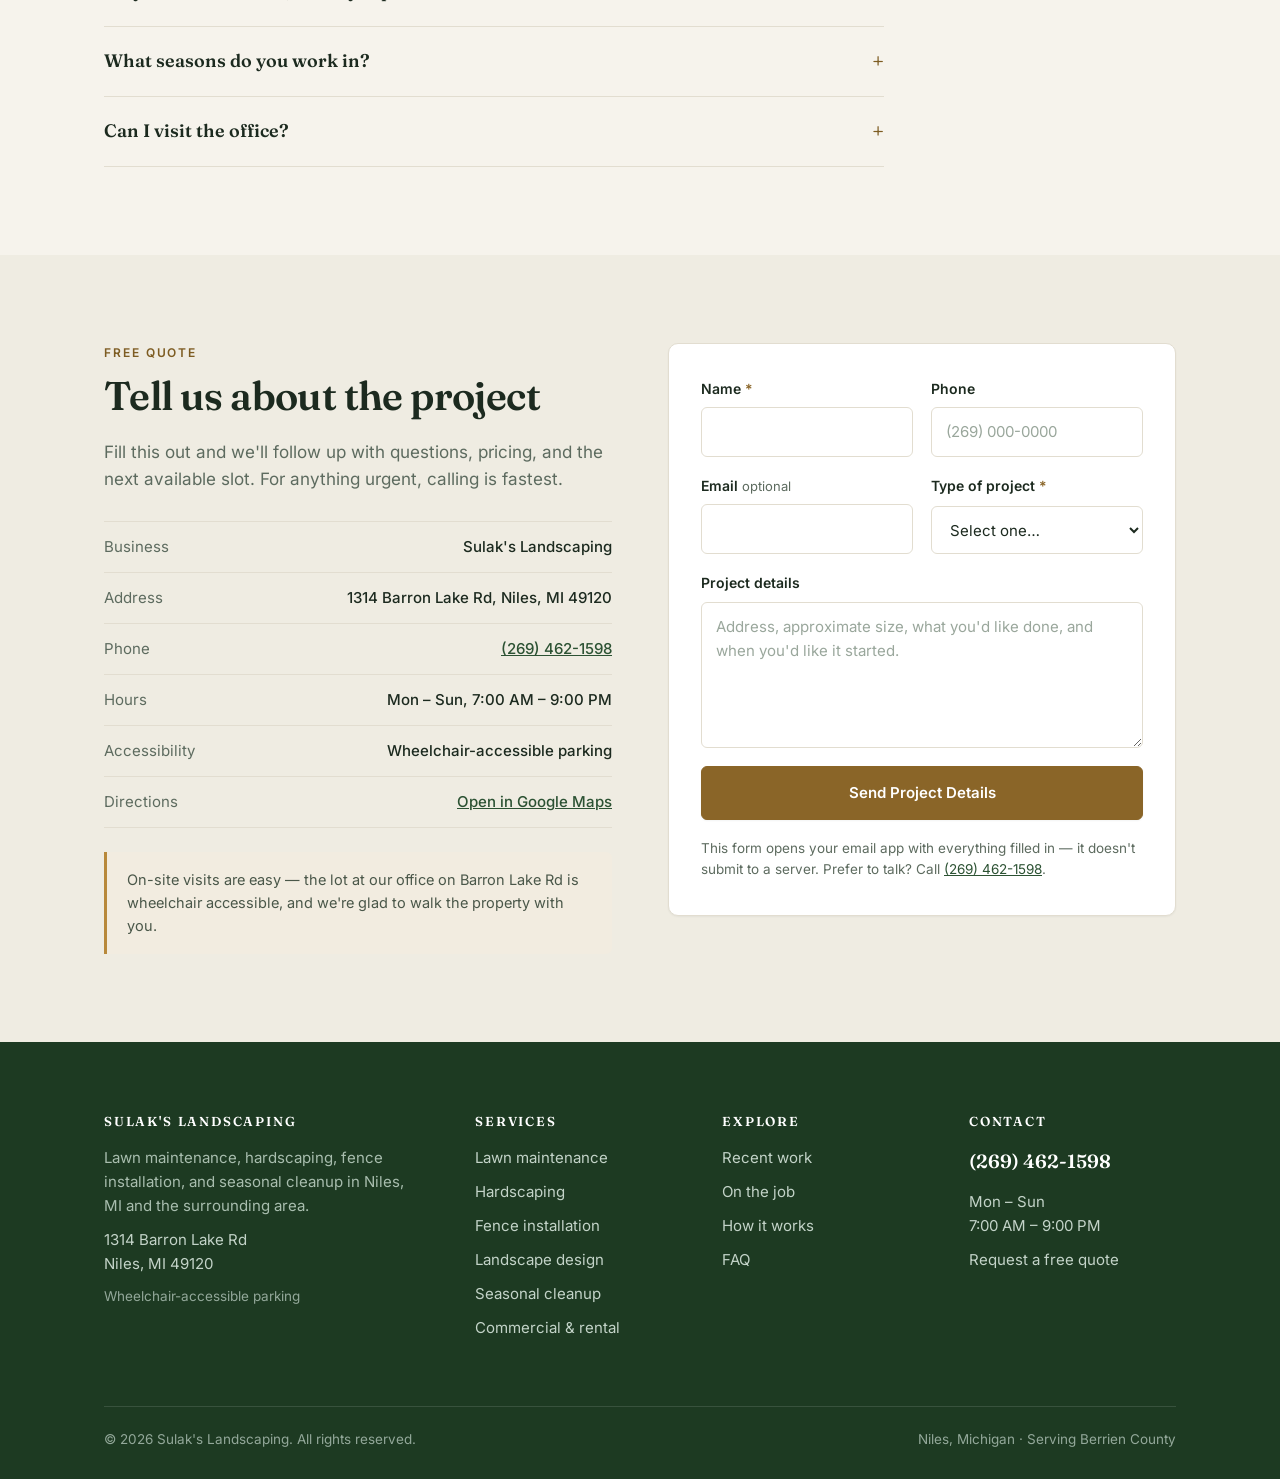
==== commit 3c4b29cc: "Header: new Sulak's emblem mark with wordmark and location set as text for legibility" ====
--- a/index.html
+++ b/index.html
@@ -74,11 +74,12 @@
 <header class="site-header">
   <div class="wrap header-inner">
     <a class="brand" href="#main">
-      <picture>
-        <source media="(max-width: 560px)" srcset="assets/logo-emblem-m.png">
-        <img class="brand-logo" src="assets/logo-sulaks.png" width="620" height="130"
-             alt="Sulak's Landscaping — Niles, Michigan">
-      </picture>
+      <img class="brand-logo" src="assets/logo-mark.png" width="200" height="187"
+           alt="Sulak's Landscaping logo">
+      <span class="brand-text">
+        <span class="brand-name">Sulak's Landscaping</span>
+        <span class="brand-eyebrow">Niles, Michigan</span>
+      </span>
     </a>
 
     <div class="header-actions">
--- a/css/style.css
+++ b/css/style.css
@@ -23,7 +23,7 @@
   --max: 1120px;
   --gutter: 24px;
   --section-y: 88px;
-  --header-h: 74px;
+  --header-h: 78px;
 
   /* Shape */
   --r-sm: 6px;
@@ -145,21 +145,25 @@
 }
 .brand { display: flex; align-items: center; gap: 12px; text-decoration: none; color: #fff; min-width: 0; }
 .brand svg { flex: 0 0 auto; }
+/* Emblem mark from the supplied brand lockup. The wordmark and location line
+   are set in HTML instead of being baked into the image, so they stay legible
+   at every viewport instead of shrinking to a few pixels. */
 .brand-logo {
   display: block;
-  width: 200px; height: auto;
-  flex: 0 1 auto;
-}
-/* The emblem-only variant is square, so its width must be reduced on phones
-   or the header row overflows. Placed last so it wins the cascade. */
+  width: auto; height: 46px;
+  flex: 0 0 auto;
+}
+.brand-text { display: block; min-width: 0; }
 .brand-name {
   display: block;
-  font-family: var(--font-head); font-size: 19px; font-weight: 600; line-height: 1.15;
+  font-family: var(--font-head); font-size: 21px; font-weight: 600; line-height: 1.12;
+  white-space: nowrap;
 }
 .brand-eyebrow {
   display: block;
-  font-size: 11px; font-weight: 600; letter-spacing: 0.14em;
-  text-transform: uppercase; color: #b9cbbd;
+  font-size: 10.5px; font-weight: 600; letter-spacing: 0.16em;
+  text-transform: uppercase; color: #b9cbbd; line-height: 1.2;
+  white-space: nowrap;
 }
 
 .header-actions { display: flex; align-items: center; gap: 20px; flex: 0 0 auto; }
@@ -195,7 +199,6 @@
 }
 
 @media (max-width: 860px) {
-  .brand-logo { width: 172px; }
   .nav-toggle { display: flex; }
   .nav {
     position: absolute; top: 100%; left: 0; right: 0;
@@ -220,13 +223,15 @@
   .header-actions { gap: 8px; }
   .header-phone { padding: 8px 10px; font-size: 12px; }
   .nav-toggle { width: 40px; height: 40px; font-size: 16px; }
-  .brand-logo { width: 132px; }
-}
-
-/* Phone-width emblem lockup: square source, so width must shrink.
-   Declared last so it overrides the 860px rule above. */
-@media (max-width: 560px) {
-  .brand-logo { width: 42px; }
+  .brand-logo { height: 40px; }
+  .brand-name { font-size: 18px; }
+  .brand-eyebrow { font-size: 9.5px; letter-spacing: 0.12em; }
+}
+
+/* Below this the phone number and toggle crowd the brand, so drop the
+   location line only. The business name stays visible. */
+@media (max-width: 420px) {
+  .brand-eyebrow { display: none; }
 }
 
 /* ============================================================
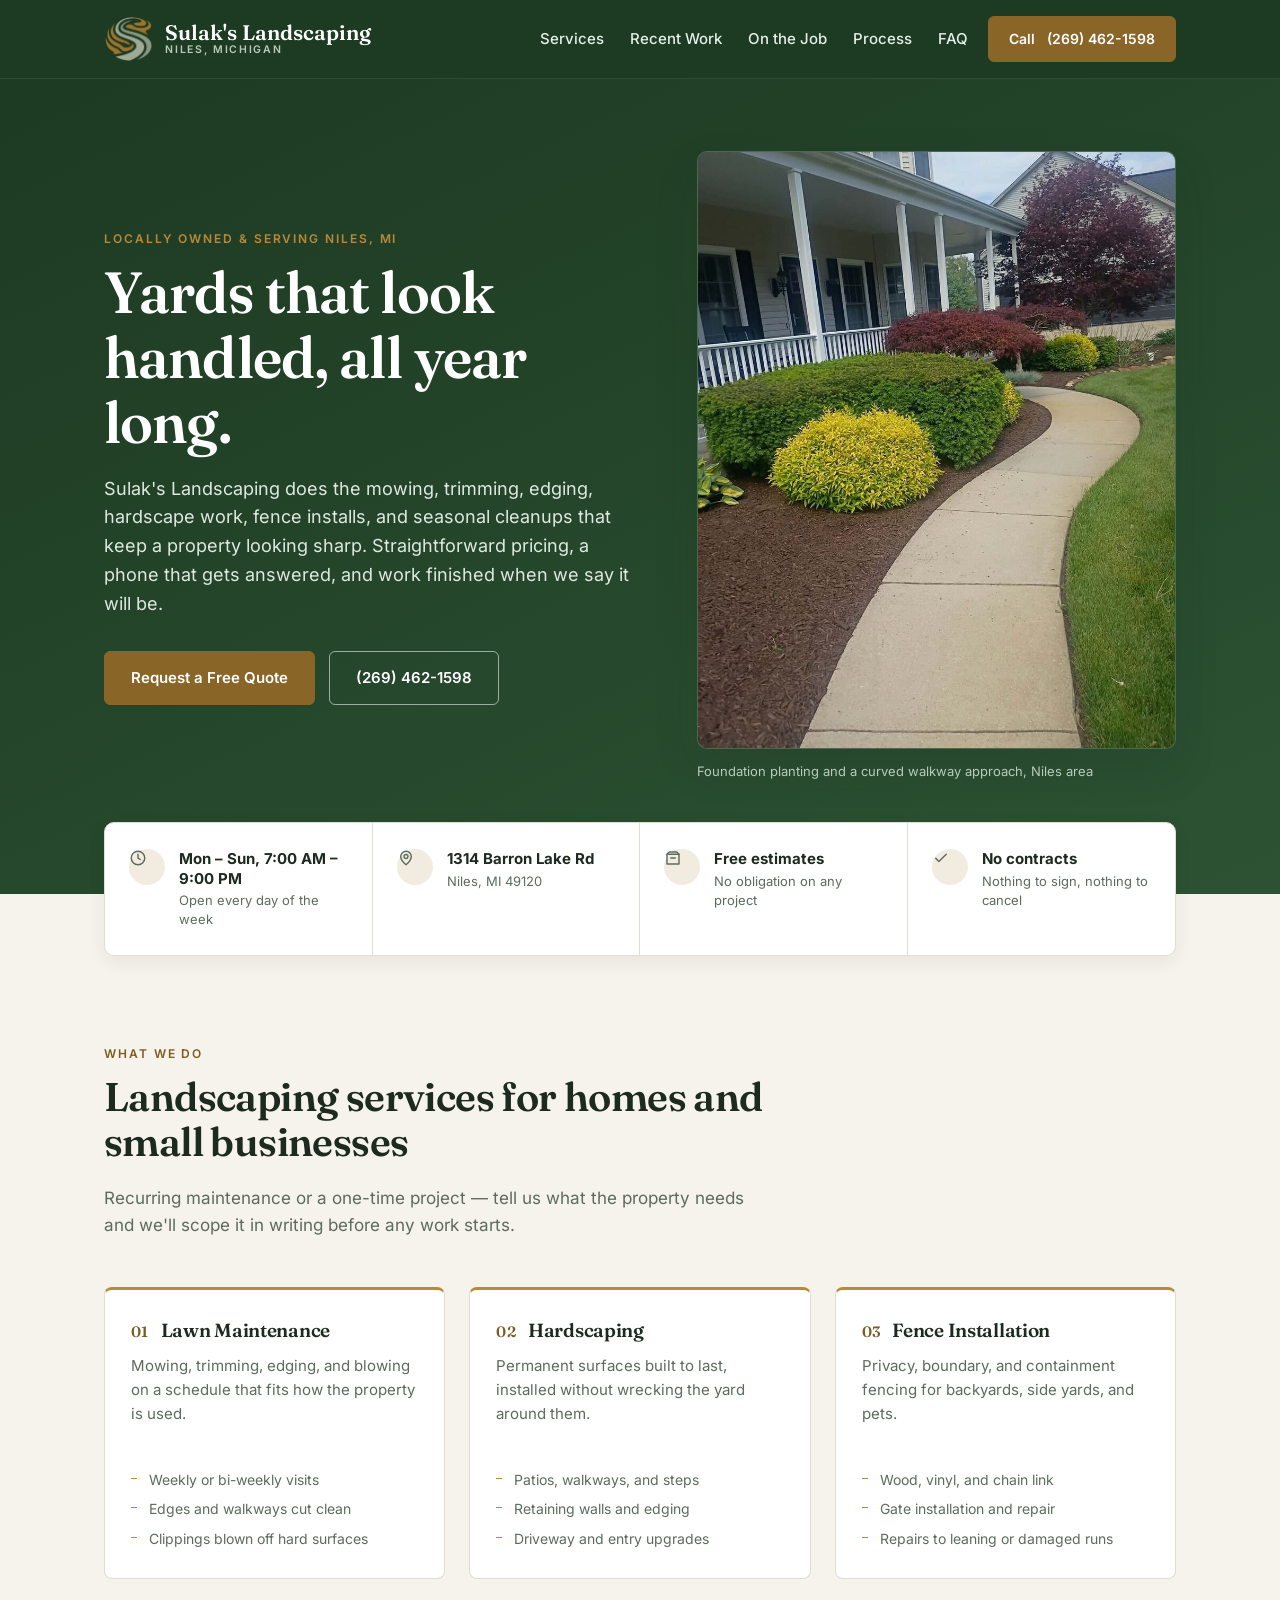
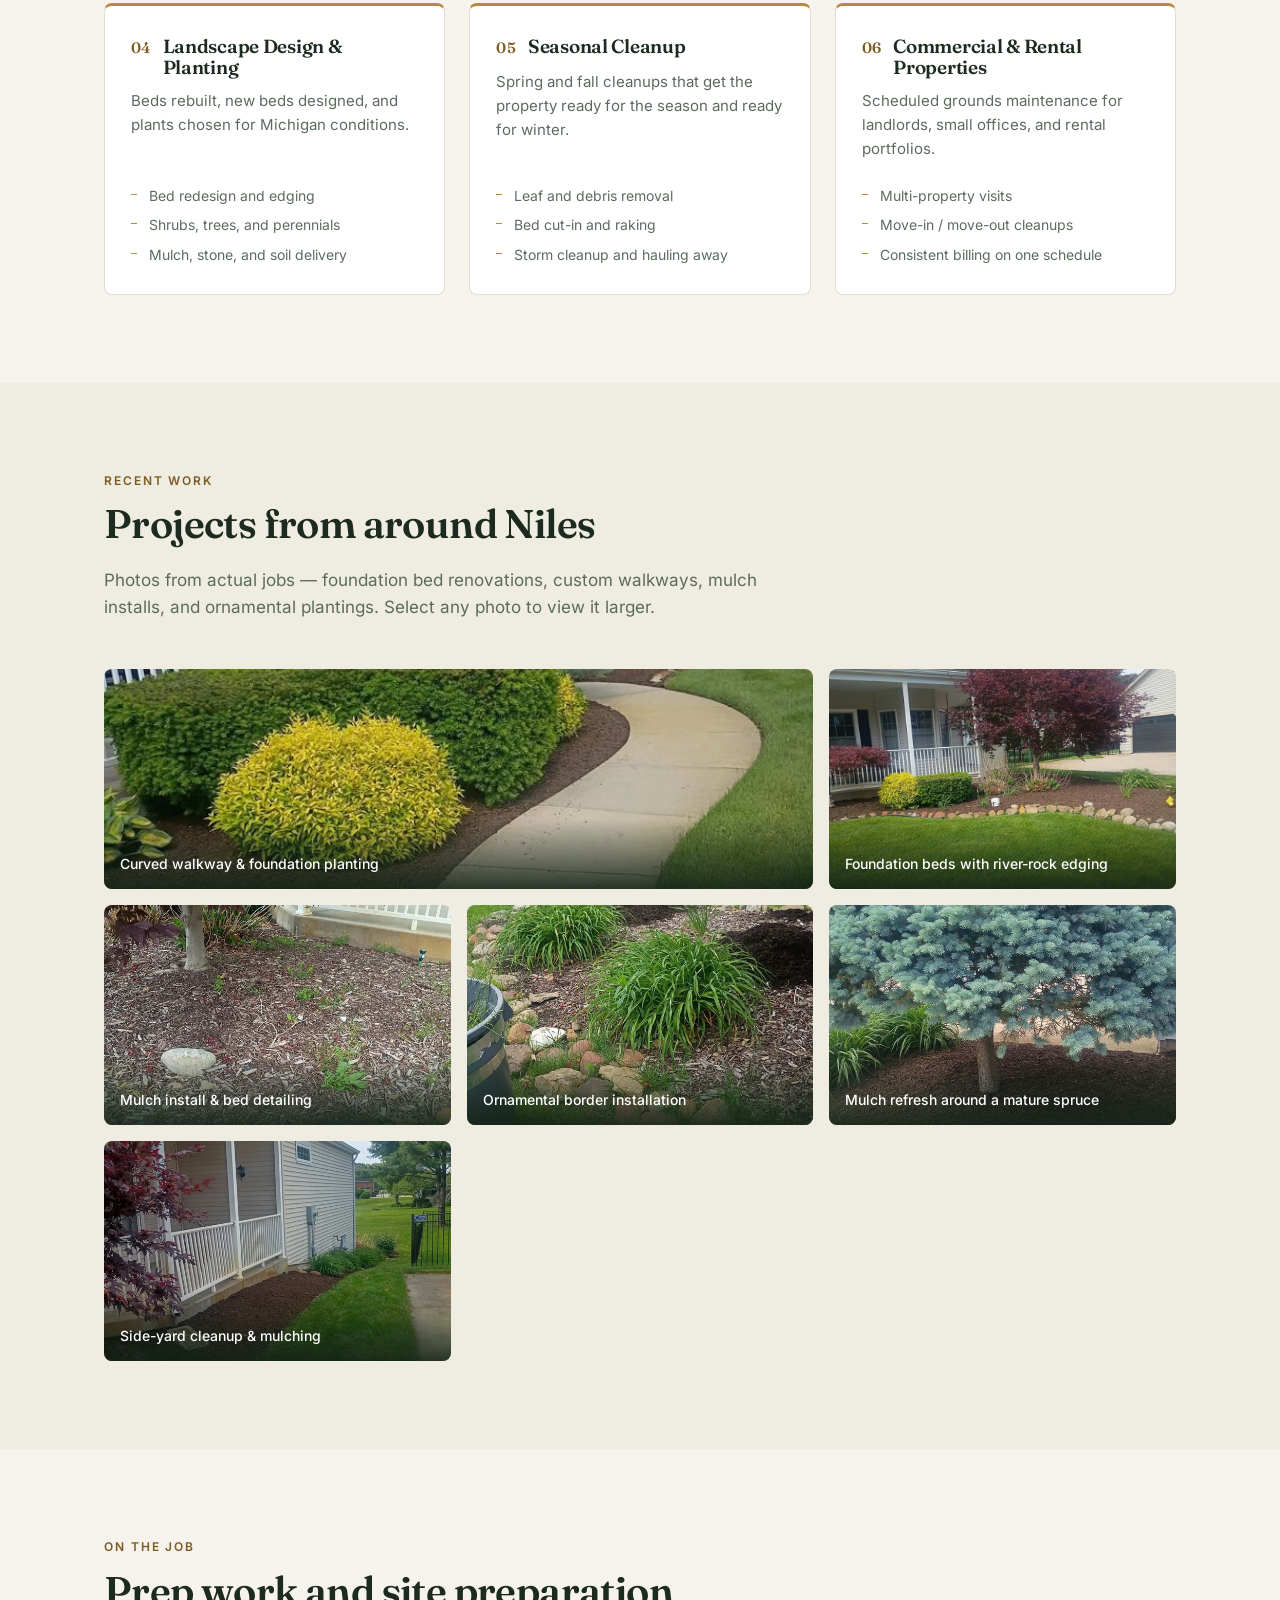
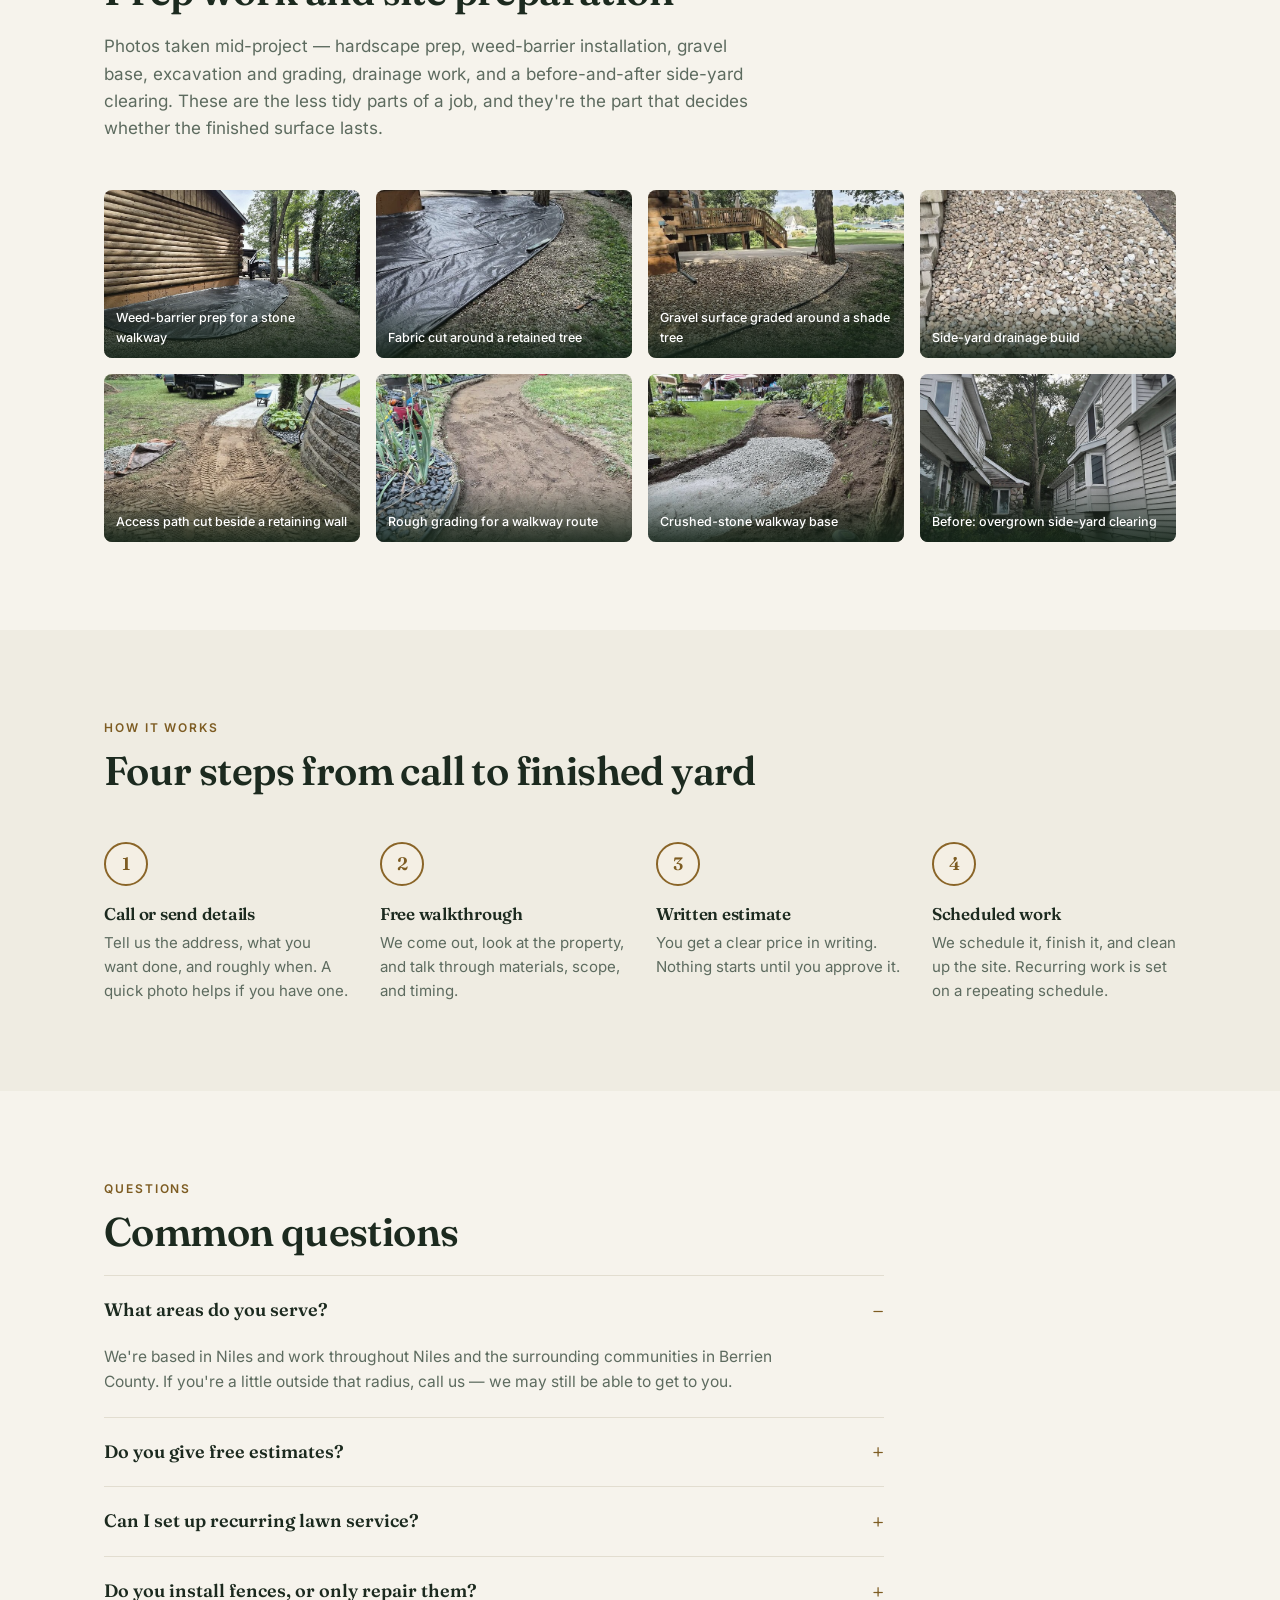
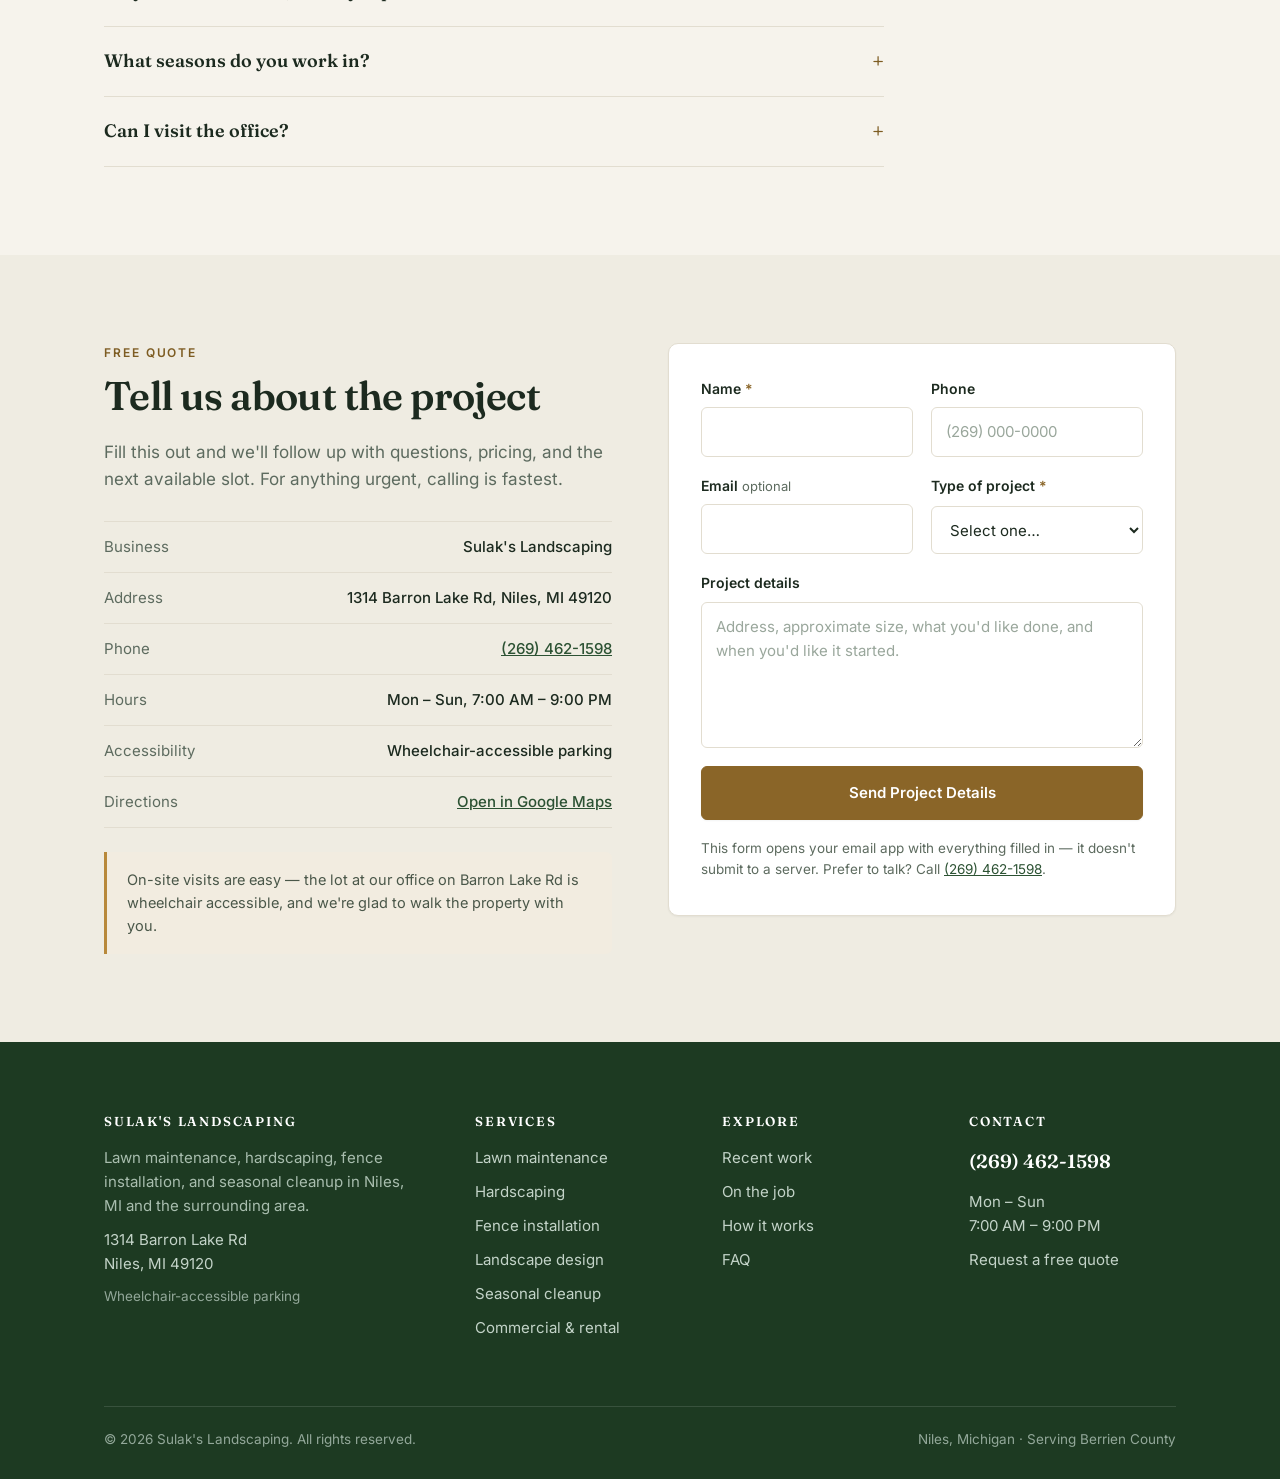
==== commit bfc138cf: "Mobile header: fix wordmark truncation and call-button overlap" ====
--- a/index.html
+++ b/index.html
@@ -90,7 +90,7 @@
         <a href="#process">Process</a>
         <a href="#faq">FAQ</a>
       </nav>
-      <a class="btn header-phone" href="tel:+12694621598">Call (269) 462-1598</a>
+      <a class="btn header-phone" href="tel:+12694621598">Call<span class="full-number">&nbsp;(269) 462-1598</span><span class="short-number">&nbsp;Now</span></a>
       <button class="nav-toggle" aria-expanded="false" aria-label="Open navigation" aria-controls="main-nav">☰</button>
     </div>
   </div>
--- a/css/style.css
+++ b/css/style.css
@@ -143,7 +143,7 @@
   display: flex; align-items: center; justify-content: space-between; gap: 24px;
   min-height: var(--header-h);
 }
-.brand { display: flex; align-items: center; gap: 12px; text-decoration: none; color: #fff; min-width: 0; }
+.brand { display: flex; align-items: center; gap: 12px; text-decoration: none; color: #fff; min-width: 0; flex: 1 1 auto; }
 .brand svg { flex: 0 0 auto; }
 /* Emblem mark from the supplied brand lockup. The wordmark and location line
    are set in HTML instead of being baked into the image, so they stay legible
@@ -153,11 +153,42 @@
   width: auto; height: 46px;
   flex: 0 0 auto;
 }
-.brand-text { display: block; min-width: 0; }
+.brand-text { display: block; flex: 1 1 auto; min-width: 0; overflow: hidden; }
 .brand-name {
   display: block;
   font-family: var(--font-head); font-size: 21px; font-weight: 600; line-height: 1.12;
   white-space: nowrap;
+}
+/* Phones: step the wordmark down until it fits beside the phone button. */
+@media (max-width: 860px) {
+  .brand-name { font-size: 17px; }
+  .brand-eyebrow { font-size: 10px; letter-spacing: 0.14em; }
+}
+@media (max-width: 640px) {
+  .brand-name { font-size: 16px; }
+  .brand-eyebrow { display: none; }
+}
+@media (max-width: 470px) {
+  .brand-name { font-size: 15px; }
+  .brand-logo { height: 34px; }
+  .brand { gap: 8px; }
+}
+@media (max-width: 400px) {
+  .brand-name { font-size: 14px; }
+}
+@media (max-width: 370px) {
+  .brand-name { font-size: 13px; }
+  .header-inner { gap: 8px; }
+  .brand { gap: 7px; }
+  .header-actions { gap: 6px; }
+  .brand-logo { height: 32px; }
+  .nav-toggle { width: 38px; height: 38px; }
+  .header-phone { padding: 8px 10px; font-size: 12px; }
+}
+/* 320px-class screens cannot fit the full wordmark beside the call button
+   without the two touching, so the emblem carries the brand alone there. */
+@media (max-width: 344px) {
+  .brand-text { display: none; }
 }
 .brand-eyebrow {
   display: block;
@@ -188,6 +219,8 @@
   border-radius: var(--r-sm);
 }
 .header-phone:hover { background: #6f4f1e; border-color: #6f4f1e; }
+/* Short label is phone-only; the full number shows everywhere else. */
+.header-phone .short-number { display: none; }
 
 .nav-toggle {
   display: none;
@@ -221,17 +254,12 @@
   .header-inner { gap: 10px; }
   .brand { gap: 9px; }
   .header-actions { gap: 8px; }
-  .header-phone { padding: 8px 10px; font-size: 12px; }
+  /* Shorten the phone label so the business name has room beside it. */
+  .header-phone .full-number { display: none; }
+  .header-phone .short-number { display: inline; }
+  .header-phone { padding: 9px 12px; font-size: 13px; white-space: nowrap; }
   .nav-toggle { width: 40px; height: 40px; font-size: 16px; }
-  .brand-logo { height: 40px; }
-  .brand-name { font-size: 18px; }
-  .brand-eyebrow { font-size: 9.5px; letter-spacing: 0.12em; }
-}
-
-/* Below this the phone number and toggle crowd the brand, so drop the
-   location line only. The business name stays visible. */
-@media (max-width: 420px) {
-  .brand-eyebrow { display: none; }
+  .brand-logo { height: 36px; }
 }
 
 /* ============================================================
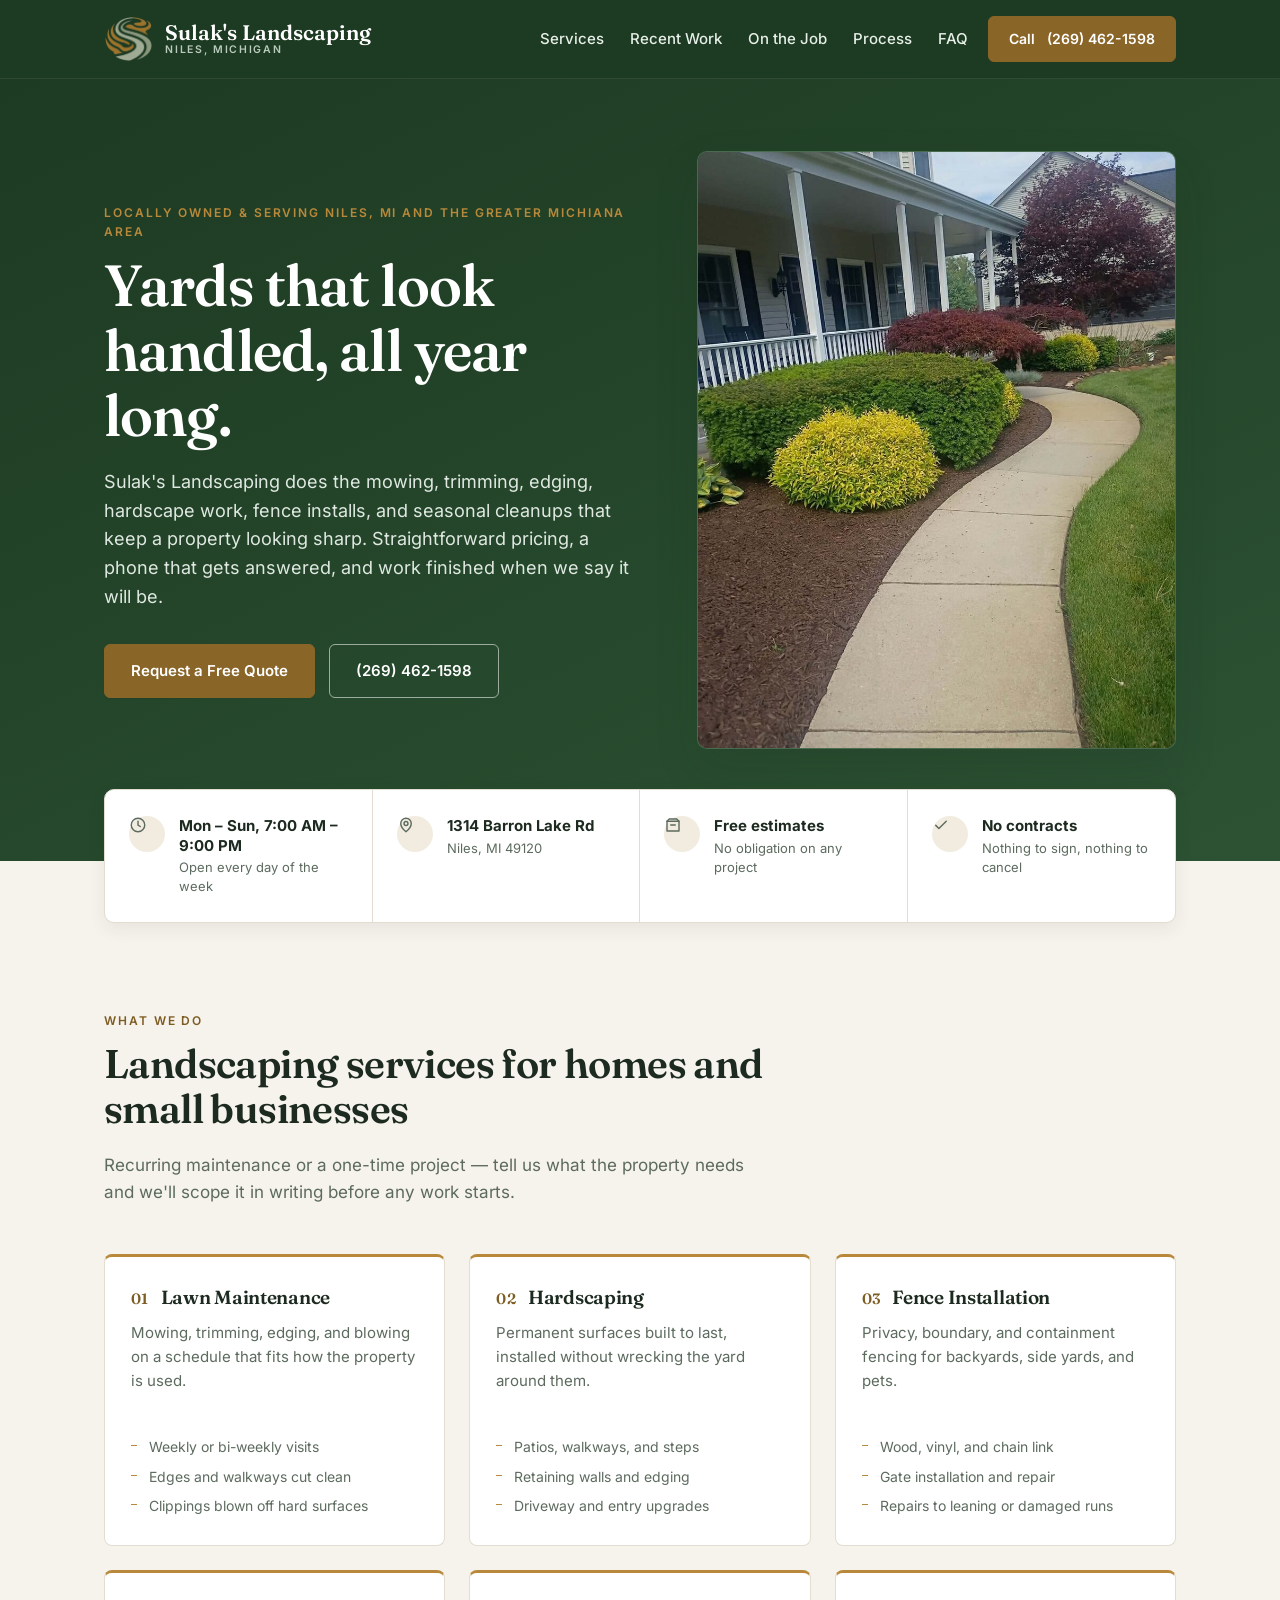
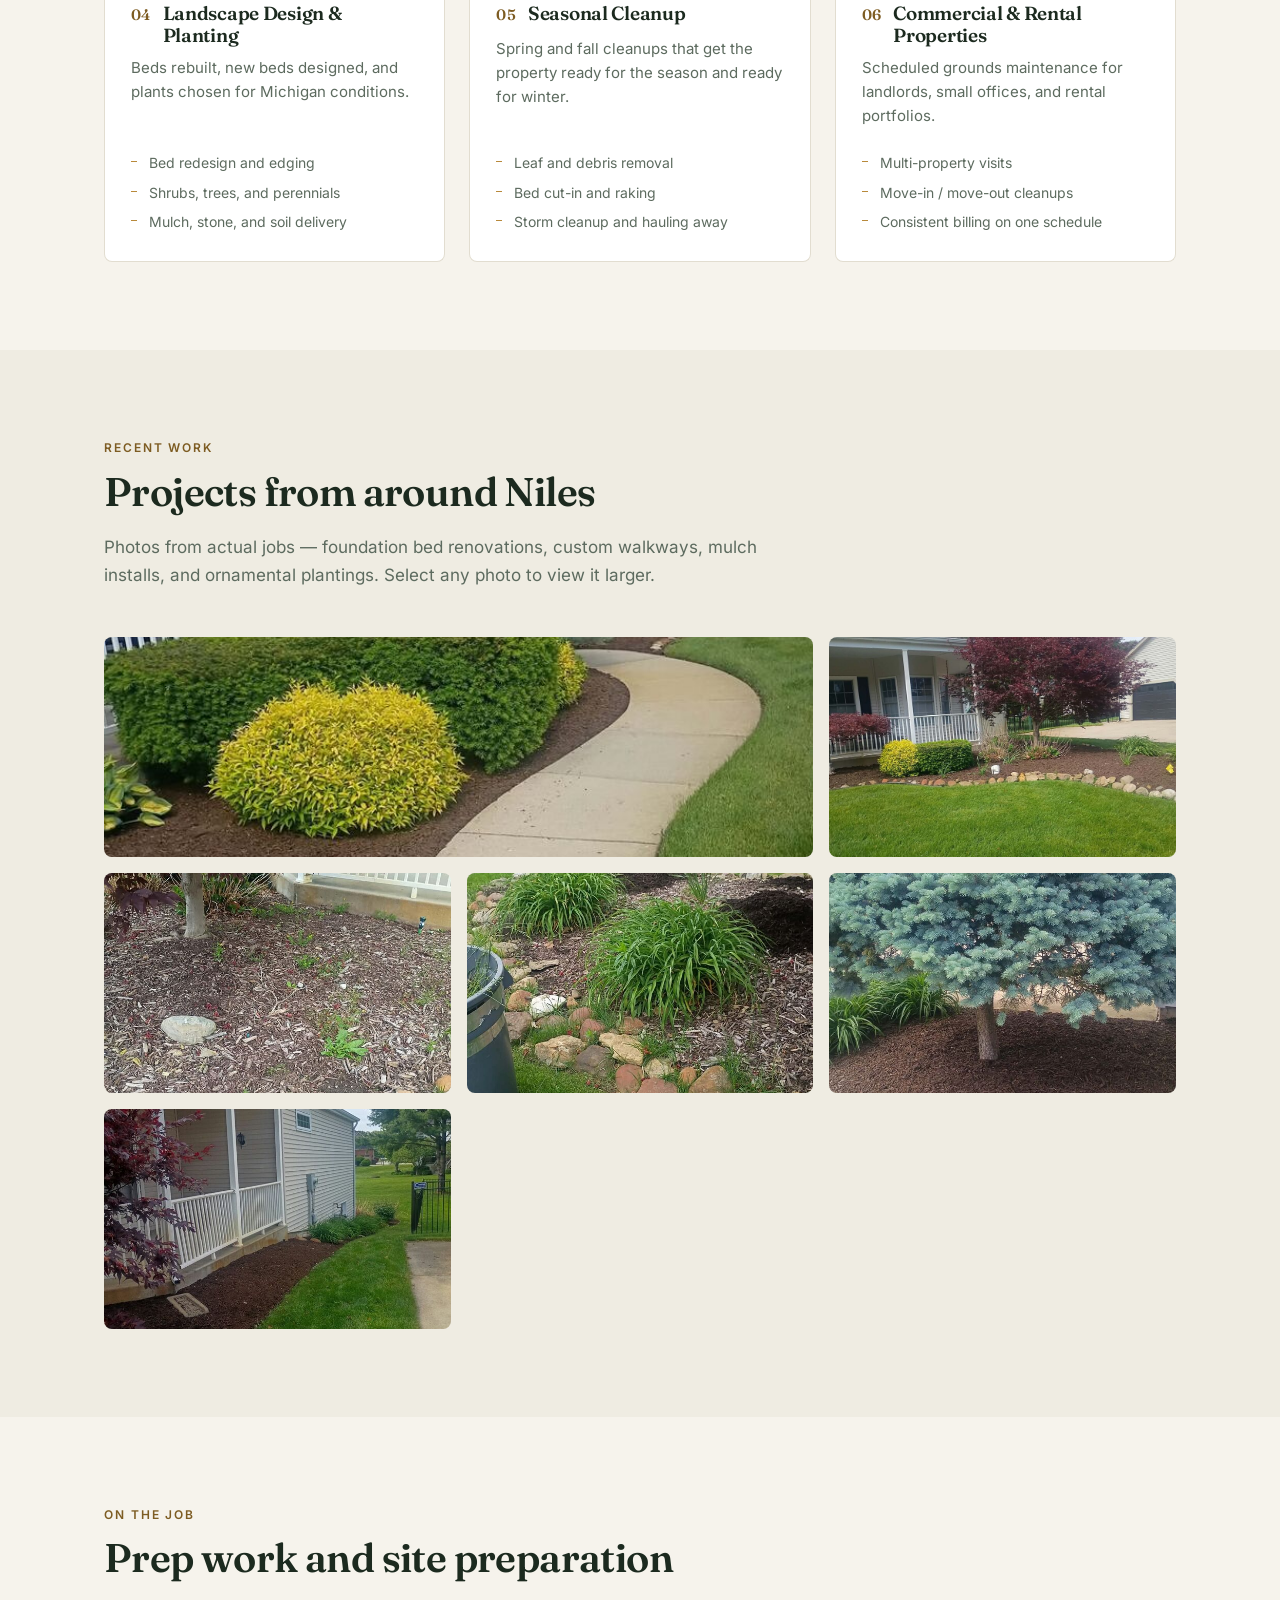
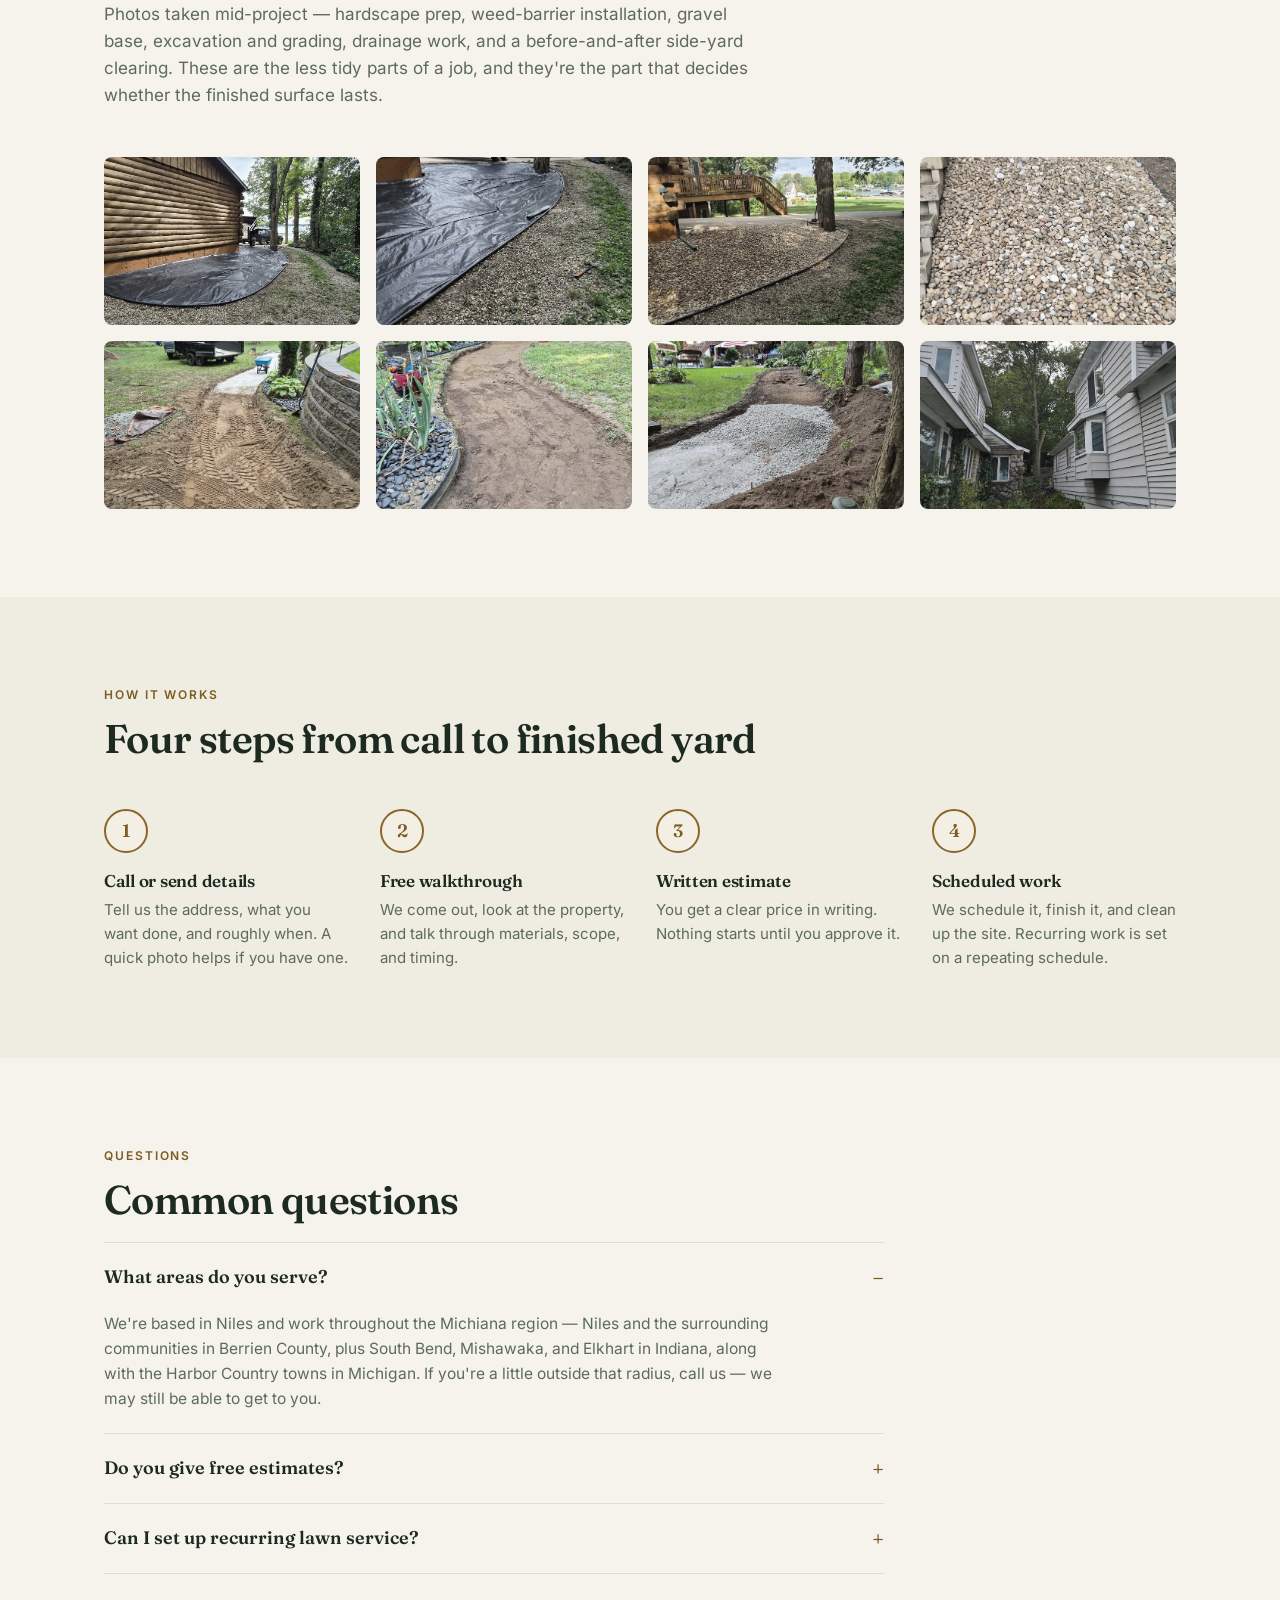
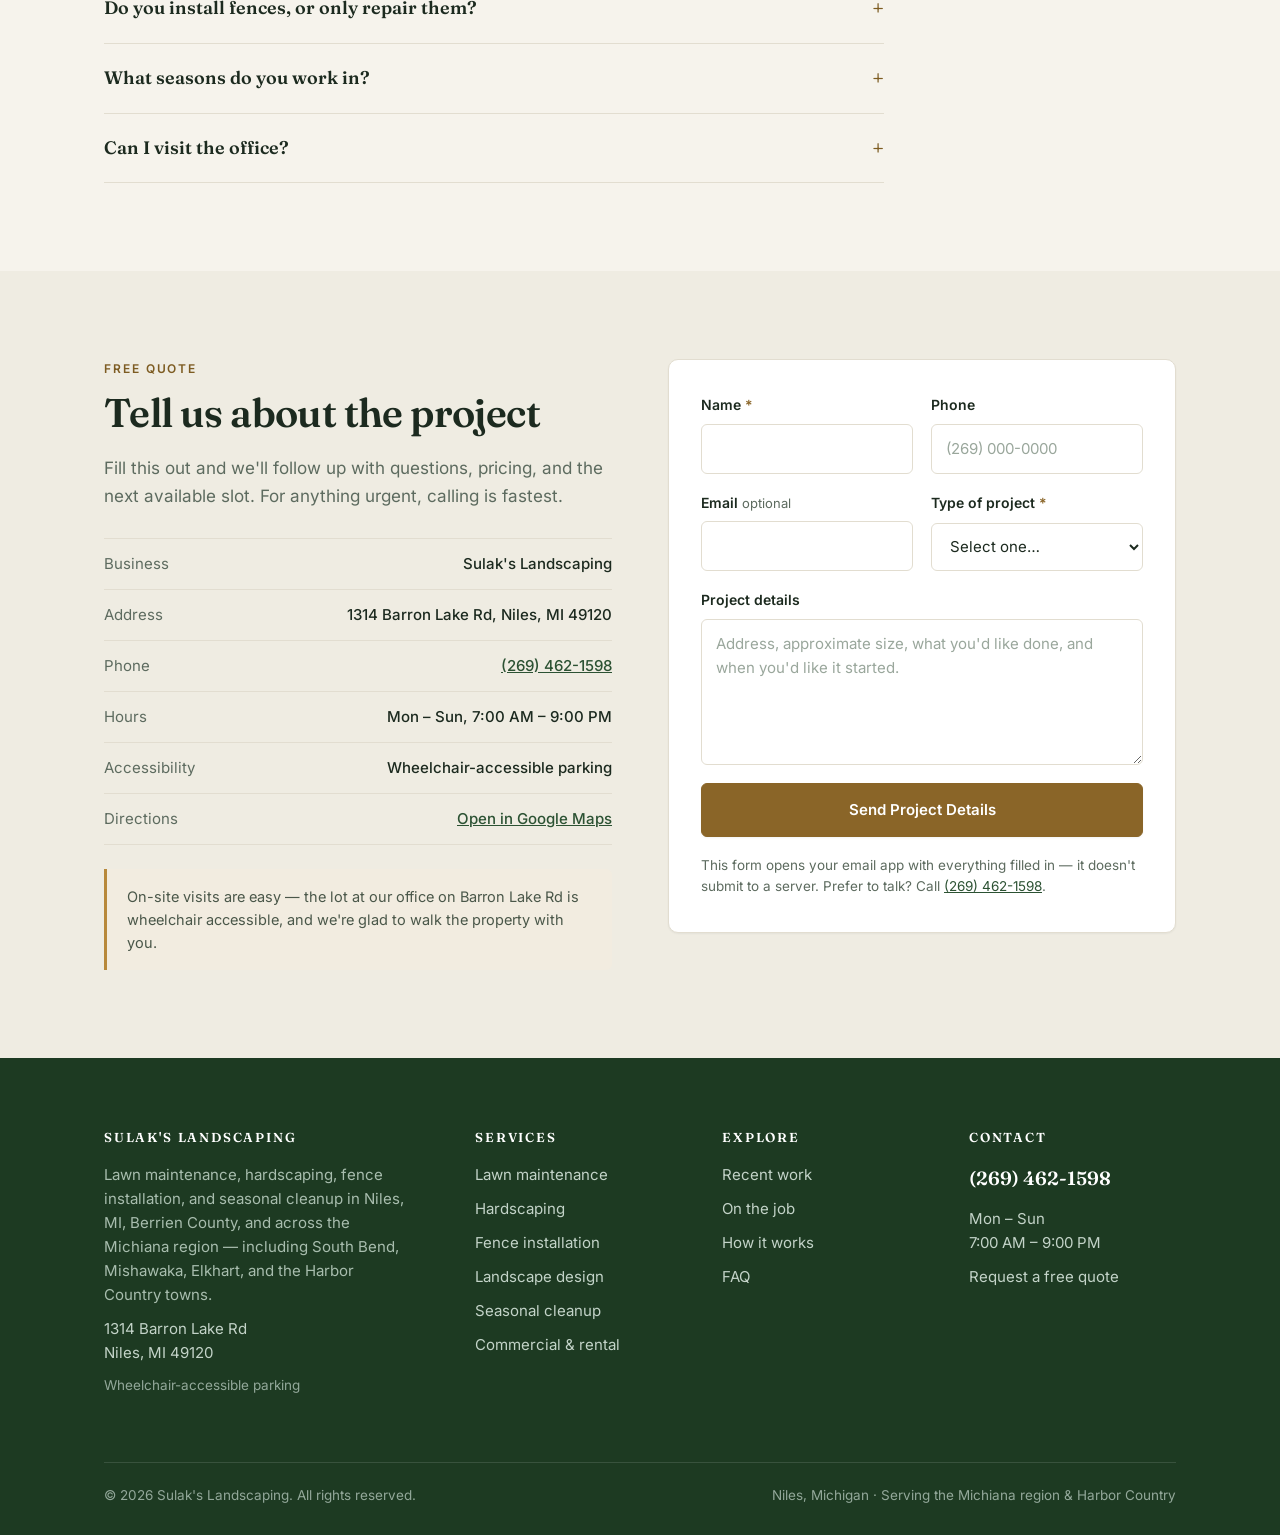
==== commit 26fdb378: "Remove photo captions and expand service area to the Michiana region Photos in the Recent Work and O" ====
--- a/index.html
+++ b/index.html
@@ -4,13 +4,13 @@
 <meta charset="utf-8">
 <meta name="viewport" content="width=device-width, initial-scale=1">
 <title>Sulak's Landscaping | Lawn Care &amp; Hardscaping in Niles, MI</title>
-<meta name="description" content="Sulak's Landscaping serves Niles, MI and the surrounding area with lawn maintenance, hardscaping, fence installation, and seasonal yard cleanup. Call (269) 462-1598 for a free quote.">
+<meta name="description" content="Sulak's Landscaping serves Niles, MI, the surrounding Berrien County towns, and the greater Michiana area including South Bend, Mishawaka, and Elkhart — with lawn maintenance, hardscaping, fence installation, and seasonal yard cleanup. Call (269) 462-1598 for a free quote.">
 <meta name="theme-color" content="#1d3a22">
 <link rel="canonical" href="https://sulakslandscaping.com/">
 
 <meta property="og:type" content="website">
 <meta property="og:title" content="Sulak's Landscaping | Lawn Care &amp; Hardscaping in Niles, MI">
-<meta property="og:description" content="Lawn maintenance, hardscaping, fence installation, and seasonal cleanup in Niles, MI. Free estimates, open 7 days a week. Call (269) 462-1598.">
+<meta property="og:description" content="Lawn maintenance, hardscaping, fence installation, and seasonal cleanup in Niles, MI, Berrien County, and across the Michiana region. Free estimates, open 7 days a week. Call (269) 462-1598.">
 <meta property="og:image" content="https://sulakslandscaping.com/assets/hero.jpg">
 <meta property="og:url" content="https://sulakslandscaping.com/">
 <meta name="twitter:card" content="summary_large_image">
@@ -50,7 +50,12 @@
   }],
   "areaServed": [
     { "@type": "City", "name": "Niles" },
-    { "@type": "AdministrativeArea", "name": "Berrien County, MI" }
+    { "@type": "AdministrativeArea", "name": "Berrien County, MI" },
+    { "@type": "City", "name": "South Bend" },
+    { "@type": "City", "name": "Mishawaka" },
+    { "@type": "City", "name": "Elkhart" },
+    { "@type": "AdministrativeArea", "name": "Harbor Country, Michigan" },
+    { "@type": "AdministrativeArea", "name": "Michiana region" }
   ],
   "hasOfferCatalog": {
     "@type": "OfferCatalog",
@@ -102,7 +107,7 @@
   <section class="hero">
     <div class="wrap hero-inner">
       <div class="hero-copy">
-        <span class="eyebrow">Locally owned &amp; serving Niles, MI</span>
+        <span class="eyebrow">Locally owned &amp; serving Niles, MI and the greater Michiana area</span>
         <h1>Yards that look handled, all year long.</h1>
         <p class="hero-lede">Sulak's Landscaping does the mowing, trimming, edging, hardscape work, fence installs, and
            seasonal cleanups that keep a property looking sharp. Straightforward pricing, a phone that
@@ -117,7 +122,6 @@
           <img src="assets/hero.jpg" width="900" height="1200" fetchpriority="high" decoding="async"
                alt="A freshly mulched curved front-yard bed with layered evergreens, yellow-green shrubs, a burgundy Japanese maple, and a curved concrete walkway leading to a covered porch.">
         </div>
-        <figcaption>Foundation planting and a curved walkway approach, Niles area</figcaption>
       </figure>
     </div>
   </section>
@@ -265,7 +269,6 @@
             <img src="assets/thumbs/1000019244.jpg" width="675" height="900" loading="lazy" decoding="async"
                  alt="Curved concrete walkway leading to a covered porch, bordered by a dark mulch bed with evergreen shrubs and Japanese maple.">
           </button>
-          <figcaption>Curved walkway &amp; foundation planting</figcaption>
         </figure>
 
         <figure class="shot">
@@ -274,7 +277,6 @@
             <img src="assets/thumbs/1000019241.jpg" width="900" height="675" loading="lazy" decoding="async"
                  alt="Wide view of a curved mulched bed with river-rock edging, layered shrubs, and ornamental grasses beside a lawn.">
           </button>
-          <figcaption>Foundation beds with river-rock edging</figcaption>
         </figure>
 
         <figure class="shot">
@@ -283,7 +285,6 @@
             <img src="assets/thumbs/1000019240.jpg" width="675" height="900" loading="lazy" decoding="async"
                  alt="Close view of a Japanese maple over wood mulch with a river-stone border along the lawn.">
           </button>
-          <figcaption>Mulch install &amp; bed detailing</figcaption>
         </figure>
 
         <figure class="shot">
@@ -292,7 +293,6 @@
             <img src="assets/thumbs/1000019242.jpg" width="675" height="900" loading="lazy" decoding="async"
                  alt="Work in progress: ornamental grasses planted in a curving bed with a stone border and mulch spread around them.">
           </button>
-          <figcaption>Ornamental border installation</figcaption>
         </figure>
 
         <figure class="shot">
@@ -301,7 +301,6 @@
             <img src="assets/thumbs/1000019243.jpg" width="675" height="900" loading="lazy" decoding="async"
                  alt="A mature blue spruce over an even layer of dark mulch beside a concrete walkway.">
           </button>
-          <figcaption>Mulch refresh around a mature spruce</figcaption>
         </figure>
 
         <figure class="shot">
@@ -310,7 +309,6 @@
             <img src="assets/thumbs/1000019239.jpg" width="675" height="900" loading="lazy" decoding="async"
                  alt="Side yard with fresh dark mulch along the house foundation, hostas near the meter, and a mowed lawn.">
           </button>
-          <figcaption>Side-yard cleanup &amp; mulching</figcaption>
         </figure>
       </div>
     </div>
@@ -335,7 +333,6 @@
             <img src="assets/thumbs/1000019247.jpg" width="900" height="675" loading="lazy" decoding="async"
                  alt="Black landscape fabric spread over graded soil beside a lakeside log building, shaped around mature trees.">
           </button>
-          <figcaption>Weed-barrier prep for a stone walkway</figcaption>
         </figure>
 
         <figure class="shot">
@@ -344,7 +341,6 @@
             <img src="assets/thumbs/1000019246.jpg" width="675" height="900" loading="lazy" decoding="async"
                  alt="Black woven fabric fitted around a tree base with a dump trailer of crushed aggregate parked nearby.">
           </button>
-          <figcaption>Fabric cut around a retained tree</figcaption>
         </figure>
 
         <figure class="shot">
@@ -353,7 +349,6 @@
             <img src="assets/thumbs/1000019245.jpg" width="675" height="900" loading="lazy" decoding="async"
                  alt="Pea gravel spread around a lakeside log home with a curved edging line around a mature tree.">
           </button>
-          <figcaption>Gravel surface graded around a shade tree</figcaption>
         </figure>
 
         <figure class="shot">
@@ -362,7 +357,6 @@
             <img src="assets/thumbs/1000019248.jpg" width="675" height="900" loading="lazy" decoding="async"
                  alt="Rounded gravel bed with landscape edging and a green corrugated drainage pipe beside a concrete block retaining wall.">
           </button>
-          <figcaption>Side-yard drainage build</figcaption>
         </figure>
 
         <figure class="shot">
@@ -371,7 +365,6 @@
             <img src="assets/thumbs/1000019251.jpg" width="675" height="900" loading="lazy" decoding="async"
                  alt="Curved path excavated beside a tiered stone retaining wall, with equipment and materials on site.">
           </button>
-          <figcaption>Access path cut beside a retaining wall</figcaption>
         </figure>
 
         <figure class="shot">
@@ -380,7 +373,6 @@
             <img src="assets/thumbs/1000019252.jpg" width="675" height="900" loading="lazy" decoding="async"
                  alt="Graded soil corridor curving between a planted slope and lawn, with wheelbarrows and equipment in the background.">
           </button>
-          <figcaption>Rough grading for a walkway route</figcaption>
         </figure>
 
         <figure class="shot">
@@ -389,7 +381,6 @@
             <img src="assets/thumbs/1000019253.jpg" width="675" height="900" loading="lazy" decoding="async"
                  alt="A crushed stone base laid along an excavated route through a backyard garden beside a raised deck.">
           </button>
-          <figcaption>Crushed-stone walkway base</figcaption>
         </figure>
 
         <figure class="shot">
@@ -398,7 +389,6 @@
             <img src="assets/thumbs/unnamed.jpg" width="675" height="900" loading="lazy" decoding="async"
                  alt="Narrow overgrown side yard between two houses with ivy and brush along the foundation and a mowed grass path through the center.">
           </button>
-          <figcaption>Before: overgrown side-yard clearing</figcaption>
         </figure>
       </div>
     </div>
@@ -446,8 +436,10 @@
 
         <details open>
           <summary>What areas do you serve?</summary>
-          <p>We're based in Niles and work throughout Niles and the surrounding communities in Berrien
-             County. If you're a little outside that radius, call us — we may still be able to get to you.</p>
+          <p>We're based in Niles and work throughout the Michiana region — Niles and the surrounding
+             communities in Berrien County, plus South Bend, Mishawaka, and Elkhart in Indiana, along with
+             the Harbor Country towns in Michigan. If you're a little outside that radius, call us — we may
+             still be able to get to you.</p>
         </details>
 
         <details>
@@ -576,8 +568,7 @@
     <div class="footer-grid">
       <div>
         <h3>Sulak's Landscaping</h3>
-        <p class="footer-brand-line">Lawn maintenance, hardscaping, fence installation, and seasonal cleanup in Niles, MI and
-           the surrounding area.</p>
+        <p class="footer-brand-line">Lawn maintenance, hardscaping, fence installation, and seasonal cleanup in Niles, MI, Berrien County, and across the Michiana region — including South Bend, Mishawaka, Elkhart, and the Harbor Country towns.</p>
         <p>1314 Barron Lake Rd<br>Niles, MI 49120</p>
         <p class="footer-access">Wheelchair-accessible parking</p>
       </div>
@@ -606,7 +597,7 @@
     </div>
     <div class="footer-bottom">
       <span>&copy; <span id="year">2026</span> Sulak's Landscaping. All rights reserved.</span>
-      <span>Niles, Michigan &middot; Serving Berrien County</span>
+      <span>Niles, Michigan &middot; Serving the Michiana region &amp; Harbor Country</span>
     </div>
   </div>
 </footer>
